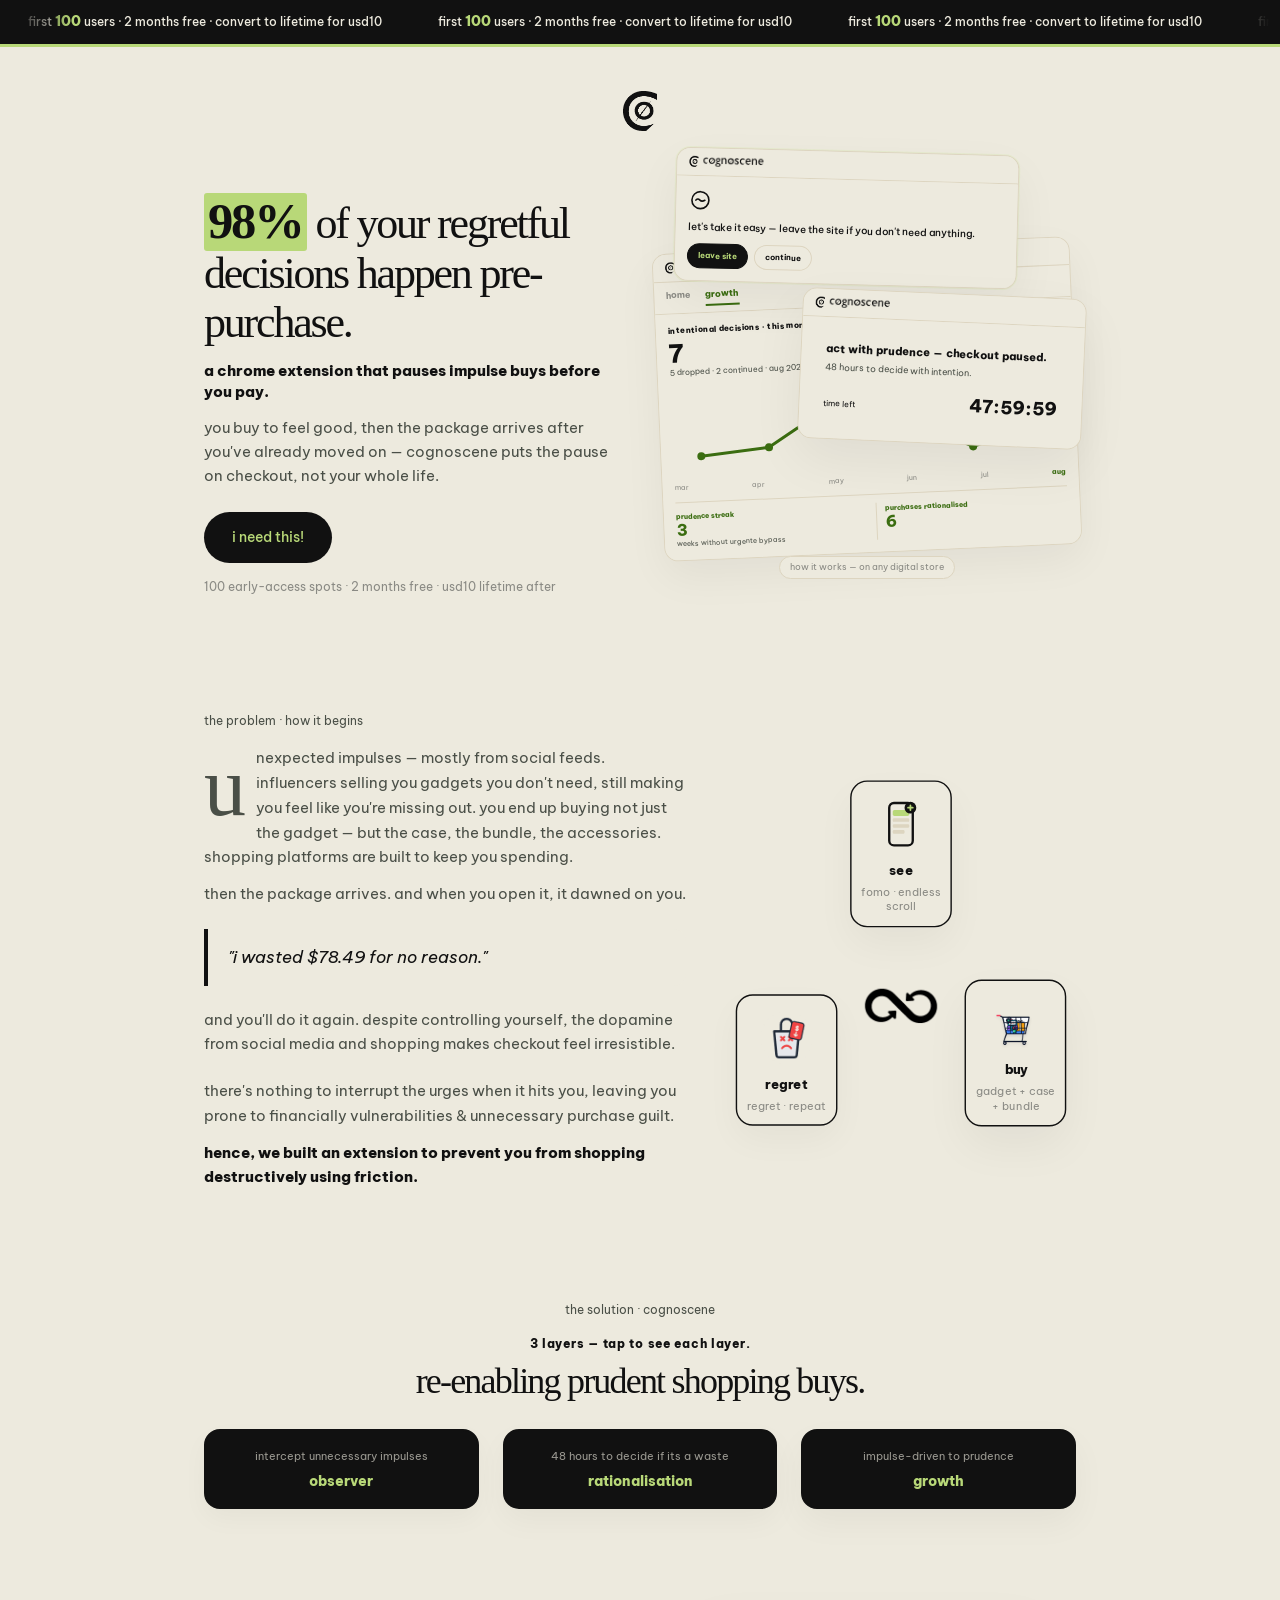
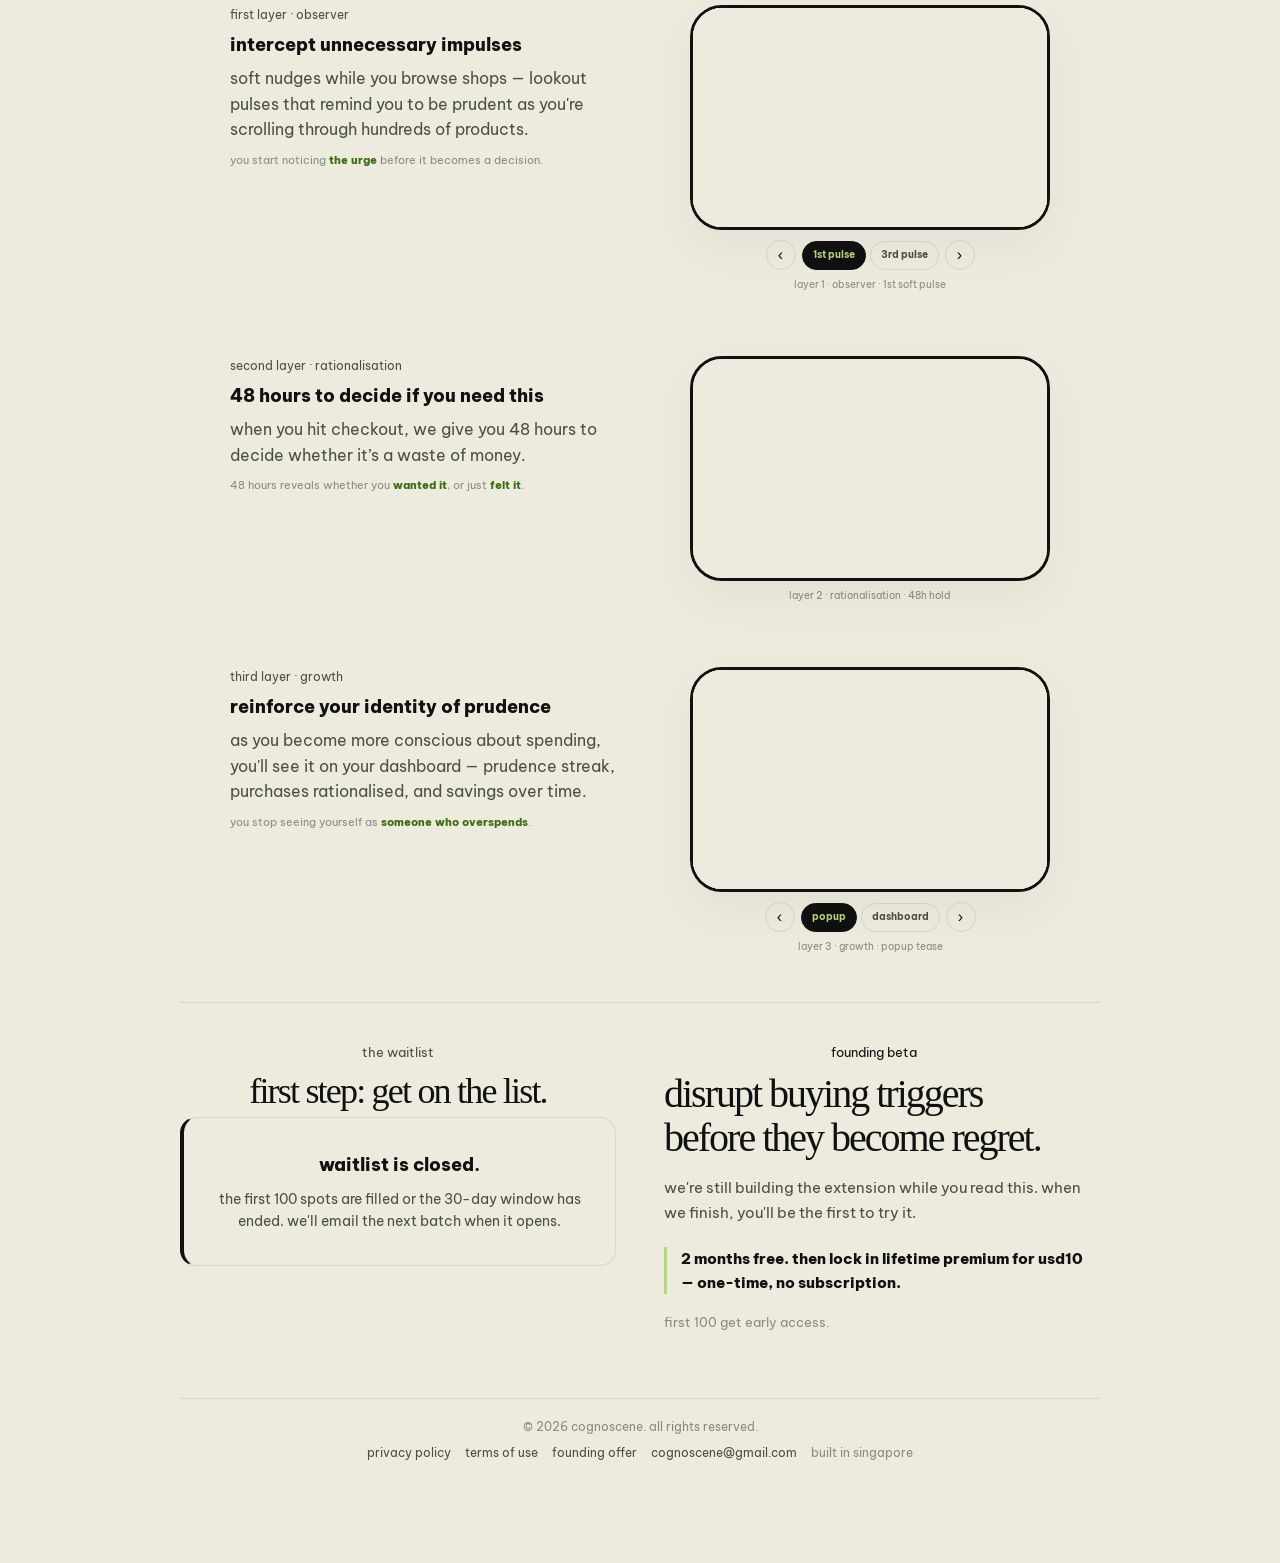
==== index.html @ 10a9cda9 "offer: align public price and founding cap" ====
<!DOCTYPE html>
<html lang="en">
<head>
  <meta charset="UTF-8" />
  <meta name="viewport" content="width=device-width, initial-scale=1" />
  <title>cognoscene · waitlist</title>
  <meta name="description" content="98% of regretful buying happens before you pay. cognoscene — a chrome extension that pauses impulse checkout. join the founding beta waitlist." />
  <link rel="icon" href="assets/cognoscene-mark.png" type="image/png" />
  <link rel="canonical" href="https://gencogno.github.io/cognoscene-waitlist/" />
  <meta property="og:type" content="website" />
  <meta property="og:url" content="https://gencogno.github.io/cognoscene-waitlist/" />
  <meta property="og:title" content="cognoscene · waitlist" />
  <meta property="og:description" content="pause impulse checkout before you pay. first 100 users get early access." />
  <meta property="og:image" content="https://gencogno.github.io/cognoscene-waitlist/assets/og-share.png" />
  <meta name="twitter:card" content="summary_large_image" />
  <meta name="theme-color" content="#111111" />
  <link rel="stylesheet" href="css/layers.css?v=d60691d">
  <script src="js/waitlist-form.js?v=27da922"></script>
  <link rel="preconnect" href="https://fonts.googleapis.com" />
  <link rel="preconnect" href="https://fonts.gstatic.com" crossorigin />
  <link href="https://fonts.googleapis.com/css2?family=Be+Vietnam+Pro:wght@400;500;800&display=swap" rel="stylesheet" />
  <!-- Google tag (gtag.js) -->
  <script async src="https://www.googletagmanager.com/gtag/js?id=G-RJN8BXMBN3"></script>
  <script>
    window.dataLayer = window.dataLayer || [];
    function gtag(){dataLayer.push(arguments);}
    gtag('js', new Date());
    gtag('config', 'G-RJN8BXMBN3');
  </script>
  <style>

    :root {
      --cream: #edeade;
      --cream-2: #ebe4d4;
      --black: #111111;
      --mid: #4a4f47;
      --muted: #8a8a84;
      --line: #ddd5c0;
      --lime: #b8d878;
      --lime-muted: #a8c870;
      --green: #3b6d11;
      --danger: #c45c4a;
      --white: #ffffff;
      --serif: 'Times New Roman', Times, serif;
      --sans: 'Be Vietnam Pro', system-ui, sans-serif;
      --max: 920px;
      --form-max: 520px;
    }

    *, *::before, *::after { box-sizing: border-box; margin: 0; padding: 0; }

    .visually-hidden {
      position: absolute;
      width: 1px;
      height: 1px;
      padding: 0;
      margin: -1px;
      overflow: hidden;
      clip: rect(0, 0, 0, 0);
      white-space: nowrap;
      border: 0;
    }

    html { scroll-behavior: smooth; scroll-padding-top: 64px; }

    body {
      font-family: var(--sans);
      font-size: 15px;
      line-height: 1.65;
      color: var(--black);
      background: var(--cream);
      text-transform: lowercase;
      -webkit-font-smoothing: antialiased;
    }

    .wrap {
      max-width: var(--max);
      margin: 0 auto;
      padding: 0 24px;
    }

    /* top bar — marquee + centered logo */
    .top-bar {
      position: sticky;
      top: 0;
      z-index: 100;
      background: var(--black);
      color: var(--cream);
      padding: 11px 0;
      border-bottom: 3px solid var(--lime);
      overflow: hidden;
    }
    .top-bar-marquee {
      display: flex;
      align-items: center;
      min-height: 22px;
    }
    .top-bar-marquee-track {
      display: flex;
      width: max-content;
      animation: top-bar-marquee 32s linear infinite;
    }
    .top-bar-marquee-set {
      display: flex;
      align-items: center;
      flex-shrink: 0;
    }
    .top-bar-marquee-item {
      display: inline;
      padding: 0 28px;
      font-size: 12px;
      font-weight: 500;
      color: var(--cream);
      white-space: nowrap;
      line-height: 1.4;
    }
    .top-bar-marquee-item strong {
      color: var(--lime);
      font-weight: 800;
      font-size: 14px;
      margin: 0;
    }
    @keyframes top-bar-marquee {
      from { transform: translateX(0); }
      to { transform: translateX(-50%); }
    }
    .top-bar::before,
    .top-bar::after {
      content: '';
      position: absolute;
      top: 0;
      bottom: 0;
      width: min(72px, 12vw);
      z-index: 1;
      pointer-events: none;
    }
    .top-bar::before {
      left: 0;
      background: linear-gradient(to right, var(--black) 15%, transparent);
    }
    .top-bar::after {
      right: 0;
      background: linear-gradient(to left, var(--black) 15%, transparent);
    }
    @media (prefers-reduced-motion: reduce) {
      .top-bar-marquee-track {
        animation: none;
        flex-wrap: wrap;
        width: 100%;
        justify-content: center;
      }
      .top-bar-marquee-set:last-child { display: none; }
    }

    /* hero — brand sits below top bar; copy + visual grid */
    .hero {
      padding-bottom: 48px;
    }
    .hero-brand {
      padding-top: 1cm;
      margin-bottom: 0;
      display: flex;
      justify-content: center;
      align-items: center;
      width: 100%;
      text-align: center;
    }
    .hero-brand-link {
      position: relative;
      display: inline-flex;
      align-items: center;
      justify-content: center;
      margin-inline: auto;
      width: fit-content;
      padding: 6px;
      border: 0;
      background: transparent;
      color: var(--black);
      cursor: pointer;
    }
    .hero-brand-link::after {
      content: '';
      position: absolute;
      inset: 0;
      border: 1.5px solid var(--lime);
      border-radius: 999px;
      opacity: 0;
      pointer-events: none;
    }
    .hero-brand-link.is-pulsing::after {
      animation: hero-mark-pulse 0.72s ease-out;
    }
    @media (hover: hover) {
      .hero-brand-link:hover::after {
        animation: hero-mark-pulse 0.72s ease-out;
      }
    }
    .hero-brand-link:focus-visible {
      outline: 2px solid var(--lime);
      outline-offset: 3px;
      border-radius: 999px;
    }
    .hero-brand-mark {
      display: block;
      flex-shrink: 0;
      height: 40px;
      width: auto;
      object-fit: contain;
    }
    @keyframes hero-mark-pulse {
      0% { transform: scale(0.65); opacity: 0; }
      35% { opacity: 0.95; }
      100% { transform: scale(1.65); opacity: 0; }
    }
    .hero-main {
      padding-top: 1cm;
      display: grid;
      grid-template-columns: 1fr 1fr;
      gap: 36px;
      align-items: center;
    }

    .hero-copy h1 {
      font-family: var(--serif);
      font-size: clamp(1.85rem, 4.5vw, 2.75rem);
      font-weight: 400;
      line-height: 1.12;
      letter-spacing: -0.05em;
      margin-bottom: 12px;
    }

    .stat-highlight {
      font-weight: 900;
      font-size: 1.15em;
      color: var(--black);
      padding: 0 4px 2px;
      border-radius: 3px;
      display: inline;
      background-size: 200% 100%;
      background-image: linear-gradient(90deg, var(--lime) 50%, transparent 50%);
      background-position: 100% 0;
      transition: background-position 1s ease;
    }
    .highlight-swipe {
      background-size: 200% 100%;
      background-image: linear-gradient(90deg, var(--lime) 50%, transparent 50%);
      background-position: 100% 0;
      transition: background-position 1s ease;
    }
    .stat-highlight.is-glow,
    .highlight.is-glow,
    .highlight-swipe.is-glow {
      transition: background-position 1s ease, box-shadow 1s ease, filter 1s ease;
      box-shadow: 0 0 0 rgba(200, 232, 138, 0);
    }
    .swipe-in .stat-highlight.is-glow,
    .stat-highlight.is-glow.swipe-in,
    .swipe-in .highlight.is-glow,
    .highlight.is-glow.swipe-in,
    .highlight-swipe.is-glow.swipe-in {
      box-shadow: 0 0 20px 4px rgba(200, 232, 138, 0.22);
      filter: brightness(1.05);
    }
    .swipe-in .stat-highlight,
    .swipe-in .highlight,
    .swipe-in.highlight-swipe,
    .swipe-in .highlight-swipe {
      background-position: 0% 0;
    }
    .hero-sub {
      font-size: 15px;
      font-weight: 800;
      color: var(--black);
      line-height: 1.4;
      margin-bottom: 14px;
      max-width: 420px;
    }

    .hero-lead {
      font-size: 15px;
      color: var(--mid);
      margin-bottom: 24px;
      max-width: 420px;
      line-height: 1.6;
    }

    .btn-primary {
      display: inline-block;
      background: var(--black);
      color: var(--lime);
      border: none;
      border-radius: 999px;
      padding: 14px 28px;
      font: inherit;
      font-size: 14px;
      font-weight: 500;
      text-decoration: none;
      cursor: pointer;
      transition: transform 0.15s ease, box-shadow 0.15s ease;
    }
    .btn-primary:hover {
      transform: translateY(-1px);
      box-shadow: 0 8px 24px rgba(0, 0, 0, 0.07);
    }

    .hero-meta {
      margin-top: 14px;
      font-size: 12px;
      color: var(--muted);
    }

    .mobile-only { display: none; }

    .hero-cta-row {
      display: flex;
      align-items: center;
      gap: 10px;
    }

    .hero-roadmap-sheet {
      position: fixed;
      inset: 0;
      z-index: 9000;
      display: flex;
      align-items: flex-end;
      justify-content: center;
      background: rgba(17, 17, 17, 0.55);
      opacity: 0;
      visibility: hidden;
      pointer-events: none;
      transition: opacity 0.22s ease, visibility 0.22s ease;
    }
    .hero-roadmap-sheet.is-open {
      opacity: 1;
      visibility: visible;
      pointer-events: auto;
    }
    .hero-sheet-dialog {
      width: calc(100% - 32px);
      max-width: 440px;
      margin-bottom: 24px;
      padding: 20px 18px 18px;
      background: var(--cream);
      border: 1px solid #e8e2d6;
      border-radius: 20px;
      text-align: center;
      transform: translateY(110%);
      transition: transform 0.28s cubic-bezier(0.4, 0, 0.2, 1);
    }
    .hero-roadmap-sheet.is-open .hero-sheet-dialog { transform: translateY(0); }
    .hero-sheet-dialog h3 {
      font-size: 15px;
      font-weight: 800;
      margin-bottom: 8px;
    }
    .hero-sheet-dialog p {
      font-size: 13px;
      color: #666;
      line-height: 1.55;
      margin-bottom: 14px;
    }
    .hero-sheet-dismiss {
      width: 100%;
      border: none;
      border-radius: 999px;
      padding: 13px 16px;
      background: #111;
      color: #B8D878;
      font: inherit;
      font-size: 14px;
      font-weight: 500;
      cursor: pointer;
    }

    .hero-info-btn {
      width: 44px;
      height: 44px;
      border: 1px solid #d8d2c6;
      border-radius: 999px;
      background: var(--cream);
      color: #888;
      font-size: 18px;
      font-weight: 800;
      cursor: pointer;
      flex-shrink: 0;
      line-height: 1;
      font-family: inherit;
    }
    .hero-info-btn[aria-expanded="true"] {
      background: #B8D878;
      border-color: #111;
      color: #111;
    }

    /* showcase video frames — padded, thick rounded border */
    .showcase-video-frame {
      position: relative;
      max-width: 360px;
      margin: 0 auto;
      border: 3px solid var(--black);
      border-radius: 32px;
      box-shadow: 0 18px 48px rgba(0, 0, 0, 0.045);
      transition: transform 0.2s ease, box-shadow 0.2s ease;
      overflow: hidden;
    }
    .showcase-video-frame:focus-within,
    .showcase-video-frame:hover {
      transform: translateY(-2px);
      box-shadow: 0 20px 54px rgba(0, 0, 0, 0.06);
    }
    .showcase-video-hit {
      display: block;
      width: 100%;
      margin: 0;
      padding: 0;
      border: none;
      background: var(--cream);
      cursor: pointer;
      font: inherit;
      color: inherit;
      text-align: inherit;
      text-transform: inherit;
      position: relative;
      border-radius: 20px;
      overflow: hidden;
      line-height: 0;
    }
    .showcase-video-hit:focus-visible {
      outline: 2px solid var(--lime);
      outline-offset: 3px;
    }
    .showcase-video-hint {
      position: absolute;
      inset: 0;
      z-index: 2;
      display: flex;
      align-items: center;
      justify-content: center;
      border-radius: 22px;
      background: rgba(17, 17, 17, 0.52);
      color: var(--lime);
      font-size: 12px;
      font-weight: 800;
      letter-spacing: 0.02em;
      opacity: 0;
      transition: opacity 0.2s ease;
      pointer-events: none;
    }
    .showcase-video-hint::after {
      content: "click to enlarge";
    }
    .showcase-video-frame:hover .showcase-video-hint,
    .showcase-video-frame:focus-within .showcase-video-hint,
    .showcase-video-hit:hover .showcase-video-hint,
    .showcase-video-hit:focus-visible .showcase-video-hint {
      opacity: 1;
    }
    @media (hover: none) {
      .showcase-video-hint {
        opacity: 0.88;
        font-size: 11px;
        background: rgba(17, 17, 17, 0.4);
      }
      .showcase-video-hint::after {
        content: "tap to enlarge";
      }
    }
    .showcase-video-frame--hero {
      max-width: 440px;
      padding: 18px;
      border-radius: 36px;
    }
    .solution-details .showcase-video-frame {
      width: 100%;
      aspect-ratio: 16 / 10;
    }
    .solution-details .showcase-video-hit {
      height: 100%;
    }
    .solution-details .showcase-video-stage {
      position: absolute;
      inset: 0;
      height: 100%;
    }
    .solution-details .showcase-video-hit .showcase-video,
    .solution-details .showcase-video-stage .showcase-video {
      width: 100%;
      height: 100%;
      object-fit: cover;
      object-position: center;
    }
    .showcase-video-hit .showcase-video,
    .showcase-video-stage .showcase-video {
      display: block;
      width: 100%;
      height: auto;
      background: var(--cream);
      vertical-align: middle;
    }
    .showcase-video-stage {
      display: grid;
      grid-template-columns: 1fr;
      background: var(--cream);
    }
    .showcase-video-stage .showcase-video {
      grid-row: 1;
      grid-column: 1;
      width: 100%;
      height: auto;
      vertical-align: middle;
      opacity: 0;
      transform: translateX(14px) scale(0.988);
      transition:
        opacity 0.45s cubic-bezier(0.4, 0, 0.2, 1),
        transform 0.45s cubic-bezier(0.4, 0, 0.2, 1);
      pointer-events: none;
      will-change: opacity, transform;
    }
    .showcase-video-stage .showcase-video.is-active {
      opacity: 1;
      transform: translateX(0) scale(1);
      pointer-events: auto;
      z-index: 1;
    }
    .showcase-video-stage .showcase-video.is-exiting {
      opacity: 0;
      transform: translateX(-14px) scale(0.988);
      z-index: 0;
    }
    .showcase-video-stage .showcase-video.slide-from-left {
      transform: translateX(-14px) scale(0.988);
    }
    .showcase-video-stage .showcase-video.slide-from-right {
      transform: translateX(14px) scale(0.988);
    }
    @media (prefers-reduced-motion: reduce) {
      .showcase-video-stage .showcase-video {
        transition: opacity 0.15s ease;
        transform: none;
      }
      .showcase-video-stage .showcase-video.is-exiting,
      .showcase-video-stage .showcase-video.slide-from-left,
      .showcase-video-stage .showcase-video.slide-from-right {
        transform: none;
      }
      #videoLightboxPlayer {
        transition: opacity 0.15s ease !important;
      }
    }
    .showcase-video-tag {
      display: block;
      margin-top: 12px;
      font-size: 10px;
      color: var(--muted);
      text-align: center;
      line-height: 1.4;
    }

    .showcase-video-slider {
      width: 360px;
      max-width: 100%;
      margin: 0 auto;
    }
    .showcase-video-slider .showcase-video-frame {
      margin: 0;
    }
    .showcase-video-slider:hover .showcase-video-frame,
    .showcase-video-slider:focus-within .showcase-video-frame {
      transform: translateY(-2px);
      box-shadow: 0 20px 54px rgba(0, 0, 0, 0.06);
    }
    .showcase-video-slider-nav {
      display: flex;
      align-items: center;
      justify-content: center;
      gap: 6px;
      margin-top: 10px;
      flex-wrap: wrap;
    }
    .slider-arrow {
      width: 30px;
      height: 30px;
      border-radius: 999px;
      border: 1px solid var(--line);
      background: var(--cream);
      color: var(--black);
      font-size: 16px;
      line-height: 1;
      cursor: pointer;
      flex-shrink: 0;
      padding: 0;
    }
    .slider-arrow:hover {
      border-color: var(--black);
      background: var(--cream);
    }
    .slider-arrow:focus-visible {
      outline: 2px solid var(--lime);
      outline-offset: 2px;
    }
    .slider-pills {
      display: flex;
      gap: 4px;
      flex-wrap: wrap;
      justify-content: center;
    }
    .slider-pill {
      border: 1px solid var(--line);
      background: var(--cream);
      color: var(--mid);
      border-radius: 999px;
      padding: 5px 10px;
      font: inherit;
      font-size: 10px;
      font-weight: 700;
      cursor: pointer;
      text-transform: lowercase;
    }
    .slider-pill.is-active {
      background: var(--black);
      color: var(--lime);
      border-color: var(--black);
    }
    .slider-pill:focus-visible {
      outline: 2px solid var(--lime);
      outline-offset: 2px;
    }
    .showcase-video-slider .slider-caption {
      margin-top: 8px;
    }

    /* video lightbox */
    .video-lightbox {
      position: fixed;
      inset: 0;
      z-index: 500;
      display: flex;
      align-items: center;
      justify-content: center;
      padding: 24px 16px;
      opacity: 0;
      visibility: hidden;
      transition: opacity 0.22s ease, visibility 0.22s ease;
    }
    .video-lightbox.is-open {
      opacity: 1;
      visibility: visible;
    }
    .video-lightbox-backdrop {
      position: absolute;
      inset: 0;
      background: rgba(17, 17, 17, 0.72);
      border: none;
      cursor: pointer;
    }
    .video-lightbox-dialog {
      position: relative;
      z-index: 1;
      width: min(920px, calc((100vh - 152px) * 1.6), 100%);
      overflow: visible;
    }
    .video-lightbox-close {
      position: absolute;
      top: 28px;
      right: 28px;
      z-index: 3;
      width: 36px;
      height: 36px;
      border: none;
      border-radius: 999px;
      background: var(--black);
      color: var(--lime);
      font-size: 20px;
      line-height: 1;
      cursor: pointer;
    }
    .video-lightbox-close:hover {
      background: #2a2a28;
    }
    .video-lightbox-title {
      margin: 0 0 12px;
      font-size: 13px;
      font-weight: 800;
      color: var(--cream);
      text-align: center;
    }
    .video-lightbox-frame {
      position: relative;
      aspect-ratio: 16 / 10;
      padding: 0;
      background: var(--cream);
      border: 3px solid var(--black);
      border-radius: 32px;
      box-shadow: 0 18px 48px rgba(0, 0, 0, 0.045);
      overflow: hidden;
    }
    .video-lightbox-frame video {
      display: block;
      width: 100%;
      height: 100%;
      background: var(--cream);
      object-fit: cover;
      object-position: center;
      transition: opacity 0.45s cubic-bezier(0.4, 0, 0.2, 1);
    }
    #videoLightboxPlayer.is-fading {
      opacity: 0;
    }
    .video-lightbox-nav {
      display: flex;
      align-items: center;
      justify-content: center;
      gap: 8px;
      margin-top: 14px;
      flex-wrap: wrap;
    }
    .video-lightbox-nav[hidden] {
      display: none !important;
    }
    .video-lightbox-nav .slider-arrow {
      background: rgba(245, 240, 232, 0.12);
      border-color: rgba(245, 240, 232, 0.28);
      color: var(--cream);
    }
    .video-lightbox-nav .slider-arrow:hover {
      background: rgba(245, 240, 232, 0.2);
      border-color: var(--cream);
    }
    .video-lightbox-nav .slider-pill {
      background: rgba(245, 240, 232, 0.08);
      border-color: rgba(245, 240, 232, 0.22);
      color: var(--cream);
    }
    .video-lightbox-nav .slider-pill.is-active {
      background: var(--lime);
      color: var(--black);
      border-color: var(--lime);
    }
    body.video-lightbox-open {
      overflow: hidden;
    }

    /* hero visual — overlapping UI mockups */
    .hero-visual {
      position: relative;
      min-height: 440px;
      background: transparent;
      border: none;
      box-shadow: none;
    }
    .hero-screenshot-stack {
      position: relative;
      top: -24px;
      width: 100%;
      max-width: 480px;
      margin: 0 auto;
      min-height: 420px;
      overflow: visible;
    }
    .hero-shot {
      position: absolute;
      border-radius: 14px;
      overflow: hidden;
      border: 1px solid var(--line);
      box-shadow: none;
      background: var(--cream);
      transform-origin: center center;
      cursor: pointer;
      transition: left 0.35s ease, top 0.35s ease, transform 0.35s ease;
    }
    .hero-shot.is-active {
      left: 50%;
      top: 50%;
      right: auto;
      bottom: auto;
      transform: translate(-50%, -50%);
      z-index: 10;
      box-shadow: none !important;
    }
    /* scale hierarchy: growth dashboard (largest) → soft (medium) → hold (smallest) */
    .hero-shot--growth {
      left: 0;
      top: 22.6%;
      bottom: auto;
      width: 100%;
      z-index: 1;
      transform: rotate(-2.5deg);
      box-shadow: 0 16px 42px rgba(0, 0, 0, 0.05);
    }
    .hero-shot--soft {
      left: 4%;
      top: 0;
      width: 82%;
      z-index: 2;
      transform: rotate(1.5deg);
      box-shadow: 0 18px 46px rgba(0, 0, 0, 0.05), 0 0 0 1px rgba(200, 232, 138, 0.18);
    }
    .hero-shot--hold {
      left: 34%;
      top: 34%;
      width: 68%;
      z-index: 3;
      transform: rotate(2.5deg);
      box-shadow: 0 20px 52px rgba(0, 0, 0, 0.06);
    }
    .hero-mock-head {
      background: var(--cream);
      padding: 8px 12px;
      display: flex;
      justify-content: space-between;
      align-items: center;
      font-size: 9px;
      border-bottom: 1px solid var(--line);
      gap: 8px;
    }
    .hero-mock-head span:first-child {
      font-weight: 800;
      color: var(--black);
    }
    .hero-mock-wordmark {
      height: 9px;
      width: auto;
      max-width: 76px;
      display: block;
      object-fit: contain;
      object-position: left center;
    }
    .hero-mock-brand {
      display: inline-flex;
      align-items: center;
      gap: 5px;
      min-width: 0;
    }
    .hero-mock-mark {
      height: 11px;
      width: auto;
      object-fit: contain;
      flex-shrink: 0;
      display: block;
    }
    .hero-mock-head--brand {
      justify-content: flex-start;
    }
    .hero-dashboard-tabs {
      display: flex;
      gap: 14px;
      padding: 6px 12px;
      border-bottom: 1px solid var(--line);
      font-size: 9px;
      font-weight: 700;
    }
    .hero-dashboard-tabs span { color: var(--muted); }
    .hero-dashboard-tabs span.is-active {
      color: var(--green);
      font-weight: 800;
      border-bottom: 2px solid var(--green);
      padding-bottom: 2px;
    }
    .hero-mock-body {
      padding: 12px;
      background: var(--cream);
    }
    .hero-mock-body--dashboard { padding: 10px 12px 12px; }
    .hero-dashboard-heading {
      display: flex;
      align-items: flex-start;
      justify-content: space-between;
      gap: 8px;
    }
    .hero-dashboard-heading .lbl {
      font-size: 8px;
      font-weight: 800;
      letter-spacing: 0.05em;
      color: var(--black);
    }
    .hero-dashboard-link {
      color: var(--green);
      font-size: 7px;
      font-weight: 700;
      white-space: nowrap;
    }
    .hero-dashboard-stat { margin: 4px 0 6px; }
    .hero-dashboard-stat .num {
      font-size: 25px;
      font-weight: 800;
      color: var(--black);
      line-height: 1;
    }
    .hero-dashboard-stat .sub {
      font-size: 8px;
      color: var(--mid);
    }
    .hero-growth-chart {
      display: block;
      width: 100%;
      height: 92px;
      margin: 2px 0 5px;
    }
    .hero-growth-chart .line {
      fill: none;
      stroke: var(--green);
      stroke-width: 3;
      stroke-linecap: round;
      stroke-linejoin: round;
    }
    .hero-growth-chart circle { fill: var(--green); }
    .hero-growth-chart .last {
      fill: var(--lime);
      stroke: var(--green);
      stroke-width: 2;
    }
    .hero-growth-months {
      display: flex;
      justify-content: space-between;
      color: var(--muted);
      font-size: 7px;
    }
    .hero-growth-months span:last-child { color: var(--green); font-weight: 800; }
    .hero-dashboard-footer {
      display: grid;
      grid-template-columns: 1fr 1fr;
      gap: 8px;
      margin-top: 8px;
      padding-top: 8px;
      border-top: 1px solid var(--line);
    }
    .hero-dashboard-footer > div + div {
      padding-left: 8px;
      border-left: 1px solid var(--line);
    }
    .hero-dashboard-footer .lbl {
      font-size: 7px;
      color: var(--green);
      font-weight: 800;
    }
    .hero-dashboard-footer .metric {
      font-size: 16px;
      color: var(--green);
      font-weight: 800;
      line-height: 1.1;
    }
    .hero-dashboard-footer .sub {
      font-size: 7px;
      color: var(--mid);
      line-height: 1.2;
    }
    .hero-mock-body--checkout h3 {
      font-size: 13px;
      font-weight: 800;
      margin-bottom: 4px;
    }
    .hero-mock-body--checkout p {
      font-size: 10px;
      color: var(--mid);
      margin-bottom: 10px;
    }
    .hero-mock-body--soft {
      display: flex;
      flex-direction: column;
      gap: 8px;
    }
    .hero-mock-logo {
      width: 24px;
      height: 24px;
      object-fit: contain;
      flex-shrink: 0;
    }
    .hero-shot .mock-browser-bar { padding: 8px 12px; }
    .hero-shot .mock-page { min-height: 120px; padding: 16px; }
    .hero-shot--hold .mock-hold,
    .hero-shot--soft .mock-soft {
      position: relative;
      top: auto;
      right: auto;
      width: 100%;
      max-width: none;
      margin: 0;
      box-shadow: none;
      border: none;
      border-radius: 0;
      background: transparent;
    }
    .mock-soft-mark {
      width: 22px;
      height: 22px;
      border-radius: 50%;
      border: 2px solid var(--black);
      display: flex;
      align-items: center;
      justify-content: center;
      font-weight: 800;
      font-size: 10px;
      flex-shrink: 0;
    }
    .mock-soft-copy {
      font-size: 10px;
      font-weight: 500;
      line-height: 1.45;
      color: var(--black);
    }
    .mock-soft-actions {
      display: flex;
      flex-direction: row;
      flex-wrap: wrap;
      gap: 6px;
    }
    .mock-soft-btn {
      border-radius: 999px;
      padding: 5px 10px;
      font-size: 8px;
      font-weight: 700;
      text-align: center;
      border: 1px solid var(--line);
      background: var(--cream);
      color: var(--black);
      flex: 0 1 auto;
    }
    .mock-soft-btn--primary {
      background: var(--black);
      color: var(--lime);
      border-color: var(--black);
    }
    .hero-shot-tag {
      position: absolute;
      bottom: -8px;
      left: 50%;
      transform: translateX(-50%);
      z-index: 4;
      font-size: 9px;
      color: var(--muted);
      background: var(--cream);
      border: 1px solid var(--line);
      padding: 3px 10px;
      border-radius: 999px;
      white-space: nowrap;
    }
    .mock-browser-bar {
      background: var(--cream);
      padding: 10px 14px;
      display: flex;
      align-items: center;
      gap: 10px;
      border-bottom: 1px solid var(--line);
      font-size: 11px;
      color: var(--mid);
    }
    .mock-dots {
      display: flex;
      gap: 5px;
    }
    .mock-dots span {
      width: 8px;
      height: 8px;
      border-radius: 50%;
      background: var(--muted);
    }
    .mock-url {
      flex: 1;
      background: var(--cream);
      border: 1px solid var(--line);
      border-radius: 999px;
      padding: 5px 12px;
      font-size: 10px;
      color: var(--muted);
      white-space: nowrap;
      overflow: hidden;
      text-overflow: ellipsis;
    }
    .mock-page {
      position: relative;
      min-height: 280px;
      background: linear-gradient(180deg, var(--cream) 0%, var(--cream-2) 100%);
      padding: 28px 24px;
    }
    .mock-page-dim {
      position: absolute;
      inset: 0;
      background: rgba(45, 45, 42, 0.34);
    }
    .mock-checkout-faint {
      position: relative;
      z-index: 1;
      opacity: 0.45;
    }
    .mock-checkout-faint h3 {
      font-size: 18px;
      font-weight: 800;
      margin-bottom: 6px;
    }
    .mock-checkout-faint p {
      font-size: 12px;
      color: var(--mid);
      margin-bottom: 16px;
    }
    .mock-pay-btn {
      background: var(--black);
      color: var(--lime);
      border: none;
      border-radius: 10px;
      padding: 10px 20px;
      font: inherit;
      font-size: 12px;
      font-weight: 700;
    }
    .mock-hold {
      position: absolute;
      top: 20px;
      right: 16px;
      width: min(240px, 88%);
      z-index: 2;
      background: var(--cream);
      border: 1px solid var(--line);
      border-radius: 12px;
      overflow: hidden;
      box-shadow: 0 18px 46px rgba(0, 0, 0, 0.08);
    }
    .mock-hold-head {
      background: var(--cream);
      padding: 8px 12px;
      display: flex;
      justify-content: space-between;
      align-items: center;
      font-size: 10px;
      border-bottom: 1px solid var(--line);
    }
    .mock-badge {
      font-size: 8px;
      border: 1px solid var(--line);
      padding: 2px 6px;
      border-radius: 999px;
    }
    .mock-hold-body { padding: 12px; }
    .mock-hold-body .title {
      font-size: 11px;
      font-weight: 800;
      margin-bottom: 4px;
      line-height: 1.35;
    }
    .mock-hold-body .sub {
      font-size: 9px;
      color: var(--mid);
      margin-bottom: 10px;
    }
    .mock-timer-row {
      display: flex;
      justify-content: space-between;
      align-items: baseline;
    }
    .mock-timer-label { font-size: 8px; color: var(--black); }
    .mock-timer {
      font-size: 18px;
      font-weight: 800;
      color: var(--black);
      font-variant-numeric: tabular-nums;
      letter-spacing: 0.02em;
    }
    @media (prefers-reduced-motion: reduce) {
      .mock-timer { transition: none; }
    }
    .mock-sample-tag {
      position: absolute;
      bottom: 8px;
      left: 12px;
      z-index: 3;
      font-size: 9px;
      color: rgba(255, 255, 255, 0.7);
      background: rgba(0, 0, 0, 0.5);
      padding: 3px 8px;
      border-radius: 4px;
    }

    .mock-hold--inline {
      position: relative;
      top: auto;
      right: auto;
      width: 100%;
      max-width: 280px;
      margin: 0 auto;
      box-shadow: 0 18px 48px rgba(0, 0, 0, 0.06);
    }

    /* problem */
    .problem-band {
      padding: 20px 0 44px;
    }
    .problem-band-header {
      text-align: center;
      max-width: 620px;
      margin: 0 auto 28px;
    }

    .problem-band .section-eyebrow {
      text-align: left;
      margin-bottom: 16px;
    }
    .problem-dropcap-letter {
      float: left;
      margin: 0.04em 0.12em 0 0;
      font-family: var(--serif);
      font-size: 5.6em;
      font-weight: 400;
      line-height: 0.88;
      text-transform: lowercase;
    }
    .problem-band-header h2 {
      font-family: var(--serif);
      font-size: clamp(1.35rem, 3.2vw, 1.75rem);
      font-weight: 400;
      letter-spacing: -0.04em;
      line-height: 1.15;
      margin-bottom: 16px;
    }
    .problem-band-header .lead-in {
      font-size: 15px;
      line-height: 1.65;
      color: var(--mid);
      margin: 0;
    }
    .problem-band-body {
      display: grid;
      grid-template-columns: minmax(0, 1fr) 350px;
      gap: 36px 40px;
      align-items: start;
      max-width: var(--max);
      margin: 0 auto;
    }
    .problem-copy {
      text-align: left;
    }
    .problem-beat {
      margin-bottom: 22px;
    }
    .problem-beat-label {
      font-size: 12px;
      font-weight: 800;
      color: var(--black);
      letter-spacing: 0.04em;
      margin-bottom: 8px;
    }
    .problem-beat p {
      font-size: 15px;
      line-height: 1.65;
      color: var(--mid);
      margin-bottom: 12px;
    }
    .problem-beat p:last-child {
      margin-bottom: 0;
    }
    .problem-band strong { font-weight: 800; color: var(--black); }
    .problem-band .quote-line {
      font-size: 17px;
      font-style: italic;
      color: var(--black);
      margin: 8px 0 22px;
      padding: 16px 20px;
      background: var(--cream);
      border-left: 4px solid var(--black);
      border-radius: 0 12px 12px 0;
      line-height: 1.45;
    }
    .problem-band .pivot-line {
      font-size: 17px;
      font-weight: 800;
      color: var(--black);
      margin-top: 18px;
    }
    .problem-loop-visual {
      position: static;
      display: flex;
      justify-content: center;
      align-items: flex-start;
      align-self: center;
      margin: 0;
    }
    .lc-circle-stage {
      --loop-scale: 1.4125;
      position: relative;
      box-sizing: border-box;
      width: calc(248px * var(--loop-scale));
      padding-top: calc(45px * var(--loop-scale));
      margin: 0 auto;
      flex-shrink: 0;
    }
    .lc-circle-inner {
      position: relative;
      width: 248px;
      height: 268px;
      transform: scale(var(--loop-scale));
      transform-origin: top center;
      margin: 0 auto;
      overflow: visible;
    }
    .lc-circle-svg {
      position: absolute;
      inset: 0;
      width: 100%;
      height: 100%;
      overflow: visible;
      pointer-events: none;
      z-index: 2;
    }
    .lc-circle-card {
      position: absolute;
      width: 72px;
      transform: translate(-50%, -100%);
      z-index: 3;
    }
    .problem-loop-visual .loop-icon-card {
      border: none;
      border-radius: 12px;
      background: var(--cream);
      border: 1px solid var(--black);
      padding: 10px 6px 8px;
      text-align: center;
      width: 100%;
      box-shadow: none;
    }
    .lc-circle-card--see .loop-icon-card {
      box-shadow: 0 12px 28px rgba(17, 17, 17, 0.045);
    }
    .lc-circle-card--buy .loop-icon-card {
      box-shadow: 0 14px 32px rgba(17, 17, 17, 0.05);
    }
    .lc-circle-card--regret .loop-icon-card {
      box-shadow: 0 10px 24px rgba(17, 17, 17, 0.04);
    }
    .problem-loop-visual .loop-icon-card svg.loop-card-icon,
    .problem-loop-visual .loop-icon-card img {
      width: 40px;
      height: 40px;
      margin: 0 auto 6px;
      display: block;
      object-fit: contain;
      flex-shrink: 0;
    }
    .problem-loop-visual .loop-icon-card-name {
      display: block;
      font-size: 9px;
      font-weight: 800;
      color: var(--black);
      margin-bottom: 2px;
    }
    .problem-loop-visual .loop-icon-card-sub {
      display: block;
      font-size: 8px;
      color: var(--muted);
      line-height: 1.3;
    }
    .lc-circle-card--see { left: 124px; top: 48px; }
    .lc-circle-card--buy { left: 205.3px; top: 189px; }
    .lc-circle-card--regret { left: 42.7px; top: 189px; }
    .lc-hub-img-wrap {
      position: absolute;
      left: 124px;
      top: 104.2px;
      transform: translate(-50%, -50%);
      z-index: 4;
      pointer-events: none;
    }
    .lc-hub-img {
      width: 54px;
      height: 54px;
      object-fit: contain;
      display: block;
      filter: brightness(0) saturate(100%);
    }
    .lc-canva-loop {
      display: flex;
      justify-content: center;
      align-items: center;
      margin: 16px auto 0;
    }
    .lc-canva-loop-img {
      max-width: 280px;
      width: 100%;
      height: auto;
      border-radius: 12px;
    }
    .lc-loop-kicker {
      position: absolute;
      left: 124px;
      top: 135px;
      transform: translateX(-50%);
      font-size: 5.625px;
      font-weight: 800;
      letter-spacing: 0.04em;
      color: #ff2a2a;
      white-space: nowrap;
      z-index: 4;
      pointer-events: none;
    }

    /* solution bridge — cream page, wix copy, b/w layer cards */
    .solution-bridge {
      text-align: center;
      padding: 44px 0 48px;
      padding-left: 0;
    }
    .solution-bridge-eyebrow {
      text-align: center;
      margin-bottom: 10px;
    }
    .solution-bridge-h2 {
      text-align: center;
      margin-bottom: 24px;
    }
    .solution-bridge-sub {
      text-align: center !important;
    }
    .solution-bridge .section-eyebrow {
      margin-bottom: 14px;
    }
    .solution-bridge h2 {
      font-family: var(--serif);
      font-size: clamp(1.35rem, 3.2vw, 2rem);
      font-weight: 400;
      letter-spacing: -0.04em;
      line-height: 1.12;
      margin: 0 auto 16px;
      max-width: 720px;
      color: var(--black);
    }
    .solution-bridge-sub {
      font-family: var(--serif);
      font-size: clamp(1.65rem, 4vw, 2.25rem);
      font-weight: 400;
      letter-spacing: -0.05em;
      line-height: 1.1;
      color: var(--black);
      margin: 0 auto 28px;
      max-width: 720px;
      text-align: center;
    }
    .layers-index-label {
      font-size: 12px;
      font-weight: 800;
      letter-spacing: 0.06em;
      text-transform: lowercase;
      color: var(--black);
      margin-bottom: 16px;
    }
    a.layer-index-item {
      text-decoration: none;
      cursor: pointer;
      display: block;
      padding: 24px 28px;
      border-radius: 16px;
      background-color: var(--black);
      border: 2px solid var(--black);
      box-shadow: 0 12px 30px rgba(17, 17, 17, 0.04);
      position: relative;
      z-index: 1;
      transition: background-color 0.35s ease, border-color 0.35s ease;
      -webkit-tap-highlight-color: transparent;
    }
    a.layer-index-item:nth-child(1) { box-shadow: 0 10px 26px rgba(17, 17, 17, 0.035); }
    a.layer-index-item:nth-child(2) { box-shadow: 0 12px 30px rgba(17, 17, 17, 0.04); }
    a.layer-index-item:nth-child(3) { box-shadow: 0 14px 34px rgba(17, 17, 17, 0.045); }
    a.layer-index-item .layer-action,
    a.layer-index-item .layer-name {
      display: block;
      transform: scale(1);
      transition: color 0.35s ease, transform 0.35s ease;
    }
    a.layer-index-item .layer-action { color: var(--cream); }
    a.layer-index-item .layer-name { color: var(--lime); }
    @media (min-width: 761px) {
      .solution-bridge {
        padding-left: 24px;
        padding-right: 24px;
      }
      .solution-bridge .layers-index {
        width: calc(100% + 0.16px);
        max-width: none;
        margin-left: 0;
        margin-right: -0.16px;
        gap: 24px;
      }
      a.layer-index-item {
        padding: 18px 20px;
      }
    }
    @media (hover: hover) and (min-width: 761px) {
      a.layer-index-item:hover {
        z-index: 2;
      }
      a.layer-index-item:hover .layer-action,
      a.layer-index-item:hover .layer-name {
        transform: scale(1.25);
      }
    }
    @media (hover: none) {
      a.layer-index-item:active {
        background-color: var(--black);
        border-color: var(--lime);
        transition: none;
        z-index: 2;
      }
      a.layer-index-item:active .layer-action {
        color: var(--cream);
        transition: none;
      }
      a.layer-index-item:active .layer-name {
        color: var(--lime);
        transition: none;
      }
    }
      /* how it works / 3 layers */
    .solution-details {
      background: var(--cream);
      margin: 0 -24px;
      padding: 48px 24px;
    }
    .solution-details .wrap { padding: 0; }

    .section-eyebrow {
      font-size: 12px;
      color: var(--mid);
      margin-bottom: 12px;
      text-align: center;
    }

    .solution-details .section-eyebrow {
      text-align: left;
    }

    .solution-details h2 {
      font-family: var(--serif);
      font-size: clamp(1.4rem, 3vw, 1.85rem);
      font-weight: 400;
      text-align: left;
      margin-bottom: 12px;
      letter-spacing: -0.05em;
    }

    .how-intro {
      text-align: left;
      font-size: 14px;
      color: var(--mid);
      max-width: 520px;
      margin: 0 0 36px;
      line-height: 1.55;
    }

    .steps {
      display: flex;
      flex-direction: column;
      gap: 64px;
      max-width: 820px;
      margin: 0 auto;
    }

    .step-row {
      display: grid;
      grid-template-columns: 1fr 1fr;
      gap: 32px;
      align-items: start;
    }
    @media (min-width: 761px) {
      .step-row,
      .step-row.reverse {
        grid-template-areas: "copy video";
      }
      .step-copy-block,
      .step-row.reverse .step-copy-block {
        grid-area: copy;
        justify-self: start;
        text-align: left;
      }
      .showcase-video-slider,
      .step-row.reverse .showcase-video-slider {
        grid-area: video;
        justify-self: end;
        margin: 0;
      }
    }

    .step-label {
      font-size: 12px;
      color: var(--mid);
      margin-bottom: 8px;
    }
    .step-title {
      font-size: 1.15rem;
      font-weight: 800;
      margin-bottom: 10px;
      line-height: 1.25;
    }
    .step-copy {
      font-size: 16px;
      color: var(--mid);
      line-height: 1.6;
    }
    .step-tier-note {
      margin-top: 10px;
      font-size: 11px;
      color: var(--muted);
      line-height: 1.45;
    }
    .step-tier-note strong { color: var(--green); font-weight: 800; }

    .how-footnote {
      text-align: left;
      margin-top: 32px;
      font-size: 12px;
      color: var(--muted);
    }

    /* founding */
    .founding-band {
      padding: 40px 0 16px;
      text-align: center;
    }
    .founding-card {
      display: block;
      max-width: 520px;
      margin: 0 auto;
      background: var(--cream);
      border: 1px solid var(--black);
      border-left: 4px solid var(--lime);
      border-radius: 16px;
      padding: 24px 28px;
      box-shadow: 0 14px 36px rgba(0, 0, 0, 0.03);
      text-decoration: none;
      color: inherit;
    }
    .founding-card:focus-visible {
      outline: 2px solid var(--black);
      outline-offset: 3px;
    }
    .founding-card h3 {
      font-size: 15px;
      font-weight: 800;
      margin-bottom: 10px;
      color: var(--black);
    }
    .founding-card p {
      font-size: 14px;
      color: var(--mid);
      line-height: 1.6;
    }
    .founding-card .highlight {
      font-weight: 800;
      font-size: 1.12em;
      color: var(--black);
      padding: 0 3px 1px;
      border-radius: 2px;
    }
    .fc-swipe {
      background-size: 200% 100%;
      background-image: linear-gradient(90deg, var(--lime) 50%, transparent 50%);
      background-position: 100% 0;
      transition: background-position 1s ease;
    }
    .fc-swipe.is-revealed {
      background-position: 0% 0;
    }
    .founding-card-note {
      margin-top: 12px;
      font-size: 13px;
      color: var(--muted);
    }
    .founding-card-cta {
      display: inline-block;
      margin-top: 14px;
      font-size: 13px;
      font-weight: 700;
      color: var(--green);
    }
    .founding-card-terms {
      margin-top: 10px;
      font-size: 12px;
      color: var(--muted);
    }
    .founding-card-terms a {
      color: var(--mid);
      text-decoration: underline;
      text-underline-offset: 2px;
    }
    .founding-card-terms a:hover { color: var(--black); }

    /* form */
    .form-band {
      position: relative;
      background: var(--cream);
      margin: 0 -24px;
      padding: 40px 24px 56px;
    }
    .form-band::before {
      content: '';
      position: absolute;
      top: 0;
      left: 50%;
      width: min(var(--max), calc(100% - 48px));
      height: 1px;
      background: var(--line);
      transform: translateX(-50%);
    }
    .form-conversion {
      max-width: var(--max);
      margin: 0 auto;
      display: grid;
      gap: 28px;
      align-items: start;
    }
    .form-offer {
      max-width: 420px;
      text-align: left;
    }
    .form-offer-eyebrow {
      margin-bottom: 8px;
      font-size: 13px;
      color: inherit;
    }
    .form-offer-eyebrow-mobile,
    .form-offer-status-mobile {
      display: none;
    }
    .form-offer h2 {
      max-width: 390px;
      margin-bottom: 16px;
      font-family: var(--serif);
      font-size: clamp(1.8rem, 4vw, 2.5rem);
      font-weight: 400;
      line-height: 1.1;
      letter-spacing: -0.05em;
    }
    .form-offer-build {
      margin-bottom: 22px;
      color: var(--mid);
      font-size: 15px;
      line-height: 1.65;
    }
    .form-offer-benefit {
      margin: 0 0 18px;
      padding-left: 14px;
      border-left: 3px solid var(--lime);
      color: var(--black);
      font-size: 15px;
      font-weight: 800;
      line-height: 1.55;
    }
    .form-offer-status {
      color: var(--muted);
      font-size: 13px;
    }
    .form-inner {
      max-width: var(--form-max);
      margin: 0 auto;
      text-align: center;
      width: 100%;
    }
    .form-pricing-guardrail {
      margin: 16px 0 0;
      color: var(--mid);
      font-size: 12px;
      line-height: 1.55;
    }
    .form-pricing-terms {
      margin-top: 8px;
      font-size: 12px;
    }
    .form-pricing-terms a {
      color: var(--mid);
      text-decoration: underline;
      text-underline-offset: 2px;
    }
    .form-pricing-terms a:hover { color: var(--black); }
    @media (min-width: 761px) {
      .form-conversion {
        grid-template-columns: minmax(0, 1fr) minmax(0, 1fr);
        grid-template-areas: "form offer";
        gap: 48px;
      }
      .form-offer {
        grid-area: offer;
        align-self: start;
        min-height: 300px;
      }
      .form-inner {
        grid-area: form;
      }
    }
    .form-inner .section-eyebrow {
      font-size: 13px;
      margin-bottom: 8px;
    }
    .form-inner h2 {
      font-family: var(--serif);
      font-size: clamp(1.65rem, 4vw, 2.25rem);
      font-weight: 400;
      margin-bottom: 6px;
      letter-spacing: -0.05em;
      line-height: 1.1;
    }
    .form-sub {
      font-size: 16px;
      color: var(--mid);
      margin-bottom: 12px;
      line-height: 1.45;
    }

    .field {
      width: 100%;
      border: 1px solid var(--line);
      border-radius: 999px;
      padding: 15px 20px;
      font: inherit;
      font-size: 15px;
      margin-bottom: 12px;
      background: var(--cream);
      border-color: var(--black);
      color: var(--black);
      text-align: left;
    }
    .field::placeholder { color: var(--muted); }
    .field:focus {
      outline: 2px solid var(--lime);
      outline-offset: 2px;
      border-color: var(--black);
    }

    .field-row {
      display: flex;
      gap: 12px;
      margin-bottom: 12px;
    }
    .radio-pill {
      flex: 1;
      position: relative;
      display: flex;
      align-items: center;
      justify-content: center;
      border: 1px solid var(--line);
      border-radius: 999px;
      padding: 13px 16px;
      font-size: 14px;
      cursor: pointer;
      background: var(--cream);
      border-color: var(--black);
      transition: border-color 0.15s, background 0.15s, font-weight 0.15s;
    }
    .radio-pill input {
      position: absolute;
      width: 1px;
      height: 1px;
      padding: 0;
      margin: -1px;
      overflow: hidden;
      clip: rect(0, 0, 0, 0);
      white-space: nowrap;
      border: 0;
    }
    .radio-pill:has(input:checked) {
      border-color: var(--black);
      background: var(--cream);
      font-weight: 500;
    }
    .radio-pill:has(input:focus-visible) {
      outline: 2px solid var(--lime);
      outline-offset: 2px;
    }

    .form-check {
      display: flex;
      align-items: flex-start;
      gap: 10px;
      text-align: left;
      font-size: 14px;
      line-height: 1.5;
      margin: 8px 0;
    }
    .form-check:first-of-type {
      margin-top: 14px;
    }
    .form-check:last-of-type {
      margin-bottom: 0.25cm;
    }
    .form-check input {
      width: 18px;
      height: 18px;
      margin-top: 2px;
      accent-color: var(--black);
      flex-shrink: 0;
    }
    .form-check a {
      color: var(--black);
      text-decoration: underline;
    }

    .btn-submit {
      width: 100%;
      margin-top: 0.35cm;
      background: var(--black);
      color: var(--lime-muted);
      border: none;
      border-radius: 999px;
      padding: 17px 20px;
      font: inherit;
      font-size: 16px;
      font-weight: 500;
      cursor: pointer;
      transition: transform 0.15s ease;
    }
    .btn-submit:hover { transform: translateY(-1px); }
    .btn-submit:disabled {
      opacity: 0.65;
      cursor: wait;
      transform: none;
    }

    .form-error {
      display: none;
      margin-bottom: 16px;
      padding: 12px 16px;
      border-radius: 12px;
      background: #fef2f2;
      border: 1px solid #fecaca;
      color: #991b1b;
      font-size: 13px;
      text-align: left;
    }
    .form-error.is-visible { display: block; }

    .form-trust {
      margin-top: 12px;
      font-size: 13px;
      color: var(--muted);
      text-align: center;
      line-height: 1.5;
    }
    .form-social-proof {
      margin-top: 8px;
      font-size: 13px;
      font-weight: 500;
      color: var(--mid);
      text-align: center;
      line-height: 1.5;
    }

    .waitlist-gate-status {
      margin-bottom: 16px;
      font-size: 13px;
      color: var(--muted);
      text-align: center;
      min-height: 20px;
      line-height: 1.5;
    }
    .waitlist-gate-status strong {
      color: var(--black);
      font-weight: 800;
    }

    .waitlist-closed {
      display: none;
      padding: 32px 28px;
      background: var(--cream);
      border: 1px solid var(--line);
      border-left: 4px solid var(--black);
      border-radius: 16px;
      text-align: center;
    }
    .waitlist-closed.is-visible { display: block; }
    .waitlist-closed h3 {
      font-size: 18px;
      font-weight: 800;
      margin-bottom: 8px;
    }
    .waitlist-closed p {
      font-size: 14px;
      color: var(--mid);
      line-height: 1.6;
    }

    /* footer */
    .site-footer {
      padding: 18px 24px 24px;
      text-align: center;
      font-size: 12px;
      color: var(--muted);
      border-top: 1px solid var(--line);
    }
    .site-footer a {
      color: var(--mid);
      text-decoration: none;
    }
    .site-footer a:hover { text-decoration: underline; }
    .footer-links {
      display: flex;
      flex-wrap: wrap;
      justify-content: center;
      gap: 6px 14px;
      margin-top: 6px;
    }

    /* form states demo */
    .form-success {
      display: none;
      padding: 32px 28px;
      background: var(--cream);
      border: 1px solid var(--line);
      border-left: 4px solid var(--lime);
      border-radius: 16px;
      box-shadow: 0 14px 36px rgba(0, 0, 0, 0.03);
      text-align: center;
    }
    .form-success.is-visible { display: block; }
    .form-success h3 {
      font-size: 18px;
      font-weight: 800;
      margin-bottom: 8px;
    }
    .form-success p { font-size: 14px; color: var(--mid); }

    .form-panel.is-hidden { display: none; }

    /* post-signup micro-survey modal */
    .psm {
      display: none;
      position: fixed;
      inset: 0;
      z-index: 200;
      align-items: center;
      justify-content: center;
      padding: 24px;
    }
    .psm.is-open { display: flex; }
    .psm-backdrop {
      position: absolute;
      inset: 0;
      background: rgba(0, 0, 0, 0.4);
    }
    .psm-card {
      position: relative;
      width: 100%;
      max-width: 440px;
      background: var(--cream);
      border: 1px solid var(--black);
      border-radius: 16px;
      padding: 32px 28px;
      box-shadow: 0 24px 64px rgba(0, 0, 0, 0.08);
      animation: psmIn 0.2s ease;
    }
    @keyframes psmIn {
      from { opacity: 0; transform: scale(0.96); }
      to { opacity: 1; transform: scale(1); }
    }
    .psm-close {
      position: absolute;
      top: 14px;
      right: 14px;
      width: 28px;
      height: 28px;
      border: none;
      background: transparent;
      color: var(--black);
      font-size: 20px;
      line-height: 1;
      cursor: pointer;
    }
    .psm-step { display: none; }
    .psm-step.is-active { display: block; }
    .psm-icon {
      width: 40px;
      height: 40px;
      margin: 0 auto 16px;
      color: var(--lime);
    }
    .psm-step h3 {
      font-size: 18px;
      font-weight: 800;
      margin-bottom: 8px;
      text-align: center;
    }
    .psm-step[data-step="intro"] p,
    .psm-step[data-step="done"] p {
      font-size: 14px;
      color: var(--mid);
      text-align: center;
      margin-bottom: 20px;
    }
    .psm-dots {
      display: flex;
      justify-content: center;
      gap: 6px;
      margin-bottom: 18px;
    }
    .psm-dots span {
      width: 6px;
      height: 6px;
      border-radius: 50%;
      background: var(--line);
    }
    .psm-dots span.is-active { background: var(--lime); }
    .psm-question {
      font-size: 16px;
      font-weight: 700;
      text-align: center;
      margin-bottom: 18px;
    }
    .psm-select {
      width: 100%;
      padding: 12px 14px;
      border: 1px solid var(--black);
      border-radius: 10px;
      background: var(--white);
      font-size: 14px;
      margin-bottom: 20px;
      color: var(--black);
    }
    .psm-chips {
      display: flex;
      flex-wrap: wrap;
      gap: 8px;
      justify-content: center;
      margin-bottom: 12px;
    }
    .psm-chip {
      padding: 8px 14px;
      border: 1px solid var(--black);
      border-radius: 999px;
      background: transparent;
      color: var(--black);
      font-size: 13px;
      cursor: pointer;
      transition: background-color 0.15s ease, color 0.15s ease;
    }
    .psm-chip.is-selected {
      background: var(--black);
      color: var(--lime);
      border-color: var(--black);
    }
    .psm-other-input {
      width: 100%;
      padding: 10px 14px;
      border: 1px solid var(--black);
      border-radius: 10px;
      background: var(--white);
      font-size: 14px;
      margin-bottom: 8px;
      color: var(--black);
    }
    .psm-actions {
      display: flex;
      align-items: center;
      justify-content: space-between;
      margin-top: 20px;
    }
    .psm-skip {
      border: none;
      background: transparent;
      color: var(--mid);
      font-size: 13px;
      cursor: pointer;
      text-decoration: underline;
    }
    .psm-btn-primary {
      padding: 10px 22px;
      border: none;
      border-radius: 999px;
      background: var(--black);
      color: var(--lime);
      font-size: 14px;
      font-weight: 700;
      cursor: pointer;
    }
    .psm-btn-primary.is-full {
      display: block;
      width: 100%;
    }
    @media (max-width: 760px) {
      .psm {
        align-items: flex-end;
        padding: 0;
      }
      .psm-card {
        max-width: 100%;
        border-radius: 20px 20px 0 0;
        border-bottom: none;
        animation: psmSlideUp 0.22s ease;
        padding: 28px 22px 32px;
      }
      @keyframes psmSlideUp {
        from { opacity: 0; transform: translateY(24px); }
        to { opacity: 1; transform: translateY(0); }
      }
    }

    /* sticky mobile cta */
    .mobile-cta-bar {
      display: none;
      position: fixed;
      left: 0;
      right: 0;
      bottom: 0;
      z-index: 200;
      padding: 12px 16px calc(12px + env(safe-area-inset-bottom, 0px));
      background: rgba(245, 240, 232, 0.96);
      border-top: 1px solid var(--line);
      backdrop-filter: blur(8px);
    }
    .mobile-cta-bar a {
      display: block;
      width: 100%;
      text-align: center;
      background: var(--black);
      color: var(--lime);
      border-radius: 999px;
      padding: 14px 20px;
      font-size: 14px;
      font-weight: 500;
      text-decoration: none;
    }
    body.has-mobile-cta { padding-bottom: 76px; }

    @media (max-width: 760px) {
      body.has-mobile-cta {
        padding-left: 0.5cm;
        padding-right: 0.5cm;
        padding-bottom: calc(80px + 1cm + env(safe-area-inset-bottom, 0px));
        overflow-x: clip;
      }
      main { padding-top: 0.5cm; }
      .top-bar {
        margin-left: -0.5cm;
        margin-right: -0.5cm;
        width: calc(100% + 1cm);
      }
      .wrap { padding: 0; }
      .hero-main {
        grid-template-columns: 1fr;
        gap: 20px;
        padding-top: 0.75cm;
      }
      .hero-brand {
        padding-top: 0;
        margin-bottom: 0.5cm;
        justify-content: flex-start;
        text-align: left;
      }
      .hero-brand-link { margin-inline: 0; }
      .hero-brand-mark { height: 27px; }
      .hero-info-btn { display: inline-flex; align-items: center; justify-content: center; }
      .mobile-h1 { display: block; }
      .mobile-sub { display: block; }
      #hero-heading { display: none; }
      #hero-sub-desktop { display: none; }
      .hero-lead { display: none; }
      .hero-copy { text-align: left; }
      .hero-copy h1 { font-size: 2.3rem; }
      .hero-sub { margin-left: 0; margin-right: 0; font-size: 19px; }
      .mobile-sub { font-weight: 400; }
      .mobile-sub strong { font-weight: 800; }
      .hero-lead { margin-left: 0; margin-right: 0; font-size: 18px; }
      .hero-meta { font-size: 15px; }
      .hero { padding-bottom: 0; }
      .hero-visual {
        order: 1;
        min-height: 360px;
        margin: 0;
      }
      .hero-screenshot-stack {
        position: relative;
        min-height: 260px !important;
        max-width: 100%;
        margin: calc(140px - 2.5cm) 0 0;
      }
      .hero-shot--growth { display: none; }
      .hero-shot--soft { position: absolute; left: 0; top: 0; width: 84%; transform: none; }
      .hero-shot--hold { position: absolute; left: 32%; right: auto; top: 28%; width: 68%; transform: none; box-shadow: 0 20px 52px rgba(0, 0, 0, 0.06); }
      .hero-shot-tag { bottom: -20px; }
      .problem-band { padding: 12px 0 28px; }
      .problem-band-header h2 { font-size: 1.3rem; }
      .problem-band-header .lead-in { font-size: 14px; }
      .problem-band-body {
        grid-template-columns: 1fr;
        gap: 24px;
      }
      .problem-copy { display: contents; }
      .problem-copy > .section-eyebrow {
        order: 1;
        margin-bottom: 0;
      }
      .problem-copy > .problem-beat:first-of-type {
        order: 2;
        margin-bottom: 0;
      }
      .problem-copy > .quote-line {
        order: 3;
        margin: 0;
      }
      .problem-beat--cycle-pre { order: 4; }
      .problem-loop-visual {
        position: static;
        order: 5;
        margin: 0.5cm auto 0;
      }
      .problem-beat--cycle-post { order: 6; }
      .problem-loop-visual .lc-circle-stage {
        --loop-scale: 1.117;
      }
      .solution-bridge {
        display: flex;
        flex-direction: column;
        text-align: center;
      }
      .solution-bridge .section-eyebrow {
        order: 1;
        margin-bottom: 8px;
      }
      .solution-bridge .solution-bridge-mobile-title {
        display: block;
        order: 2;
        max-width: none;
        margin: 0 auto 12px !important;
        font-family: var(--serif);
        font-size: clamp(1.55rem, 6.6vw, 1.75rem) !important;
        font-weight: 400;
        letter-spacing: -0.05em;
        line-height: 1.1;
      }
      .solution-bridge .solution-bridge-mobile-title::before,
      .solution-bridge .solution-bridge-mobile-title::after {
        content: none;
      }
      .solution-bridge .layers-index-label {
        display: block;
        order: 3;
        margin: 0 0 24px !important;
      }
      .solution-bridge .layers-index {
        order: 4;
        gap: 16px;
      }
      .solution-bridge-sub {
        display: none;
      }
      .form-pricing-guardrail {
        text-align: left;
      }
      .form-pricing-terms,
      .form-offer-status {
        text-align: center;
      }
      .form-offer h2,
      .form-offer-build {
        margin-left: auto;
        margin-right: auto;
        text-align: center;
      }
      .form-offer-eyebrow-desktop,
      .form-offer-status-desktop {
        display: none;
      }
      .form-offer-eyebrow-mobile,
      .form-offer-status-mobile {
        display: inline;
      }
      .form-pricing-mobile-price {
        display: none;
      }
      .form-waitlist-eyebrow {
        display: none;
      }
      .solution-details { margin: 0; padding: 36px 0; }
      .steps { gap: 28px; }
      .step-row,
      .step-row.reverse {
        grid-template-columns: 1fr;
        grid-template-areas:
          "copy"
          "video";
        direction: ltr;
        gap: 20px;
      }
      .step-copy-block,
      .step-row.reverse .step-copy-block {
        grid-area: copy;
        width: 100%;
        margin: 0 auto;
        text-align: left;
      }
      .showcase-video-frame { max-width: 100%; }
      .showcase-video-slider,
      .step-row.reverse .showcase-video-slider {
        grid-area: video;
        width: 84.375%;
        max-width: 360px;
        margin: 0 auto;
        justify-self: center;
      }
      .step-title { font-size: 1.05rem; }
      .founding-band { padding: 28px 0 12px; }
      .founding-card { padding: 20px 18px; }
      .form-band { margin: 0; padding: 32px 0 44px; }
      .field-row { flex-direction: column; }
      .top-bar { padding: 10px 0; }
      .top-bar-marquee-item { font-size: 10px; gap: 18px; padding: 0 18px; }
      .mobile-cta-bar {
        display: block;
        left: 0.5cm;
        right: 0.5cm;
        bottom: calc(0.5cm + env(safe-area-inset-bottom, 0px));
      }
      .site-footer { padding: 14px 0 calc(16px + 0.5cm); }
    }

    @media (max-width: 380px) {
      .hero-copy h1 { font-size: 2.05rem; }
      .top-bar-marquee-item { font-size: 9px; padding: 0 14px; gap: 14px; }
    }

    @media (prefers-reduced-motion: reduce) {
      html { scroll-behavior: auto; }
      .btn-primary:hover, .btn-submit:hover { transform: none; }
    }
  </style>
</head>
<body class="has-mobile-cta">

  <header class="top-bar">
    <p class="visually-hidden">first 100 users · 2 months free · convert to lifetime for usd10</p>
    <div class="top-bar-marquee" aria-hidden="true">
      <div class="top-bar-marquee-track">
        <div class="top-bar-marquee-set">
          <span class="top-bar-marquee-item">first <strong>100</strong> users · 2 months free · convert to lifetime for usd10</span>
          <span class="top-bar-marquee-item">first <strong>100</strong> users · 2 months free · convert to lifetime for usd10</span>
          <span class="top-bar-marquee-item">first <strong>100</strong> users · 2 months free · convert to lifetime for usd10</span>
          <span class="top-bar-marquee-item">first <strong>100</strong> users · 2 months free · convert to lifetime for usd10</span>
        </div>
        <div class="top-bar-marquee-set">
          <span class="top-bar-marquee-item">first <strong>100</strong> users · 2 months free · convert to lifetime for usd10</span>
          <span class="top-bar-marquee-item">first <strong>100</strong> users · 2 months free · convert to lifetime for usd10</span>
          <span class="top-bar-marquee-item">first <strong>100</strong> users · 2 months free · convert to lifetime for usd10</span>
          <span class="top-bar-marquee-item">first <strong>100</strong> users · 2 months free · convert to lifetime for usd10</span>
        </div>
      </div>
    </div>
  </header>

  <main>
    <section class="hero" aria-labelledby="hero-heading">
      <div class="wrap hero-brand">
        <button type="button" class="hero-brand-link" aria-label="replay cognoscene pulse">
          <img class="hero-brand-mark" src="assets/cognoscene-mark.png" width="28" height="28" alt="" />
        </button>
      </div>
      <div class="wrap hero-main">
      <div class="hero-copy">
        <h1 id="hero-heading"><span class="stat-highlight">98%</span> of your regretful decisions happen pre-purchase.</h1>
        <h1 class="mobile-only mobile-h1">prevent destructive web-impulse buys.</h1>
        <p class="hero-sub" id="hero-sub-desktop">a chrome extension that pauses impulse buys before you pay.</p>
        <p class="hero-sub mobile-only mobile-sub">we're building cognoscene, a chrome extension that prevents unexpected shopping impulses causing you to go through a <strong class="highlight-swipe">vicious cycle of guilt &amp; overspending.</strong></p>
        <p class="hero-lead">you buy to feel good, then the package arrives after you've already moved on — cognoscene puts the pause on checkout, not your whole life.</p>
        <div class="hero-cta-row">
        <a class="btn-primary" href="#waitlist">i need this!</a>
          <button type="button" class="hero-info-btn mobile-only" id="heroInfoBtn" aria-label="mobile apps roadmap" aria-expanded="false" aria-controls="heroRoadmapSheet">i</button>
        </div>
        <p class="hero-meta">100 early-access spots · 2 months free · usd10 lifetime after</p>
      </div>

        <div class="hero-visual" aria-label="product ui mockups">
        <div class="hero-screenshot-stack">
          <div class="hero-shot hero-shot--growth" role="button" tabindex="0" aria-pressed="false" aria-label="growth dashboard view — click to bring to front">
            <div class="hero-mock-head hero-mock-head--brand">
              <div class="hero-mock-brand" aria-label="cognoscene">
                <img class="hero-mock-mark" src="assets/cognoscene-mark.png" alt="" />
                <img class="hero-mock-wordmark" src="assets/cognoscene-wordmark.png" alt="cognoscene" />
              </div>
            </div>
            <div class="hero-dashboard-tabs" aria-hidden="true">
              <span>home</span>
              <span class="is-active">growth</span>
            </div>
            <div class="hero-mock-body hero-mock-body--dashboard">
              <div class="hero-dashboard-heading">
                <div class="lbl">intentional decisions · this month</div>
                <span class="hero-dashboard-link">view full dashboard →</span>
              </div>
              <div class="hero-dashboard-stat">
                <div class="num">7</div>
                <div class="sub">5 dropped · 2 continued · aug 2026</div>
              </div>
              <svg class="hero-growth-chart" viewBox="0 0 360 92" role="img" aria-label="intentional decisions trend from march to august">
                <polyline class="line" points="12,72 80,66 148,24 216,42 284,74 348,56"></polyline>
                <circle cx="12" cy="72" r="4"></circle><circle cx="80" cy="66" r="4"></circle><circle cx="148" cy="24" r="4"></circle><circle cx="216" cy="42" r="4"></circle><circle cx="284" cy="74" r="4"></circle><circle class="last" cx="348" cy="56" r="5"></circle>
              </svg>
              <div class="hero-growth-months" aria-hidden="true"><span>mar</span><span>apr</span><span>may</span><span>jun</span><span>jul</span><span>aug</span></div>
              <div class="hero-dashboard-footer">
                <div><div class="lbl">prudence streak</div><div class="metric">3</div><div class="sub">weeks without urgente bypass</div></div>
                <div><div class="lbl">purchases rationalised</div><div class="metric">6</div></div>
              </div>
            </div>
        </div>

          <div class="hero-shot hero-shot--soft" role="button" tabindex="0" aria-pressed="false" aria-label="soft nudge view — click to bring to front">
            <div class="hero-mock-head hero-mock-head--brand">
              <div class="hero-mock-brand" aria-label="cognoscene">
                <img class="hero-mock-mark" src="assets/cognoscene-mark.png" alt="" />
                <img class="hero-mock-wordmark" src="assets/cognoscene-wordmark.png" alt="cognoscene" />
              </div>
            </div>
            <div class="hero-mock-body hero-mock-body--soft">
              <svg class="hero-mock-logo mock-calm-symbol" viewBox="0 0 24 24" aria-hidden="true"><circle cx="12" cy="12" r="8.5" fill="none" stroke="currentColor" stroke-width="1.6"/><path d="M7.5 12c1.4-1.5 2.5-1.5 4 0s2.6 1.5 5 0" fill="none" stroke="currentColor" stroke-width="1.6" stroke-linecap="round"/></svg>
              <p class="mock-soft-copy">let's take it easy — leave the site if you don't need anything.</p>
              <div class="mock-soft-actions">
                <div class="mock-soft-btn mock-soft-btn--primary">leave site</div>
                <div class="mock-soft-btn">continue</div>
              </div>
            </div>
          </div>

          <div class="hero-shot hero-shot--hold" role="button" tabindex="0" aria-pressed="false" aria-label="checkout hold view — click to bring to front">
            <div class="hero-mock-head hero-mock-head--brand">
              <div class="hero-mock-brand" aria-label="cognoscene">
                <img class="hero-mock-mark" src="assets/cognoscene-mark.png" alt="" />
                <img class="hero-mock-wordmark" src="assets/cognoscene-wordmark.png" alt="cognoscene" />
              </div>
            </div>
            <div class="hero-mock-body">
            <div class="mock-hold-body">
              <div class="title">act with prudence — checkout paused.</div>
              <div class="sub">48 hours to decide with intention.</div>
              <div class="mock-timer-row">
                  <span class="mock-timer-label">time left</span>
                  <span class="mock-timer" id="heroHoldTimer" aria-hidden="true">48:00:00</span>
              </div>
            </div>
          </div>
          </div>

          <span class="hero-shot-tag">how it works — on any digital store</span>
        </div>
        </div>
      </div>
    </section>

    <section class="problem-band" id="problem" aria-labelledby="problem-heading">
      <div class="wrap problem-band-header">
      </div>

      <div class="wrap problem-band-body">
        <div class="problem-copy">
          <p class="section-eyebrow">the problem · how it begins</p>
          <div class="problem-beat">
            <p class="highlight-swipe-text problem-dropcap"><span class="problem-dropcap-letter">u</span>nexpected impulses — mostly from social feeds. influencers selling you gadgets you don't need, still making you feel like you're missing out. you end up buying not just the gadget — but the case, the bundle, the accessories. shopping platforms are built to keep you spending.</p>
            <p>then the package arrives. and when you open it, it dawned on you.</p>
          </div>

          <blockquote class="quote-line">"I wasted $78.49 for no reason."</blockquote>

          <div class="problem-beat problem-beat--cycle-pre">
            <p>and you'll do it again. despite controlling yourself, the dopamine from social media and shopping makes checkout feel irresistible.</p>
          </div>
          <div class="problem-beat problem-beat--cycle-post">
            <p>there's nothing to interrupt the urges when it hits you, leaving you prone to financially vulnerabilities & unnecessary purchase guilt.</p>
            <p class="highlight-swipe-text"><strong><span class="highlight-swipe is-glow">hence, we built an extension to prevent you from shopping destructively using friction.</span></strong></p>
          </div>
        </div>

        <aside class="problem-loop-visual" aria-label="see, buy, regret loop">
          <div class="lc-circle-stage" aria-hidden="true">
            <div class="lc-circle-inner">
              <div class="lc-hub-img-wrap" aria-hidden="true">
                <img src="assets/canva-loop.png" alt="" class="lc-hub-img" width="54" height="54" decoding="async" />
              </div>
              <div class="lc-circle-card lc-circle-card--see">
                <div class="loop-icon-card">
                  <svg class="loop-card-icon" viewBox="0 0 48 48" fill="none" xmlns="http://www.w3.org/2000/svg" aria-hidden="true" width="40" height="40"><rect x="14" y="6" width="20" height="36" rx="4" stroke="#111111" stroke-width="2" fill="none"/><rect x="17" y="12" width="14" height="5" rx="1.5" fill="#b8d878"/><rect x="17" y="19" width="14" height="3" rx="1" fill="#ddd5c0"/><rect x="17" y="24" width="14" height="3" rx="1" fill="#ddd5c0"/><rect x="17" y="29" width="10" height="3" rx="1" fill="#ddd5c0"/><circle cx="32" cy="10" r="5" fill="#111111"/><path d="M30 10h4M32 8v4" stroke="#b8d878" stroke-width="1.5" stroke-linecap="round"/></svg>
                  <span class="loop-icon-card-name">see</span>
                  <span class="loop-icon-card-sub">fomo · endless scroll</span>
                </div>
              </div>
              <div class="lc-circle-card lc-circle-card--buy">
                <div class="loop-icon-card">
                  <img src="assets/icons/icon-trap-cart.png" alt="" width="40" height="40" decoding="async" />
                  <span class="loop-icon-card-name">buy</span>
                  <span class="loop-icon-card-sub">gadget + case + bundle</span>
                </div>
              </div>
              <div class="lc-circle-card lc-circle-card--regret">
                <div class="loop-icon-card">
                  <img src="assets/icons/icon-regret-bag.png" alt="" width="40" height="40" decoding="async" />
                  <span class="loop-icon-card-name">regret</span>
                  <span class="loop-icon-card-sub">regret · repeat</span>
                </div>
              </div>

            </div>
          </div>
        </aside>
      </div>
    </section>

    <section class="solution-bridge wrap" id="solution" aria-label="the solution — three layers">
      <p class="section-eyebrow">the solution · cognoscene</p>
      <p class="layers-index-label" style="margin-bottom: 8px;">3 layers — tap to see each layer.</p>
      <p class="solution-bridge-sub">re-enabling prudent shopping buys.</p>
      <h2 class="solution-bridge-mobile-title mobile-only">pause shopping impulses.</h2>
      <div class="layers-index" aria-label="three product layers">
        <a class="layer-index-item" href="#observer">
          <span class="layer-action">intercept unnecessary impulses</span>
          <strong class="layer-name">observer</strong>
        </a>
        <a class="layer-index-item" href="#rationalisation">
          <span class="layer-action">48 hours to decide if its a waste</span>
          <strong class="layer-name">rationalisation</strong>
        </a>
        <a class="layer-index-item" href="#growth">
          <span class="layer-action">impulse-driven to prudence</span>
          <strong class="layer-name">growth</strong>
        </a>
      </div>
    </section>

    <section class="solution-details" aria-label="three layers in detail">
      <div class="wrap">

        <div class="steps">
          <div class="step-row" id="observer">
            <div class="step-copy-block">
              <p class="step-label">first layer · observer</p>
              <h3 class="step-title">intercept unnecessary impulses</h3>
              <p class="step-copy">soft nudges while you browse shops — lookout pulses that remind you to be prudent as you're scrolling through hundreds of products.</p>
              <p class="step-tier-note">you start noticing <strong>the urge</strong> before it becomes a decision.</p>
            </div>
            <div class="showcase-video-slider" data-video-slider="layer1">
              <div class="showcase-video-frame">
                <button type="button" class="showcase-video-hit" aria-label="enlarge observer · 1st soft pulse">
                  <div class="showcase-video-stage">
                    <video class="showcase-video is-active" data-video-slot="0" autoplay muted loop playsinline preload="metadata" aria-hidden="true">
                      <source src="assets/videos/observer-1.mp4" type="video/mp4" />
                    </video>
                    <video class="showcase-video" data-video-slot="1" muted loop playsinline preload="metadata" aria-hidden="true"></video>
              </div>
                  <span class="showcase-video-hint"></span>
                </button>
                </div>
              <div class="showcase-video-slider-nav" aria-label="observer demo clips">
                <button type="button" class="slider-arrow slider-prev" aria-label="previous clip">‹</button>
                <div class="slider-pills" role="tablist">
                  <button type="button" class="slider-pill is-active" role="tab" data-slide="0" aria-selected="true">1st pulse</button>
                  <button type="button" class="slider-pill" role="tab" data-slide="1" aria-selected="false">3rd pulse</button>
              </div>
                <button type="button" class="slider-arrow slider-next" aria-label="next clip">›</button>
              </div>
              <span class="showcase-video-tag slider-caption">layer 1 · observer · 1st soft pulse</span>
            </div>
          </div>

          <div class="step-row reverse" id="rationalisation">
            <div class="step-copy-block">
              <p class="step-label">second layer · rationalisation</p>
              <h3 class="step-title">48 hours to decide if you need this</h3>
              <p class="step-copy">when you hit checkout, we give you 48 hours to decide whether it’s a waste of money.</p>
              <p class="step-tier-note">48 hours reveals whether you <strong>wanted it</strong>, or just <strong>felt it</strong>.</p>
            </div>
            <div class="showcase-video-slider">
              <div class="showcase-video-frame">
                <button type="button" class="showcase-video-hit" aria-label="enlarge rationalisation checkout hold demo">
                  <video class="showcase-video" autoplay muted loop playsinline preload="metadata" aria-hidden="true">
                    <source src="assets/videos/demo.mp4" type="video/mp4" />
                  </video>
                  <span class="showcase-video-hint"></span>
                </button>
              </div>
              <span class="showcase-video-tag slider-caption">layer 2 · rationalisation · 48h hold</span>
            </div>
          </div>

          <div class="step-row" id="growth">
            <div class="step-copy-block">
              <p class="step-label">third layer · growth</p>
              <h3 class="step-title">reinforce your identity of prudence</h3>
              <p class="step-copy">as you become more conscious about spending, you'll see it on your dashboard — prudence streak, purchases rationalised, and savings over time.</p>
              <p class="step-tier-note">you stop seeing yourself as <strong>someone who overspends</strong>.</p>
                  </div>
            <div class="showcase-video-slider" data-video-slider="layer3">
              <div class="showcase-video-frame">
                <button type="button" class="showcase-video-hit" aria-label="enlarge growth · popup tease">
                  <div class="showcase-video-stage">
                    <video class="showcase-video is-active" data-video-slot="0" autoplay muted loop playsinline preload="metadata" aria-hidden="true">
                      <source src="assets/videos/growth-smol.mp4" type="video/mp4" />
                    </video>
                    <video class="showcase-video" data-video-slot="1" muted loop playsinline preload="metadata" aria-hidden="true"></video>
                </div>
                  <span class="showcase-video-hint"></span>
                </button>
              </div>
              <div class="showcase-video-slider-nav" aria-label="growth demo clips">
                <button type="button" class="slider-arrow slider-prev" aria-label="previous clip">‹</button>
                <div class="slider-pills" role="tablist">
                  <button type="button" class="slider-pill is-active" role="tab" data-slide="0" aria-selected="true">popup</button>
                  <button type="button" class="slider-pill" role="tab" data-slide="1" aria-selected="false">dashboard</button>
            </div>
                <button type="button" class="slider-arrow slider-next" aria-label="next clip">›</button>
              </div>
              <span class="showcase-video-tag slider-caption">layer 3 · growth · popup tease</span>
            </div>
          </div>
        </div>

      </div>
    </section>

    <section class="form-band" id="waitlist" aria-labelledby="form-heading">
      <div class="form-conversion">
        <aside class="form-offer" aria-labelledby="founding-heading">
          <p class="section-eyebrow form-offer-eyebrow"><span class="form-offer-eyebrow-desktop">founding beta</span><span class="form-offer-eyebrow-mobile">founding cohort - waitlist</span></p>
          <h2 id="founding-heading">disrupt buying triggers before they become regret.</h2>
          <p class="form-offer-build">we're still building the extension while you read this. when we finish, you'll be the first to try it.</p>
          <p class="form-offer-benefit">2 months free. then lock in lifetime premium for usd10 — one-time, no subscription.</p>
          <p class="form-offer-status"><span class="form-offer-status-desktop">first 100 get early access.</span><span class="form-offer-status-mobile">no charge today. if invited, test cognoscene.</span></p>
        </aside>

        <div class="form-inner">
        <p class="section-eyebrow form-waitlist-eyebrow">the waitlist</p>
        <h2 id="form-heading">first step: get on the list.</h2>

        <div class="waitlist-gate-status" id="waitlistGateStatus" aria-live="polite">
          waitlist closes in <strong id="deadlineTimer">--</strong>
          ·
          <strong id="spotsRemaining">--</strong> spots left
        </div>

        <div class="form-panel" id="formPanel">
          <p class="form-error" id="formError" role="alert"></p>
          <form id="waitlistForm" novalidate>
            <label class="visually-hidden" for="email">email address</label>
            <input class="field" id="email" name="email" type="email" placeholder="email address *" required autocomplete="email" />

            <label class="form-check">
              <input type="checkbox" name="legal" value="yes" required />
              <span>i agree to the <a href="privacy.html">privacy policy</a> and <a href="terms.html">terms of use</a>.</span>
            </label>

            <button class="btn-submit" id="submitBtn" type="submit">join the waitlist</button>
          </form>

          <p class="form-pricing-guardrail">no charge today. if invited, test cognoscene in our private community.<br><span class="form-pricing-mobile-price">2 months premium, then usd10 lifetime.</span></p>
          <p class="form-pricing-terms"><a href="founding-terms.html">founding offer terms</a></p>
        </div>

        <div class="form-success" id="formSuccess" role="status" aria-live="polite">
          <h3>you're on the list.</h3>
          <p>we'll contact you when your batch opens. 2 months free, then usd10 once for lifetime premium — no charge today.</p>
        </div>

        <div class="waitlist-closed" id="waitlistClosed" role="status" aria-live="polite">
          <h3>waitlist is closed.</h3>
          <p>the first 100 spots are filled or the 30-day window has ended. we'll email the next batch when it opens.</p>
        </div>
      </div>
      </div>

      <div class="psm" id="psmModal" role="dialog" aria-modal="true" aria-labelledby="psmTitle">
        <div class="psm-backdrop" id="psmBackdrop"></div>
        <div class="psm-card">
          <button class="psm-close" id="psmClose" type="button" aria-label="close">&times;</button>

          <div class="psm-step is-active" data-step="intro">
            <svg class="psm-icon" viewBox="0 0 24 24" fill="none" stroke="currentColor" stroke-width="1.6">
              <path d="M6 2h12M6 22h12M8 2c0 4 8 4 8 8s-8 4-8 8M16 2c0 4-8 4-8 8s8 4 8 8" />
            </svg>
            <h3 id="psmTitle">you're on the list!</h3>
            <p>we'll reach out to you within 1&ndash;2 weeks, just three quick things first.</p>
            <button class="psm-btn-primary is-full" type="button" data-action="start">let's go</button>
          </div>

          <div class="psm-step" data-step="1">
            <div class="psm-dots"><span class="is-active"></span><span></span><span></span></div>
            <p class="psm-question">where are you based?</p>
            <select class="psm-select" id="psmCountry">
              <option value="">select a country</option>
              <option value="singapore">singapore</option>
              <option value="malaysia">malaysia</option>
              <option value="united states">united states</option>
              <option value="other">other</option>
            </select>
            <div class="psm-actions">
              <button class="psm-skip" type="button" data-action="skip">skip this &rarr;</button>
              <button class="psm-btn-primary" type="button" data-action="next">next</button>
            </div>
          </div>

          <div class="psm-step" data-step="2">
            <div class="psm-dots"><span class="is-active"></span><span class="is-active"></span><span></span></div>
            <p class="psm-question">how'd you find us?</p>
            <div class="psm-chips" data-select="single" id="psmReferralChips">
              <button type="button" class="psm-chip" data-value="reddit">reddit</button>
              <button type="button" class="psm-chip" data-value="tiktok">tiktok</button>
              <button type="button" class="psm-chip" data-value="instagram">instagram</button>
              <button type="button" class="psm-chip" data-value="friend">friend / word of mouth</button>
              <button type="button" class="psm-chip" data-value="search">search</button>
              <button type="button" class="psm-chip" data-value="other">other</button>
            </div>
            <input type="text" class="psm-other-input" id="psmReferralOther" placeholder="tell us where" style="display:none" />
            <div class="psm-actions">
              <button class="psm-skip" type="button" data-action="skip">skip this &rarr;</button>
              <button class="psm-btn-primary" type="button" data-action="next">next</button>
            </div>
          </div>

          <div class="psm-step" data-step="3">
            <div class="psm-dots"><span class="is-active"></span><span class="is-active"></span><span class="is-active"></span></div>
            <p class="psm-question">besides chrome, where do you want us?</p>
            <div class="psm-chips" data-select="multi" id="psmPlatformChips">
              <button type="button" class="psm-chip" data-value="edge">edge</button>
              <button type="button" class="psm-chip" data-value="firefox">firefox</button>
              <button type="button" class="psm-chip" data-value="opera">opera</button>
              <button type="button" class="psm-chip" data-value="brave">brave</button>
              <button type="button" class="psm-chip" data-value="mobile_ios">mobile app (ios)</button>
              <button type="button" class="psm-chip" data-value="mobile_android">mobile app (android)</button>
              <button type="button" class="psm-chip" data-value="none" data-exclusive="true">none of these yet</button>
            </div>
            <div class="psm-actions">
              <button class="psm-skip" type="button" data-action="skip">skip this &rarr;</button>
              <button class="psm-btn-primary" type="button" data-action="finish">done</button>
            </div>
          </div>

          <div class="psm-step" data-step="done">
            <h3>thanks &mdash; see you soon.</h3>
            <button class="psm-btn-primary is-full" type="button" data-action="close">close</button>
          </div>
        </div>
      </div>
    </section>
  </main>

  <footer class="site-footer wrap">
    <p>© 2026 cognoscene. all rights reserved.</p>
    <nav class="footer-links" aria-label="footer">
      <a href="privacy.html">privacy policy</a>
      <a href="terms.html">terms of use</a>
      <a href="founding-terms.html">founding offer</a>
      <a href="mailto:cognoscene@gmail.com">cognoscene@gmail.com</a>
      <span>built in singapore</span>
    </nav>
  </footer>

  <div class="mobile-cta-bar" aria-label="quick action">
    <a href="#waitlist">i need this!</a>
  </div>

  <div class="video-lightbox" id="videoLightbox" aria-hidden="true">
    <button type="button" class="video-lightbox-backdrop" id="videoLightboxBackdrop" aria-label="close enlarged video"></button>
    <div class="video-lightbox-dialog" role="dialog" aria-modal="true" aria-labelledby="videoLightboxTitle">
      <p class="video-lightbox-title" id="videoLightboxTitle"></p>
      <div class="video-lightbox-frame">
        <button type="button" class="video-lightbox-close" id="videoLightboxClose" aria-label="close">×</button>
        <video id="videoLightboxPlayer" muted loop playsinline controls preload="metadata"></video>
      </div>
      <div class="video-lightbox-nav" id="videoLightboxNav" hidden>
        <button type="button" class="slider-arrow slider-prev" id="videoLightboxPrev" aria-label="previous clip">‹</button>
        <div class="slider-pills" id="videoLightboxPills" role="tablist"></div>
        <button type="button" class="slider-arrow slider-next" id="videoLightboxNext" aria-label="next clip">›</button>
      </div>
    </div>
  </div>

  <style>
    .visually-hidden {
      position: absolute;
      width: 1px;
      height: 1px;
      padding: 0;
      margin: -1px;
      overflow: hidden;
      clip: rect(0, 0, 0, 0);
      white-space: nowrap;
      border: 0;
    }
  </style>

  <script>
    // ——— site config (edit these) ———
    var SITE_URL = 'https://gencogno.github.io/cognoscene-waitlist';
    // analytics — plausible optional (ga4 is in <head>)
    var PLAUSIBLE_DOMAIN = ''; // e.g. cognoscenewaitlist.netlify.app (sign up at plausible.io)

    var FORMSPREE_FORM_ID = 'mbgropvn';

    // waitlist gate — set deadline on go-live (launch date + 30 days, SGT midnight)
    var WAITLIST_DEADLINE = new Date('2026-09-11T23:59:59+08:00');
    // update manually from Formspree dashboard as signups come in
    var WAITLIST_SIGNUPS = 0;
    var WAITLIST_CAP = 100;

    var form = document.getElementById('waitlistForm');
    var submitBtn = document.getElementById('submitBtn');
    var formError = document.getElementById('formError');
    var formPanel = document.getElementById('formPanel');
    var formSuccess = document.getElementById('formSuccess');

    if (PLAUSIBLE_DOMAIN) {
      var p = document.createElement('script');
      p.defer = true;
      p.dataset.domain = PLAUSIBLE_DOMAIN;
      p.src = 'https://plausible.io/js/script.js';
      document.head.appendChild(p);
    }

    function showError(message) {
      formError.textContent = message;
      formError.classList.add('is-visible');
    }

    function hideError() {
      formError.textContent = '';
      formError.classList.remove('is-visible');
    }

    form.addEventListener('submit', function (event) {
      event.preventDefault();
      hideError();

      if (!form.checkValidity()) {
        form.reportValidity();
        return;
      }

      if (!FORMSPREE_FORM_ID || FORMSPREE_FORM_ID === 'YOUR_FORM_ID') {
        showError('form not configured yet — open DEPLOY.md and add your Formspree ID to index.html.');
        return;
      }

      var payload = {
        email: document.getElementById('email').value.trim(),
        legal_agreed: form.querySelector('input[name="legal"]').checked ? 'yes' : 'no',
        _subject: 'cognoscene waitlist signup'
      };

      submitBtn.disabled = true;
      submitBtn.textContent = 'submitting…';

      fetch('https://formspree.io/f/' + FORMSPREE_FORM_ID, {
        method: 'POST',
        headers: {
          'Content-Type': 'application/json',
          'Accept': 'application/json'
        },
        body: JSON.stringify(payload)
      })
        .then(function (response) {
          if (!response.ok) {
            return response.json().then(function (data) {
              throw new Error(data.error || 'something went wrong. try again.');
            });
          }
          formPanel.classList.add('is-hidden');
          formSuccess.classList.add('is-visible');
          formSuccess.scrollIntoView({ behavior: 'smooth', block: 'center' });
          openPostSignupModal(payload.email);
        })
        .catch(function (err) {
          showError(err.message || 'could not submit. check your connection and try again.');
          submitBtn.disabled = false;
          submitBtn.textContent = 'join the waitlist';
        });
    });

    (function initVideoExperience() {
      var SLIDER_CLIPS = {
        layer1: [
          {
            src: 'assets/videos/observer-1.mp4',
            label: 'enlarge observer · 1st soft pulse',
            caption: 'layer 1 · observer · 1st soft pulse',
            pill: '1st pulse'
          },
          {
            src: 'assets/videos/observer-3rd.mp4',
            label: 'enlarge observer · 3rd decline overlay',
            caption: 'layer 1 · observer · 3rd decline overlay',
            pill: '3rd pulse'
          }
        ],
        layer3: [
          {
            src: 'assets/videos/growth-smol.mp4',
            label: 'enlarge growth · popup tease',
            caption: 'layer 3 · growth · popup tease',
            pill: 'popup'
          },
          {
            src: 'assets/videos/growth-full.mp4',
            label: 'enlarge growth · full dashboard',
            caption: 'layer 3 · growth · full dashboard',
            pill: 'dashboard'
          }
        ]
      };

      var MASTER_CLIPS = [
        SLIDER_CLIPS.layer1[0],
        SLIDER_CLIPS.layer1[1],
        {
          src: 'assets/videos/demo.mp4',
          label: 'enlarge rationalisation checkout hold demo',
          caption: 'layer 2 · rationalisation · 48h hold',
          pill: 'hold demo'
        },
        SLIDER_CLIPS.layer3[0],
        SLIDER_CLIPS.layer3[1]
      ];
      var currentMasterIndex = 0;
      var isMobileViewport = window.matchMedia('(max-width: 760px)');

      var sliderRegistry = {};
      var activeSlider = null;
      var lightboxOpen = false;
      var transitionMs = 450;

      var lightbox = document.getElementById('videoLightbox');
      var backdrop = document.getElementById('videoLightboxBackdrop');
      var closeBtn = document.getElementById('videoLightboxClose');
      var player = document.getElementById('videoLightboxPlayer');
      var titleEl = document.getElementById('videoLightboxTitle');
      var lightboxNav = document.getElementById('videoLightboxNav');
      var lightboxPills = document.getElementById('videoLightboxPills');
      var lightboxPrev = document.getElementById('videoLightboxPrev');
      var lightboxNext = document.getElementById('videoLightboxNext');
      var lastTrigger = null;

      function ensureLoop(video) {
        video.muted = true;
        video.loop = true;
        video.playsInline = true;
        video.setAttribute('playsinline', '');
        video.setAttribute('webkit-playsinline', '');
        video.addEventListener('ended', function () {
          video.currentTime = 0;
          video.play().catch(function () {});
        });
      }

      function tryPlay(video) {
        if (!video) return;
        var playAttempt = video.play();
        if (playAttempt && typeof playAttempt.catch === 'function') {
          playAttempt.catch(function () {});
        }
      }

      function setVideoSource(video, src) {
        var source = video.querySelector('source');
        if (source) {
          source.src = src;
        } else {
          video.src = src;
        }
        video.load();
      }

      function getVideoSrc(video) {
        var source = video.querySelector('source');
        if (source && source.src) return source.src;
        if (video.currentSrc) return video.currentSrc;
        return video.getAttribute('src') || '';
      }

      function updatePills(pills, index) {
        pills.forEach(function (pill, pillIndex) {
          var isActive = pillIndex === index;
          pill.classList.toggle('is-active', isActive);
          pill.setAttribute('aria-selected', isActive ? 'true' : 'false');
        });
      }

      function syncLightboxPlayer(clip, animate) {
        if (!lightboxOpen || !player || !clip) return;

        function applySrc() {
          player.src = clip.src;
          player.currentTime = 0;
          tryPlay(player);
        }

        if (!animate) {
          player.classList.remove('is-fading');
          applySrc();
          return;
        }

        player.classList.add('is-fading');
        window.setTimeout(function () {
          applySrc();
          window.requestAnimationFrame(function () {
            player.classList.remove('is-fading');
          });
        }, transitionMs * 0.55);
      }

      function buildLightboxNav(slider) {
        if (!lightboxNav || !lightboxPills || !slider) return;

        lightboxPills.innerHTML = '';
        slider.clips.forEach(function (clip, clipIndex) {
          var pill = document.createElement('button');
          pill.type = 'button';
          pill.className = 'slider-pill' + (clipIndex === slider.index ? ' is-active' : '');
          pill.setAttribute('role', 'tab');
          pill.setAttribute('data-slide', String(clipIndex));
          pill.setAttribute('aria-selected', clipIndex === slider.index ? 'true' : 'false');
          pill.textContent = clip.pill;
          pill.addEventListener('click', function (event) {
            event.stopPropagation();
            slider.goTo(clipIndex);
          });
          lightboxPills.appendChild(pill);
        });

        lightboxNav.hidden = false;
      }

      function goToMaster(targetIdx) {
        var target = (targetIdx + MASTER_CLIPS.length) % MASTER_CLIPS.length;
        currentMasterIndex = target;
        var clip = MASTER_CLIPS[target];
        syncLightboxPlayer(clip, true);
        titleEl.textContent = clip.label;
        if (lightboxPills) {
          updatePills(lightboxPills.querySelectorAll('.slider-pill'), target);
        }
      }

      function buildMasterLightboxNav(startIdx) {
        if (!lightboxNav || !lightboxPills) return;
        activeSlider = null;
        currentMasterIndex = startIdx;

        lightboxPills.innerHTML = '';
        MASTER_CLIPS.forEach(function (clip, clipIndex) {
          var pill = document.createElement('button');
          pill.type = 'button';
          pill.className = 'slider-pill' + (clipIndex === startIdx ? ' is-active' : '');
          pill.setAttribute('role', 'tab');
          pill.setAttribute('data-slide', String(clipIndex));
          pill.setAttribute('aria-selected', clipIndex === startIdx ? 'true' : 'false');
          pill.textContent = clip.pill;
          pill.addEventListener('click', function (event) {
            event.stopPropagation();
            goToMaster(clipIndex);
          });
          lightboxPills.appendChild(pill);
        });

        lightboxNav.hidden = false;
      }

      function hideLightboxNav() {
        if (lightboxNav) lightboxNav.hidden = true;
        if (lightboxPills) lightboxPills.innerHTML = '';
      }

      function createSlider(root, clips) {
        var index = 0;
        var isTransitioning = false;
        var activeSlot = 0;
        var stage = root.querySelector('.showcase-video-stage');
        var videos = stage
          ? [stage.querySelector('[data-video-slot="0"]'), stage.querySelector('[data-video-slot="1"]')]
          : [];
        var hit = root.querySelector('.showcase-video-hit');
        var caption = root.querySelector('.slider-caption');
        var pills = root.querySelectorAll('.slider-pill');
        var prev = root.querySelector('.slider-prev');
        var next = root.querySelector('.slider-next');

        if (!stage || !videos[0] || !videos[1] || !hit) return null;

        videos.forEach(function (video) {
          ensureLoop(video);
        });

        function getDirection(nextIndex) {
          if (nextIndex === index) return 0;
          if (index === clips.length - 1 && nextIndex === 0) return 1;
          if (index === 0 && nextIndex === clips.length - 1) return -1;
          return nextIndex > index ? 1 : -1;
        }

        function applyUi(nextIndex) {
          var clip = clips[nextIndex];
          hit.setAttribute('aria-label', clip.label);
          if (caption) caption.textContent = clip.caption;
          updatePills(pills, nextIndex);
          if (lightboxOpen && activeSlider === sliderController) {
            titleEl.textContent = clip.label;
            updatePills(lightboxPills.querySelectorAll('.slider-pill'), nextIndex);
          }
        }

        function goTo(nextIndex, options) {
          var animate = !options || options.animate !== false;
          var target = (nextIndex + clips.length) % clips.length;
          if (isTransitioning || (target === index && !options.force)) return;

          var direction = getDirection(target);
          var currentVideo = videos[activeSlot];
          var nextVideo = videos[1 - activeSlot];
          var clip = clips[target];

          function finishSwap() {
            currentVideo.classList.remove('is-active', 'is-exiting', 'slide-from-left', 'slide-from-right');
            currentVideo.pause();

            nextVideo.classList.remove('is-exiting', 'slide-from-left', 'slide-from-right');
            nextVideo.classList.add('is-active');

            activeSlot = 1 - activeSlot;
            index = target;
            isTransitioning = false;

            applyUi(index);
          }

          if (!animate) {
            setVideoSource(currentVideo, clip.src);
            currentVideo.classList.add('is-active');
            nextVideo.classList.remove('is-active');
            nextVideo.pause();
            index = target;
            activeSlot = 0;
            applyUi(index);
            tryPlay(currentVideo);
            return;
          }

          isTransitioning = true;
          nextVideo.classList.remove('is-active', 'is-exiting', 'slide-from-left', 'slide-from-right');
          nextVideo.classList.add(direction >= 0 ? 'slide-from-right' : 'slide-from-left');
          setVideoSource(nextVideo, clip.src);

          if (lightboxOpen && activeSlider === sliderController) {
            syncLightboxPlayer(clip, true);
          }

          function startTransition() {
            window.requestAnimationFrame(function () {
              currentVideo.classList.remove('is-active');
              currentVideo.classList.add('is-exiting');
              nextVideo.classList.remove('slide-from-left', 'slide-from-right');
              nextVideo.classList.add('is-active');
              tryPlay(nextVideo);
              window.setTimeout(finishSwap, transitionMs);
            });
          }

          if (nextVideo.readyState >= 2) {
            tryPlay(nextVideo);
            startTransition();
          } else {
            nextVideo.addEventListener('loadeddata', function onLoaded() {
              nextVideo.removeEventListener('loadeddata', onLoaded);
              startTransition();
            });
          }
        }

        var sliderController = {
          root: root,
          clips: clips,
          goTo: goTo,
          get index() { return index; },
          getClip: function () { return clips[index]; }
        };

        if (prev) {
          prev.addEventListener('click', function (event) {
            event.stopPropagation();
            goTo(index - 1);
          });
        }

        if (next) {
          next.addEventListener('click', function (event) {
            event.stopPropagation();
            goTo(index + 1);
          });
        }

        pills.forEach(function (pill) {
          pill.addEventListener('click', function (event) {
            event.stopPropagation();
            goTo(parseInt(pill.getAttribute('data-slide'), 10));
          });
        });

        applyUi(0);
        tryPlay(videos[0]);
        return sliderController;
      }

      document.querySelectorAll('[data-video-slider]').forEach(function (root) {
        var key = root.getAttribute('data-video-slider');
        var clips = SLIDER_CLIPS[key];
        if (!clips) return;
        var slider = createSlider(root, clips);
        if (slider) sliderRegistry[key] = slider;
      });

      document.querySelectorAll('.showcase-video').forEach(function (video) {
        ensureLoop(video);
        tryPlay(video);
      });

      if ('IntersectionObserver' in window) {
        var observer = new IntersectionObserver(function (entries) {
          entries.forEach(function (entry) {
            var video = entry.target;
            if (entry.isIntersecting) {
              if (video.classList.contains('is-active') || !video.closest('.showcase-video-stage')) {
                tryPlay(video);
              }
            } else {
              video.pause();
            }
          });
        }, { threshold: 0.2 });

        document.querySelectorAll('.showcase-video').forEach(function (video) {
          observer.observe(video);
        });
      }

      function getMasterIndexForTrigger(trigger, sliderKey) {
        var localIndex = 0;
        if (sliderKey && sliderRegistry[sliderKey]) {
          localIndex = sliderRegistry[sliderKey].index;
        }
        if (sliderKey === 'layer1') return localIndex;
        if (sliderKey === 'layer3') return 3 + localIndex;
        return 2;
      }

      function openLightbox(trigger) {
        var inlineVideo = trigger.querySelector('.showcase-video.is-active') || trigger.querySelector('.showcase-video');
        if (!inlineVideo) return;

        var src = getVideoSrc(inlineVideo);
        if (!src) return;

        var sliderRoot = trigger.closest('[data-video-slider]');
        var sliderKey = sliderRoot ? sliderRoot.getAttribute('data-video-slider') : null;
        lastTrigger = trigger;

        var masterIdx = getMasterIndexForTrigger(trigger, sliderKey);
        buildMasterLightboxNav(masterIdx);
        var clip = MASTER_CLIPS[masterIdx];
        titleEl.textContent = clip.label;
        player.src = clip.src;

        player.currentTime = 0;
        player.classList.remove('is-fading');
        lightboxOpen = true;
        lightbox.classList.add('is-open');
        lightbox.setAttribute('aria-hidden', 'false');
        document.body.classList.add('video-lightbox-open');
        closeBtn.focus();
        tryPlay(player);
      }

      function closeLightbox() {
        lightboxOpen = false;
        activeSlider = null;
        lightbox.classList.remove('is-open');
        lightbox.setAttribute('aria-hidden', 'true');
        document.body.classList.remove('video-lightbox-open');
        hideLightboxNav();
        player.pause();
        player.classList.remove('is-fading');
        player.removeAttribute('src');
        player.load();

        if (lastTrigger) {
          lastTrigger.focus();
          lastTrigger = null;
        }
      }

      document.querySelectorAll('.showcase-video-hit').forEach(function (trigger) {
        trigger.addEventListener('click', function () {
          openLightbox(trigger);
        });
      });

      if (lightboxPrev) {
        lightboxPrev.addEventListener('click', function (event) {
          event.stopPropagation();
          goToMaster(currentMasterIndex - 1);
        });
      }

      if (lightboxNext) {
        lightboxNext.addEventListener('click', function (event) {
          event.stopPropagation();
          goToMaster(currentMasterIndex + 1);
        });
      }

      if (closeBtn) closeBtn.addEventListener('click', closeLightbox);
      if (backdrop) backdrop.addEventListener('click', closeLightbox);

      document.addEventListener('keydown', function (event) {
        if (!lightboxOpen) return;

        if (event.key === 'Escape') {
          event.preventDefault();
          closeLightbox();
          return;
        }

        if (event.key === 'ArrowLeft') {
          event.preventDefault();
          goToMaster(currentMasterIndex - 1);
        } else if (event.key === 'ArrowRight') {
          event.preventDefault();
          goToMaster(currentMasterIndex + 1);
        }
      });

      var lightboxFrame = document.querySelector('.video-lightbox-frame');
      if (lightboxFrame) {
        var pointerStartX = 0;
        var pointerStartY = 0;
        var pointerDown = false;
        var swipeThreshold = 40;

        lightboxFrame.addEventListener('pointerdown', function (event) {
          if (!lightboxOpen || !isMobileViewport.matches) return;
          pointerDown = true;
          pointerStartX = event.clientX;
          pointerStartY = event.clientY;
        });

        lightboxFrame.addEventListener('pointerup', function (event) {
          if (!pointerDown || !lightboxOpen || !isMobileViewport.matches) return;
          pointerDown = false;
          var deltaX = event.clientX - pointerStartX;
          var deltaY = event.clientY - pointerStartY;

          if (Math.abs(deltaX) > swipeThreshold && Math.abs(deltaX) > Math.abs(deltaY)) {
            if (deltaX < 0) {
              goToMaster(currentMasterIndex + 1);
            } else {
              goToMaster(currentMasterIndex - 1);
            }
          }
        });

        lightboxFrame.addEventListener('pointercancel', function () {
          pointerDown = false;
        });
      }
    })();

    (function initHeroHoldTimer() {
      var timerEl = document.getElementById('heroHoldTimer');
      if (!timerEl) return;
      if (window.matchMedia('(prefers-reduced-motion: reduce)').matches) return;

      var totalSeconds = 48 * 3600;
      var remaining = totalSeconds;

      function pad(value) {
        return String(value).padStart(2, '0');
      }

      function format(seconds) {
        var hours = Math.floor(seconds / 3600);
        var minutes = Math.floor((seconds % 3600) / 60);
        var secs = seconds % 60;
        return hours + ':' + pad(minutes) + ':' + pad(secs);
      }

      function tick() {
        timerEl.textContent = format(remaining);
        remaining -= 1;
        if (remaining < 0) remaining = totalSeconds;
      }

      tick();
      setInterval(tick, 1000);
    })();

    (function initWaitlistGate() {
      var timerEl = document.getElementById('deadlineTimer');
      var spotsEl = document.getElementById('spotsRemaining');
      var statusEl = document.getElementById('waitlistGateStatus');
      var formPanelEl = document.getElementById('formPanel');
      var closedEl = document.getElementById('waitlistClosed');
      var mobileCta = document.querySelector('.mobile-cta-bar');

      if (!timerEl || !formPanelEl || !closedEl) return;

      function isClosed() {
        var deadlinePassed = WAITLIST_DEADLINE && (new Date() >= WAITLIST_DEADLINE);
        var spotsFilled = (typeof WAITLIST_SIGNUPS !== 'undefined' &&
          typeof WAITLIST_CAP !== 'undefined' &&
          WAITLIST_SIGNUPS >= WAITLIST_CAP);
        return deadlinePassed || spotsFilled;
      }

      function lockForm() {
        formPanelEl.classList.add('is-hidden');
        if (mobileCta) mobileCta.style.display = 'none';
        closedEl.classList.add('is-visible');
        if (statusEl) statusEl.style.display = 'none';
      }

      function formatCountdown(ms) {
        if (ms <= 0) return null;
        var s = Math.floor(ms / 1000);
        var days = Math.floor(s / 86400);
        var hrs = Math.floor((s % 86400) / 3600);
        var mins = Math.floor((s % 3600) / 60);
        var secs = s % 60;

        if (days > 1) return days + 'd ' + hrs + 'h ' + mins + 'm';
        if (days === 1) return '1d ' + hrs + 'h ' + mins + 'm';
        if (hrs > 0) return hrs + 'h ' + mins + 'm ' + secs + 's';
        return mins + 'm ' + secs + 's';
      }

      function tick() {
        if (isClosed()) {
          lockForm();
          return;
        }

        var msLeft = WAITLIST_DEADLINE - new Date();
        var label = formatCountdown(msLeft);
        if (timerEl && label) timerEl.textContent = label;

        if (spotsEl && typeof WAITLIST_SIGNUPS !== 'undefined') {
          var remaining = Math.max(0, WAITLIST_CAP - WAITLIST_SIGNUPS);
          spotsEl.textContent = remaining;
        }
      }

      tick();
      setInterval(tick, 1000);
    })();

    document.addEventListener('DOMContentLoaded', function () {
      var heroInfoBtn = document.getElementById('heroInfoBtn');
      var heroSheet = document.getElementById('heroRoadmapSheet');
      var heroSheetDismiss = document.getElementById('heroSheetDismiss');

      function openHeroSheet() {
        heroSheet.classList.add('is-open');
        heroSheet.setAttribute('aria-hidden', 'false');
        heroInfoBtn.setAttribute('aria-expanded', 'true');
        document.body.style.overflow = 'hidden';
      }

      function closeHeroSheet() {
        heroSheet.classList.remove('is-open');
        heroSheet.setAttribute('aria-hidden', 'true');
        heroInfoBtn.setAttribute('aria-expanded', 'false');
        document.body.style.overflow = '';
      }

      if (heroInfoBtn) heroInfoBtn.addEventListener('click', openHeroSheet);
      if (heroSheetDismiss) heroSheetDismiss.addEventListener('click', closeHeroSheet);
      if (heroSheet) heroSheet.addEventListener('click', function (e) {
        if (e.target === heroSheet) closeHeroSheet();
        });
    });

  </script>

  <script>
    // post-signup micro-survey modal — isolated in its own script tag so it
    // can never be silently disabled by an unrelated error elsewhere
    (function () {
      var modal = document.getElementById('psmModal');
      if (!modal) return;

      var backdrop = document.getElementById('psmBackdrop');
      var closeBtn = document.getElementById('psmClose');
      var steps = modal.querySelectorAll('.psm-step');
      var currentEmail = '';
      var answers = { country: '', referral: '', referral_other: '', platforms: [] };
      var submitted = false;

      var referralChips = document.getElementById('psmReferralChips');
      var referralOtherInput = document.getElementById('psmReferralOther');
      var platformChips = document.getElementById('psmPlatformChips');
      var countrySelect = document.getElementById('psmCountry');

      function showStep(name) {
        for (var i = 0; i < steps.length; i++) {
          steps[i].classList.toggle('is-active', steps[i].getAttribute('data-step') === name);
        }
      }

      function openPostSignupModal(email) {
        currentEmail = email || '';
        showStep('intro');
        modal.classList.add('is-open');
      }
      window.openPostSignupModal = openPostSignupModal;

      function closeModal() {
        modal.classList.remove('is-open');
        submitAnswers();
      }

      function submitAnswers() {
        if (submitted) return;
        var hasAnswer = answers.country || answers.referral || answers.platforms.length;
        if (!hasAnswer || !currentEmail) return;
        submitted = true;

        var formId = 'mwleweea';

        fetch('https://formspree.io/f/' + formId, {
          method: 'POST',
          headers: { 'Content-Type': 'application/json', 'Accept': 'application/json' },
          body: JSON.stringify({
            email: currentEmail,
            country: answers.country,
            referral: answers.referral,
            referral_other: answers.referral_other,
            platforms_interested: answers.platforms.join(', '),
            _subject: 'cognoscene post-signup survey'
          })
        }).catch(function () { /* best-effort, no UI feedback needed here */ });
      }

      function setupSingleChips(container, onSelect) {
        var chips = container.querySelectorAll('.psm-chip');
        for (var i = 0; i < chips.length; i++) {
          chips[i].addEventListener('click', function () {
            for (var j = 0; j < chips.length; j++) chips[j].classList.remove('is-selected');
            this.classList.add('is-selected');
            onSelect(this.getAttribute('data-value'));
          });
        }
      }

      function setupMultiChips(container) {
        var chips = container.querySelectorAll('.psm-chip');
        for (var i = 0; i < chips.length; i++) {
          chips[i].addEventListener('click', function () {
            var isExclusive = this.getAttribute('data-exclusive') === 'true';
            if (isExclusive) {
              for (var j = 0; j < chips.length; j++) chips[j].classList.remove('is-selected');
              this.classList.add('is-selected');
            } else {
              for (var k = 0; k < chips.length; k++) {
                if (chips[k].getAttribute('data-exclusive') === 'true') chips[k].classList.remove('is-selected');
              }
              this.classList.toggle('is-selected');
            }
            var selected = [];
            for (var m = 0; m < chips.length; m++) {
              if (chips[m].classList.contains('is-selected')) selected.push(chips[m].getAttribute('data-value'));
            }
            answers.platforms = selected;
          });
        }
      }

      setupSingleChips(referralChips, function (value) {
        answers.referral = value;
        referralOtherInput.style.display = value === 'other' ? 'block' : 'none';
      });
      setupMultiChips(platformChips);

      referralOtherInput.addEventListener('input', function () {
        answers.referral_other = this.value.trim();
      });

      countrySelect.addEventListener('change', function () {
        answers.country = this.value;
      });

      modal.addEventListener('click', function (event) {
        var action = event.target.getAttribute('data-action');
        if (!action) return;

        if (action === 'start') showStep('1');
        else if (action === 'skip') {
          var step = event.target.closest('.psm-step').getAttribute('data-step');
          if (step === '1') showStep('2');
          else if (step === '2') showStep('3');
          else if (step === '3') { submitAnswers(); showStep('done'); }
        }
        else if (action === 'next') {
          var current = event.target.closest('.psm-step').getAttribute('data-step');
          if (current === '1') showStep('2');
          else if (current === '2') showStep('3');
        }
        else if (action === 'finish') { submitAnswers(); showStep('done'); }
        else if (action === 'close') closeModal();
      });

      closeBtn.addEventListener('click', closeModal);
      backdrop.addEventListener('click', closeModal);
    })();
  </script>

  <script>
    // scroll-triggered swipe highlight animation — isolated in its own script
    // tag so it can never be silently disabled by an unrelated error elsewhere
    (function() {
      function initSwipeHighlights() {
        var targets = document.querySelectorAll('.stat-highlight, .highlight-swipe');
        var parents = new Set();
        targets.forEach(function(el) {
          parents.add(el.closest('h1, h3, p, span.highlight-swipe') || el);
        });
        if (!('IntersectionObserver' in window)) {
          parents.forEach(function(el) { el.classList.add('swipe-in'); });
          return;
        }
        var io = new IntersectionObserver(function(entries) {
          entries.forEach(function(entry) {
            if (entry.isIntersecting) {
              entry.target.classList.add('swipe-in');
            } else {
              entry.target.classList.remove('swipe-in');
            }
          });
        }, { threshold: 0.4 });
        parents.forEach(function(el) { io.observe(el); });
      }
      if (document.readyState === 'loading') {
        document.addEventListener('DOMContentLoaded', initSwipeHighlights);
      } else {
        initSwipeHighlights();
      }
    })();
  </script>

  <script>
    // dedicated founding-card highlight reveal — fresh, isolated implementation
    (function() {
      function initFoundingCardSwipe() {
        var card = document.querySelector('.founding-card');
        if (!card) return;
        var swipes = card.querySelectorAll('.fc-swipe');
        if (!swipes.length) return;

        if (!('IntersectionObserver' in window)) {
          swipes.forEach(function(el) { el.classList.add('is-revealed'); });
          return;
        }

        var io = new IntersectionObserver(function(entries) {
          entries.forEach(function(entry) {
            if (entry.isIntersecting) {
              swipes.forEach(function(el) { el.classList.add('is-revealed'); });
            } else {
              swipes.forEach(function(el) { el.classList.remove('is-revealed'); });
            }
          });
        }, { threshold: 0.3 });

        io.observe(card);
      }
      if (document.readyState === 'loading') {
        document.addEventListener('DOMContentLoaded', initFoundingCardSwipe);
      } else {
        initFoundingCardSwipe();
      }
    })();
  </script>

  <script>
    // hero mockup stack: click a card to centre it over the stack (z-index only,
    // natural size retained, no expand). click again to revert to stacked view.
    // isolated in its own script tag per project convention.
    (function () {
      var stack = document.querySelector('.hero-screenshot-stack');
      if (!stack) return;
      var shots = stack.querySelectorAll('.hero-shot');

      function reset() {
        shots.forEach(function (s) {
          s.classList.remove('is-active');
          s.setAttribute('aria-pressed', 'false');
        });
      }

      function activate(shot) {
        var alreadyActive = shot.classList.contains('is-active');

        if (alreadyActive) {
          reset();
          return;
        }

        shots.forEach(function (s) {
          var isTarget = s === shot;
          s.classList.toggle('is-active', isTarget);
          s.setAttribute('aria-pressed', isTarget ? 'true' : 'false');
        });
      }

      shots.forEach(function (shot) {
        shot.addEventListener('click', function () { activate(shot); });
        shot.addEventListener('keydown', function (event) {
          if (event.key === 'Enter' || event.key === ' ') {
            event.preventDefault();
            activate(shot);
          }
        });
      });

      document.addEventListener('click', function (event) {
        if (!stack.contains(event.target)) reset();
      });
    })();
  </script>

  <script>
    (function initHeroMarkPulse() {
      var mark = document.querySelector('.hero-brand-link');
      if (!mark) return;

      mark.addEventListener('click', function () {
        mark.classList.remove('is-pulsing');
        window.requestAnimationFrame(function () {
          mark.classList.add('is-pulsing');
          window.setTimeout(function () { mark.classList.remove('is-pulsing'); }, 760);
        });
      });
    })();
  </script>

  <div class="hero-roadmap-sheet mobile-only" id="heroRoadmapSheet" aria-hidden="true">
    <div class="hero-sheet-dialog" role="dialog" aria-modal="true" aria-labelledby="heroSheetTitle">
      <h3 id="heroSheetTitle">mobile apps are on the roadmap</h3>
      <p>cognoscene is desktop chrome today. we're building native apps for android and ios, targeting late 2027. join the waitlist now — we'll email you when desktop beta opens, and you'll hear about mobile when it's ready. rest assured.</p>
      <button type="button" class="hero-sheet-dismiss" id="heroSheetDismiss">got it</button>
    </div>
  </div>
</body>
</html>
---- css/layers.css ----
/* Cognoscene layer index component
   Shared component styles + mobile motion.
   Desktop keeps the existing static 3-column cards.
*/

.layers-index {
  display: grid;
  grid-template-columns: repeat(3, 1fr);
  gap: 16px;
  text-align: center;
  max-width: 720px;
  margin: 0 auto;
}

.layers-index-label {
  text-align: center;
}

.layer-index-item {
  background: var(--white);
  border: 1px solid var(--black);
  border-radius: 16px;
  padding: 16px 14px;
}

.layer-index-item .layer-action {
  display: block;
  font-size: 11px;
  color: var(--black);
  opacity: 0.62;
  line-height: 1.4;
  margin-bottom: 8px;
}

.layer-index-item .layer-name {
  display: block;
  font-size: 14px;
  font-weight: 800;
  color: var(--black);
  line-height: 1.2;
  text-transform: lowercase;
}

.solution-bridge h2 {
  text-align: center !important;
  font-size: 0 !important;
  margin: 0 auto 16px !important;
  line-height: 1.12;
  letter-spacing: -0.04em;
}

.solution-bridge h2::before,
.solution-bridge h2::after {
  font-family: var(--serif);
  font-size: clamp(1.6875rem, 4vw, 2.5rem);
  line-height: 1.12;
  letter-spacing: -0.04em;
}

.solution-bridge h2::before {
  content: "hence, we built an extension to prevent you from shopping destructively using ";
  color: var(--black);
  font-weight: 400;
}

.solution-bridge h2::after {
  content: "friction.";
  color: var(--lime);
  font-weight: 800;
}

.waitlist-platform-field {
  margin: 14px 0 8px;
}

.waitlist-platform-label {
  margin-bottom: 8px;
  font-size: 13px;
  font-weight: 800;
  text-align: left;
  color: var(--black);
}

.waitlist-platform-options {
  display: grid;
  grid-template-columns: repeat(3, 1fr);
  gap: 6px;
  padding: 4px;
  border: 1px solid var(--line);
  border-radius: 999px;
  background: var(--white);
}

.waitlist-platform-options .radio-pill {
  min-width: 0;
  border: 0;
  border-radius: 999px;
  padding: 9px 12px;
  background: transparent;
  color: var(--mid);
  font-size: 13px;
  transition: background 0.15s ease, color 0.15s ease, font-weight 0.15s ease;
}

.waitlist-platform-options .radio-pill:has(input:checked) {
  background: var(--black);
  color: var(--lime);
  font-weight: 700;
}

.waitlist-platform-options .radio-pill:has(input:focus-visible) {
  outline: 2px solid var(--lime);
  outline-offset: 2px;
}

.waitlist-mobile-caveat {
  margin-top: 10px;
  padding: 10px 12px;
  border-left: 3px solid var(--lime);
  background: var(--white);
  color: var(--mid);
  font-size: 11px;
  line-height: 1.5;
  text-align: left;
}

@media (min-width: 761px) {
  .waitlist-platform-field {
    margin-top: 16px;
    margin-bottom: 10px;
  }

  .waitlist-platform-label {
    margin-bottom: 10px;
    font-size: 14px;
  }

  .waitlist-platform-options {
    gap: 8px;
    padding: 5px;
  }

  .waitlist-platform-options .radio-pill {
    padding: 11px 14px;
    font-size: 14px;
  }
}

@media (max-width: 760px) {
  .hero { padding-bottom: 0; }
  .hero-visual { min-height: 71px; }
  .hero-screenshot-stack { min-height: 71px !important; }
  .solution-bridge h2::before,
  .solution-bridge h2::after { font-size: 1.625rem; }
  .waitlist-platform-options { gap: 4px; padding: 3px; }
  .waitlist-platform-options .radio-pill { padding: 9px 8px; font-size: 12px; }
  .waitlist-mobile-caveat { font-size: 11px; }
  .layers-index-label { text-align: center; margin-bottom: 4px; }
  .solution-bridge-sub { text-align: center; margin-bottom: 16px; }
  .layers-index { grid-template-columns: 1fr; gap: 12px; max-width: 100%; margin: 0; }

  .layer-index-item {
    position: relative;
    overflow: hidden;
    width: 82%;
    padding: 8px 10px;
    text-align: center;
    background: var(--white);
    animation-name: layer-slide;
    animation-duration: 4s;
    animation-timing-function: ease-in-out;
    animation-iteration-count: infinite;
  }

  .layer-index-item::after {
    content: '';
    position: absolute;
    inset: 0;
    pointer-events: none;
    background: linear-gradient(90deg, var(--lime) 0%, var(--lime-muted) 35%, transparent 100%);
    opacity: 1;
    animation-name: gradient-left;
    animation-duration: 4s;
    animation-timing-function: ease-in-out;
    animation-iteration-count: infinite;
    mix-blend-mode: normal;
  }

  .layer-index-item::before { display: none; }

  .layer-index-item .layer-action,
  .layer-index-item .layer-name {
    position: relative;
    z-index: 1;
    color: var(--black);
  }

  .layer-index-item .layer-action { margin-bottom: 2px; }
  .layer-index-item .layer-name {
    font-family: var(--sans);
    letter-spacing: -0.25px;
    font-size: 19.6875px;
    line-height: 1.05;
  }

  .layer-index-item:nth-child(odd) { animation-direction: alternate; }
  .layer-index-item:nth-child(odd)::after { animation-direction: alternate; }
  .layer-index-item:nth-child(even) { animation-direction: alternate-reverse; }
  .layer-index-item:nth-child(even)::after { animation-direction: alternate-reverse; }
  .layer-index-item:nth-child(even)::after {
    background: linear-gradient(270deg, var(--lime) 0%, var(--lime-muted) 35%, transparent 100%);
  }

  @keyframes layer-slide {
    0% { margin-left: 0; }
    100% { margin-left: 18%; }
  }

  /* Opacity-only edge gradient: 1s out, 2s clear, 1s in. */
  @keyframes gradient-left {
    0%, 100% { opacity: 1; }
    25% { opacity: 0; }
    75% { opacity: 0; }
  }

  @media (prefers-reduced-motion: reduce) {
    .layer-index-item,
    .layer-index-item::after { animation: none; }
  }
}

@media (min-width: 761px) {
  .step-title { font-size: 1.15rem; }
}

@media (max-width: 760px) {
  .step-title { font-size: 1.05rem; }
}

.form-band .form-check:last-of-type {
  margin-top: 16px;
}
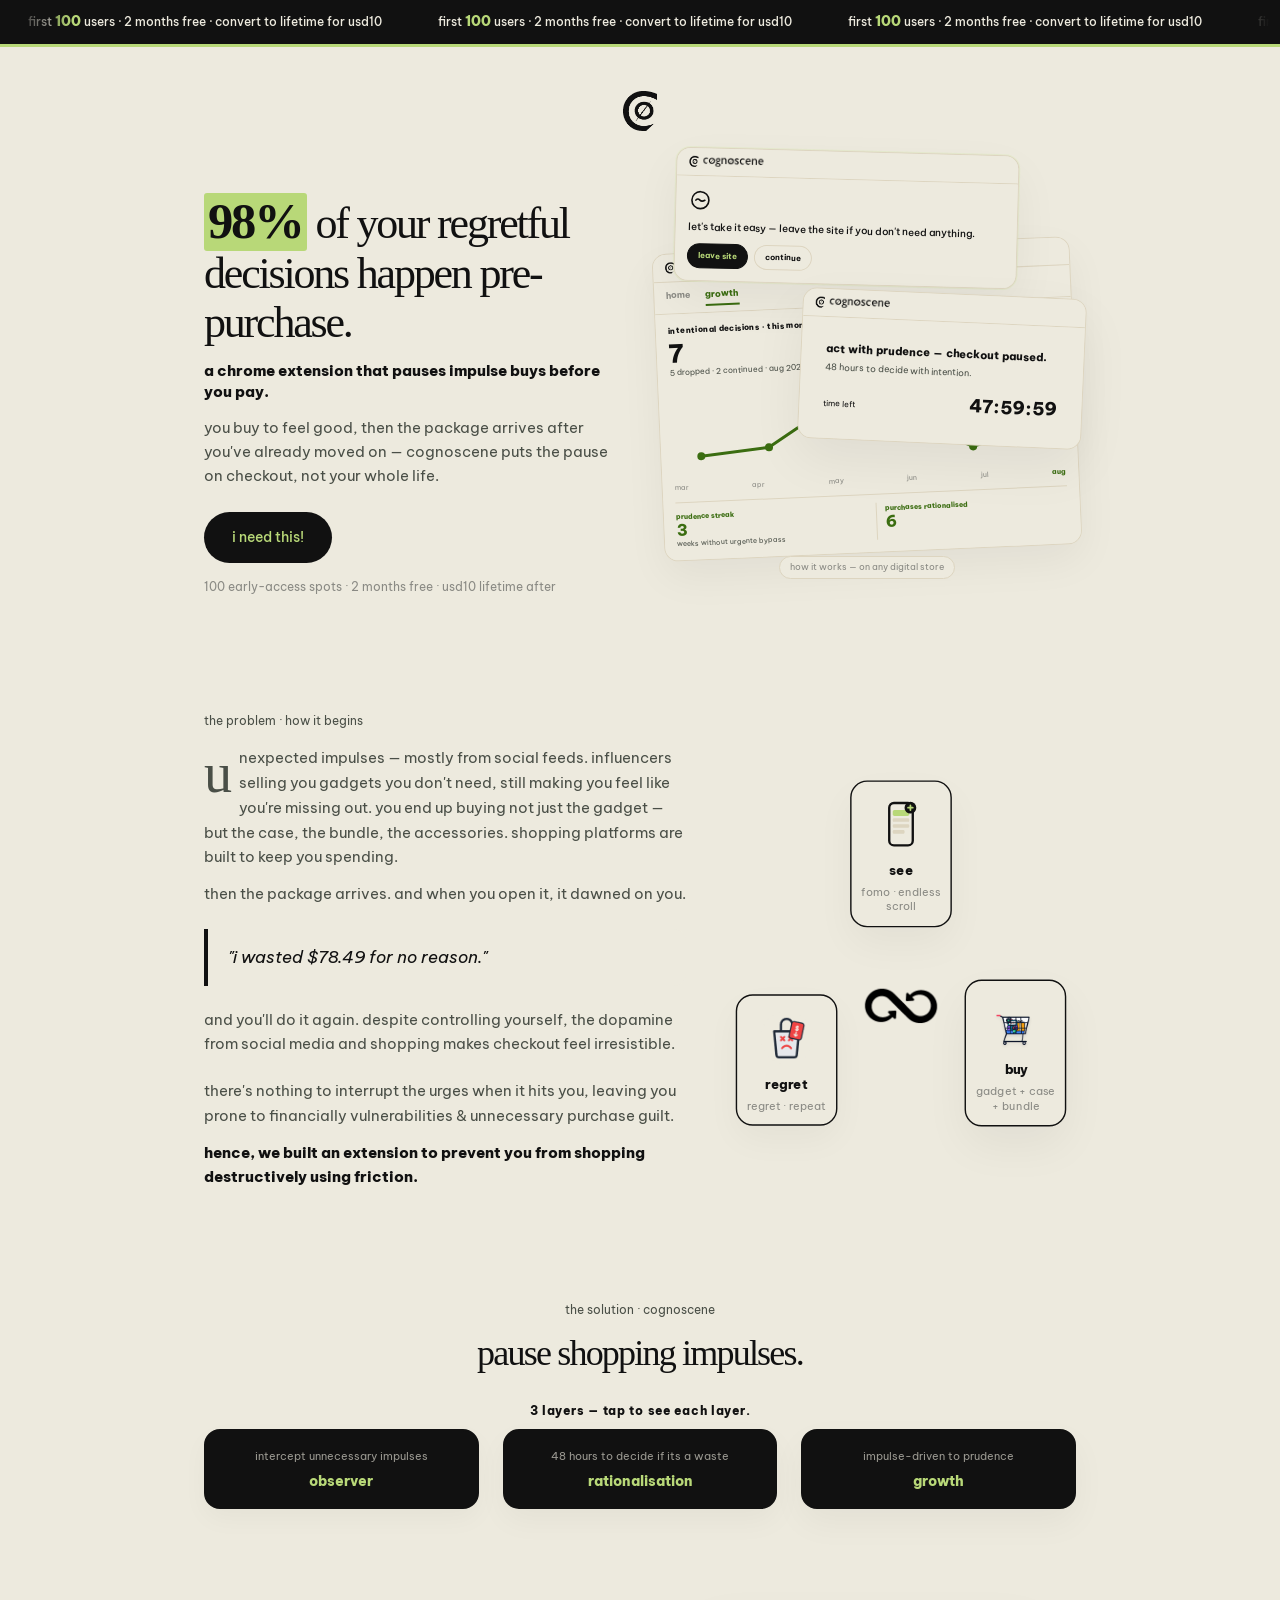
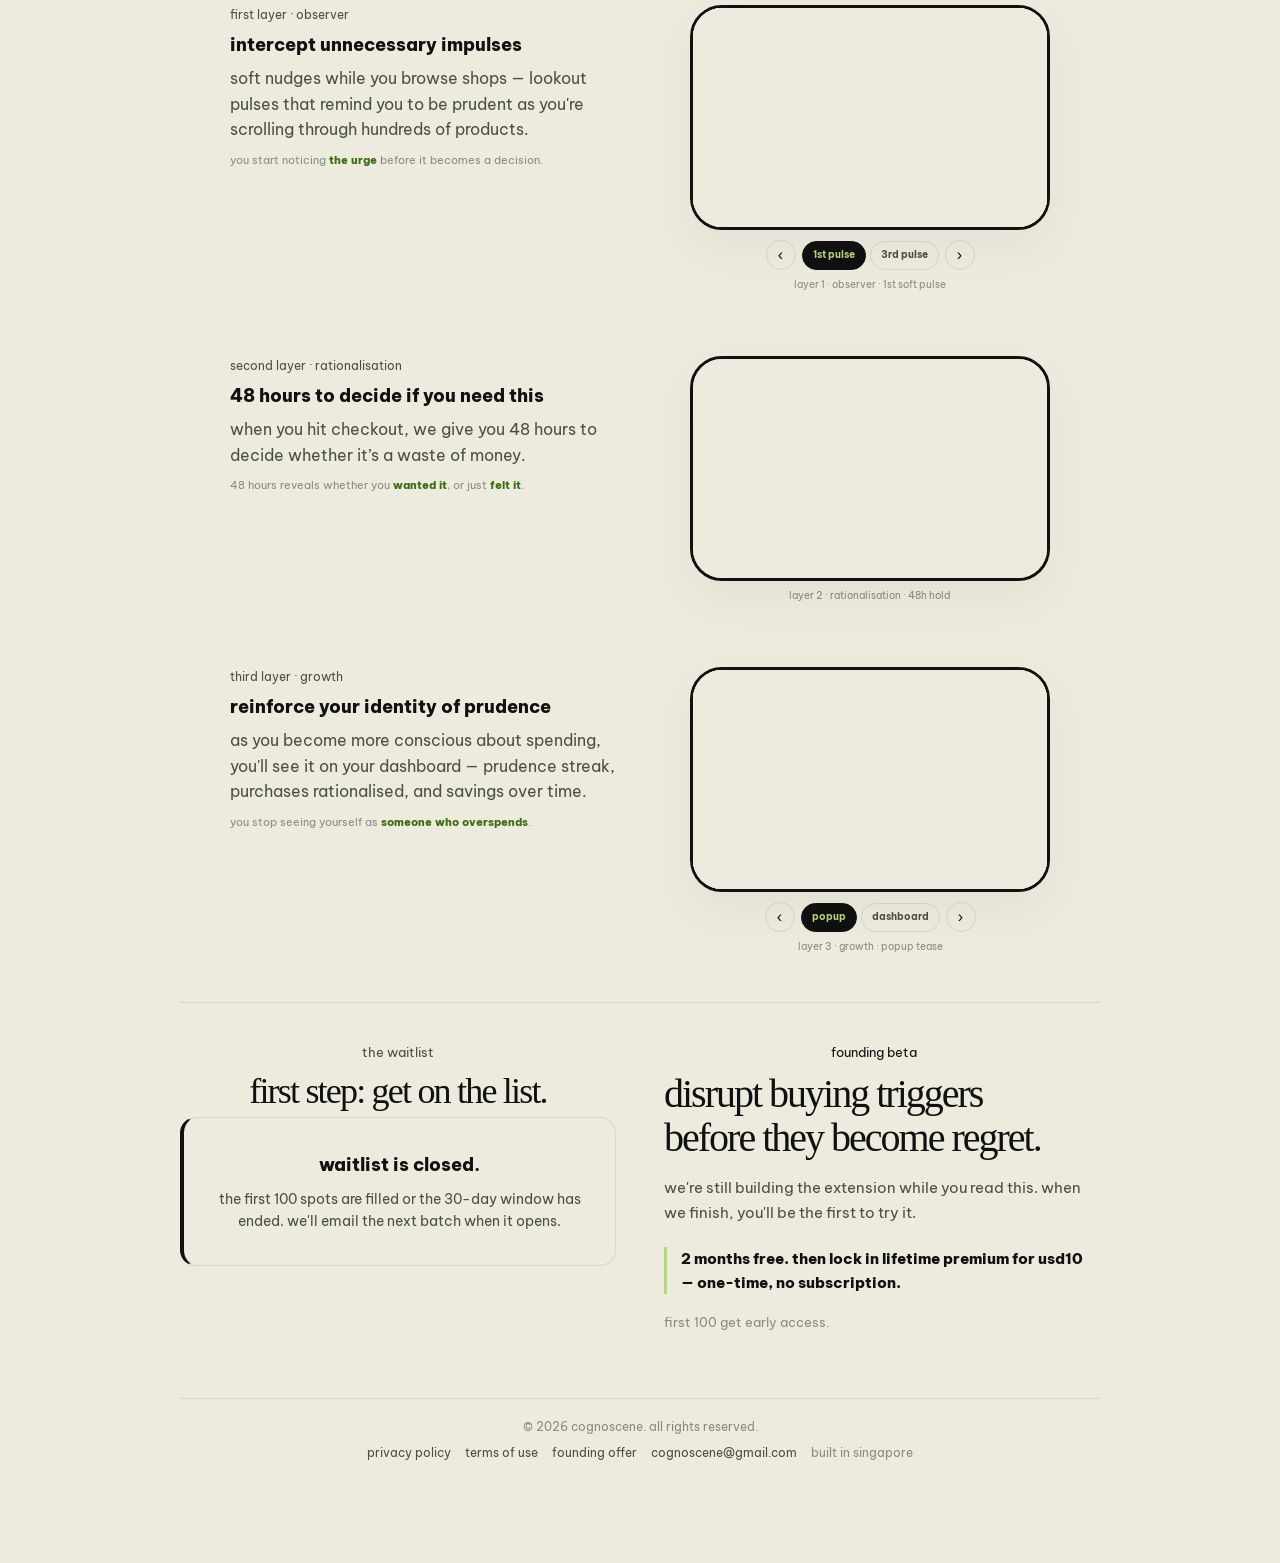
==== commit 8ad19071: "layout: refine problem, solution, and mobile form" ====
--- a/index.html
+++ b/index.html
@@ -1197,7 +1197,7 @@
       float: left;
       margin: 0.04em 0.12em 0 0;
       font-family: var(--serif);
-      font-size: 5.6em;
+      font-size: 3.75em;
       font-weight: 400;
       line-height: 0.88;
       text-transform: lowercase;
@@ -2279,7 +2279,7 @@
       .problem-copy { display: contents; }
       .problem-copy > .section-eyebrow {
         order: 1;
-        margin-bottom: 0;
+        margin-bottom: -0.15cm;
       }
       .problem-copy > .problem-beat:first-of-type {
         order: 2;
@@ -2338,15 +2338,15 @@
       .form-pricing-guardrail {
         text-align: left;
       }
-      .form-pricing-terms,
-      .form-offer-status {
-        text-align: center;
+      .form-pricing-terms { text-align: center; }
+      .form-offer h2 {
+        margin-bottom: 0.5cm;
       }
       .form-offer h2,
       .form-offer-build {
-        margin-left: auto;
-        margin-right: auto;
-        text-align: center;
+        margin-left: 0;
+        margin-right: 0;
+        text-align: left;
       }
       .form-offer-eyebrow-desktop,
       .form-offer-status-desktop {
@@ -2594,8 +2594,8 @@
 
     <section class="solution-bridge wrap" id="solution" aria-label="the solution — three layers">
       <p class="section-eyebrow">the solution · cognoscene</p>
+      <p class="solution-bridge-sub">pause shopping impulses.</p>
       <p class="layers-index-label" style="margin-bottom: 8px;">3 layers — tap to see each layer.</p>
-      <p class="solution-bridge-sub">re-enabling prudent shopping buys.</p>
       <h2 class="solution-bridge-mobile-title mobile-only">pause shopping impulses.</h2>
       <div class="layers-index" aria-label="three product layers">
         <a class="layer-index-item" href="#observer">
@@ -2710,7 +2710,7 @@
           <h2 id="founding-heading">disrupt buying triggers before they become regret.</h2>
           <p class="form-offer-build">we're still building the extension while you read this. when we finish, you'll be the first to try it.</p>
           <p class="form-offer-benefit">2 months free. then lock in lifetime premium for usd10 — one-time, no subscription.</p>
-          <p class="form-offer-status"><span class="form-offer-status-desktop">first 100 get early access.</span><span class="form-offer-status-mobile">no charge today. if invited, test cognoscene.</span></p>
+          <p class="form-offer-status"><span class="form-offer-status-desktop">first 100 get early access.</span><span class="form-offer-status-mobile">we're still building the extension while you read this. when we finish, you'll be the first to try it.</span></p>
         </aside>
 
         <div class="form-inner">
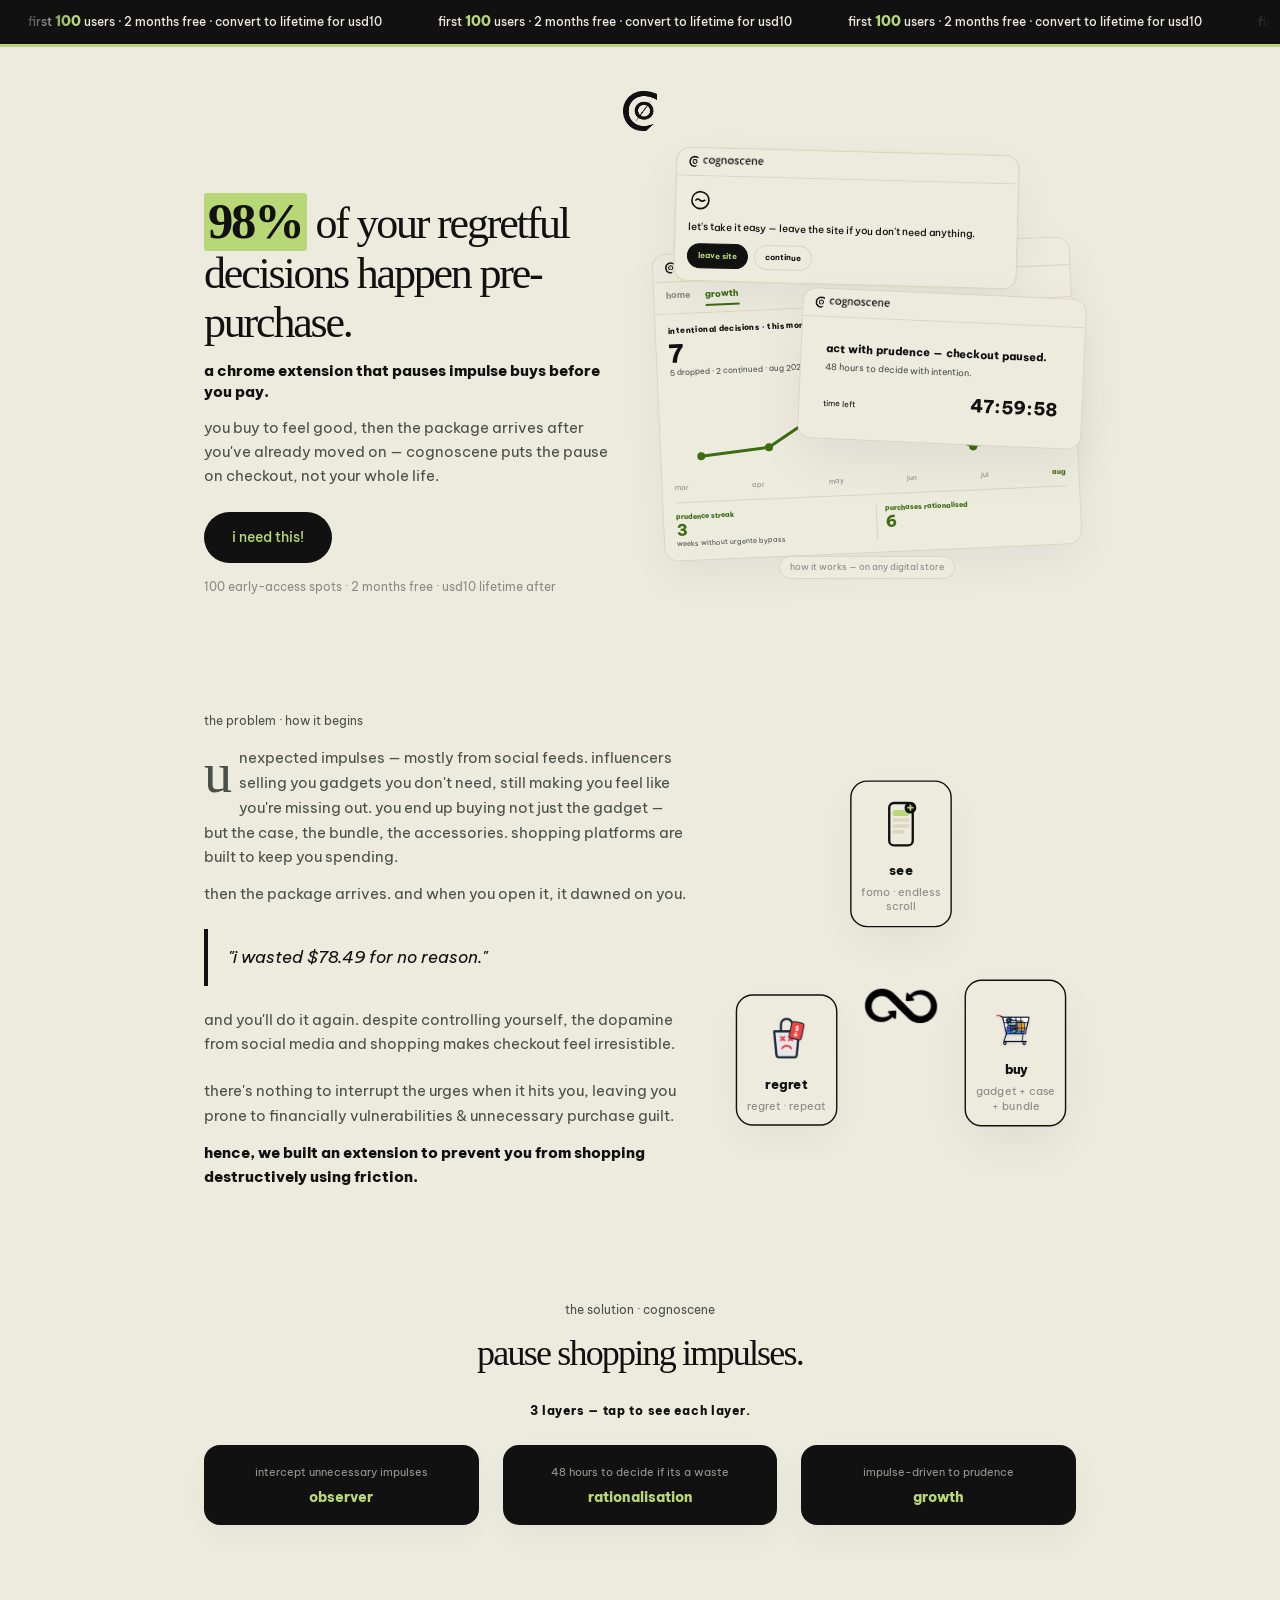
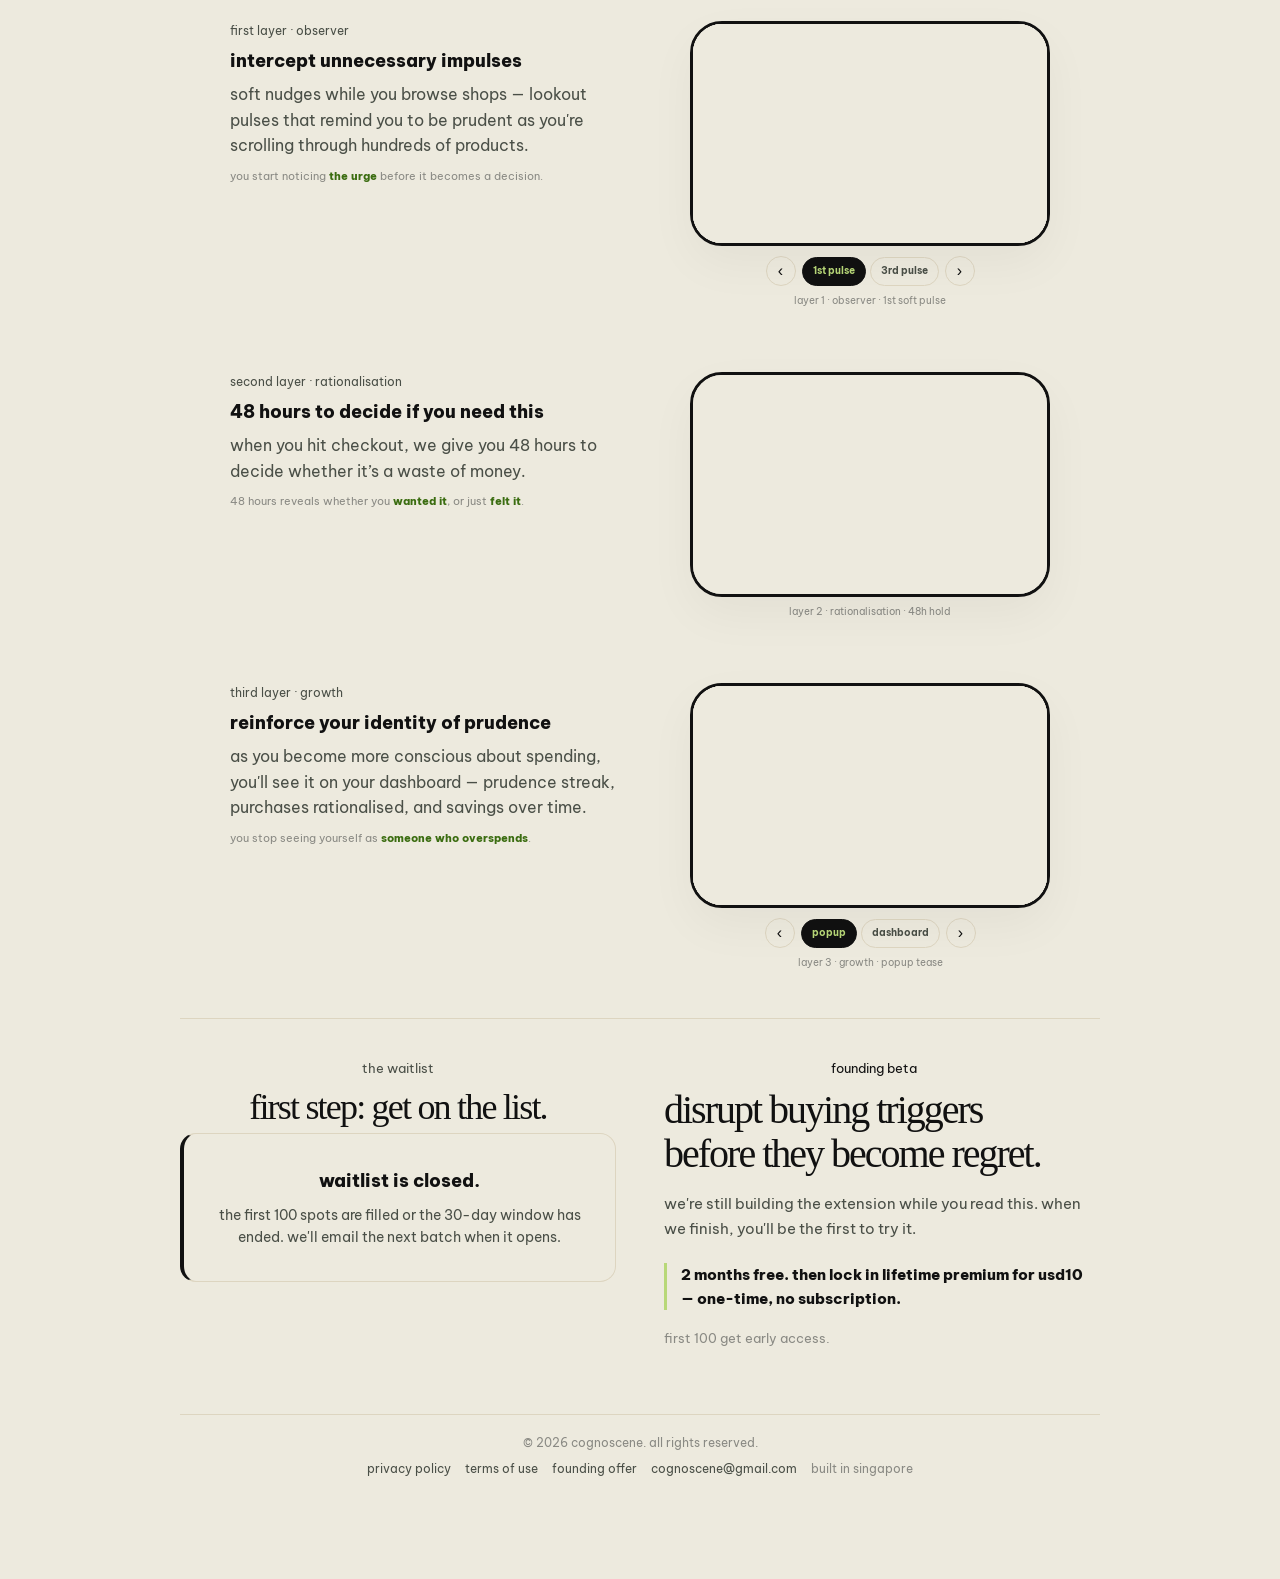
==== commit 2f5a6076: "mobile: refine sticky CTA and founding form" ====
--- a/index.html
+++ b/index.html
@@ -1756,16 +1756,6 @@
       font-size: 12px;
       line-height: 1.55;
     }
-    .form-pricing-terms {
-      margin-top: 8px;
-      font-size: 12px;
-    }
-    .form-pricing-terms a {
-      color: var(--mid);
-      text-decoration: underline;
-      text-underline-offset: 2px;
-    }
-    .form-pricing-terms a:hover { color: var(--black); }
     @media (min-width: 761px) {
       .form-conversion {
         grid-template-columns: minmax(0, 1fr) minmax(0, 1fr);
@@ -2194,10 +2184,18 @@
       right: 0;
       bottom: 0;
       z-index: 200;
-      padding: 12px 16px calc(12px + env(safe-area-inset-bottom, 0px));
-      background: rgba(245, 240, 232, 0.96);
-      border-top: 1px solid var(--line);
-      backdrop-filter: blur(8px);
+      padding: 0;
+      background: transparent;
+      border: 0;
+      backdrop-filter: none;
+      opacity: 1;
+      transform: translateY(0);
+      transition: opacity 0.24s ease, transform 0.24s ease;
+    }
+    .mobile-cta-bar.is-contextual-hidden {
+      opacity: 0;
+      transform: translateY(12px);
+      pointer-events: none;
     }
     .mobile-cta-bar a {
       display: block;
@@ -2338,7 +2336,9 @@
       .form-pricing-guardrail {
         text-align: left;
       }
-      .form-pricing-terms { text-align: center; }
+      .form-pricing-guardrail-desktop { display: none; }
+      .form-pricing-guardrail-mobile { display: inline; }
+      .form-offer-eyebrow { text-align: left; }
       .form-offer h2 {
         margin-bottom: 0.5cm;
       }
@@ -2413,6 +2413,7 @@
     @media (prefers-reduced-motion: reduce) {
       html { scroll-behavior: auto; }
       .btn-primary:hover, .btn-submit:hover { transform: none; }
+      .mobile-cta-bar { transition: none; }
     }
   </style>
 </head>
@@ -2595,7 +2596,7 @@
     <section class="solution-bridge wrap" id="solution" aria-label="the solution — three layers">
       <p class="section-eyebrow">the solution · cognoscene</p>
       <p class="solution-bridge-sub">pause shopping impulses.</p>
-      <p class="layers-index-label" style="margin-bottom: 8px;">3 layers — tap to see each layer.</p>
+      <p class="layers-index-label" style="margin-bottom: 24px;">3 layers — tap to see each layer.</p>
       <h2 class="solution-bridge-mobile-title mobile-only">pause shopping impulses.</h2>
       <div class="layers-index" aria-label="three product layers">
         <a class="layer-index-item" href="#observer">
@@ -2710,7 +2711,7 @@
           <h2 id="founding-heading">disrupt buying triggers before they become regret.</h2>
           <p class="form-offer-build">we're still building the extension while you read this. when we finish, you'll be the first to try it.</p>
           <p class="form-offer-benefit">2 months free. then lock in lifetime premium for usd10 — one-time, no subscription.</p>
-          <p class="form-offer-status"><span class="form-offer-status-desktop">first 100 get early access.</span><span class="form-offer-status-mobile">we're still building the extension while you read this. when we finish, you'll be the first to try it.</span></p>
+          <p class="form-offer-status"><span class="form-offer-status-desktop">first 100 get early access.</span><span class="form-offer-status-mobile">only first 100 get this offer.</span></p>
         </aside>
 
         <div class="form-inner">
@@ -2737,8 +2738,7 @@
             <button class="btn-submit" id="submitBtn" type="submit">join the waitlist</button>
           </form>
 
-          <p class="form-pricing-guardrail">no charge today. if invited, test cognoscene in our private community.<br><span class="form-pricing-mobile-price">2 months premium, then usd10 lifetime.</span></p>
-          <p class="form-pricing-terms"><a href="founding-terms.html">founding offer terms</a></p>
+          <p class="form-pricing-guardrail"><span class="form-pricing-guardrail-desktop">no charge today. if invited, test cognoscene in our private community.</span><span class="form-pricing-guardrail-mobile">no charges today. test cognoscene upon invite.</span><br><span class="form-pricing-mobile-price">2 months premium, then usd10 lifetime.</span></p>
         </div>
 
         <div class="form-success" id="formSuccess" role="status" aria-live="polite">
@@ -3544,6 +3544,38 @@
       setInterval(tick, 1000);
     })();
 
+    (function initMobileCtaVisibility() {
+      var mobileCta = document.querySelector('.mobile-cta-bar');
+      var waitlist = document.getElementById('waitlist');
+      var ctaLink = mobileCta && mobileCta.querySelector('a');
+      var mobileViewport = window.matchMedia('(max-width: 760px)');
+      var formIsVisible = false;
+
+      if (!mobileCta || !waitlist || !('IntersectionObserver' in window)) return;
+
+      function setCtaVisibility(inView) {
+        formIsVisible = inView;
+        var shouldHide = mobileViewport.matches && inView;
+        mobileCta.classList.toggle('is-contextual-hidden', shouldHide);
+        mobileCta.setAttribute('aria-hidden', shouldHide ? 'true' : 'false');
+        if (ctaLink) {
+          if (shouldHide) ctaLink.setAttribute('tabindex', '-1');
+          else ctaLink.removeAttribute('tabindex');
+        }
+      }
+
+      var observer = new IntersectionObserver(function (entries) {
+        setCtaVisibility(entries[0].isIntersecting);
+      }, { threshold: 0 });
+      observer.observe(waitlist);
+
+      if (mobileViewport.addEventListener) {
+        mobileViewport.addEventListener('change', function () {
+          setCtaVisibility(formIsVisible);
+        });
+      }
+    })();
+
     document.addEventListener('DOMContentLoaded', function () {
       var heroInfoBtn = document.getElementById('heroInfoBtn');
       var heroSheet = document.getElementById('heroRoadmapSheet');
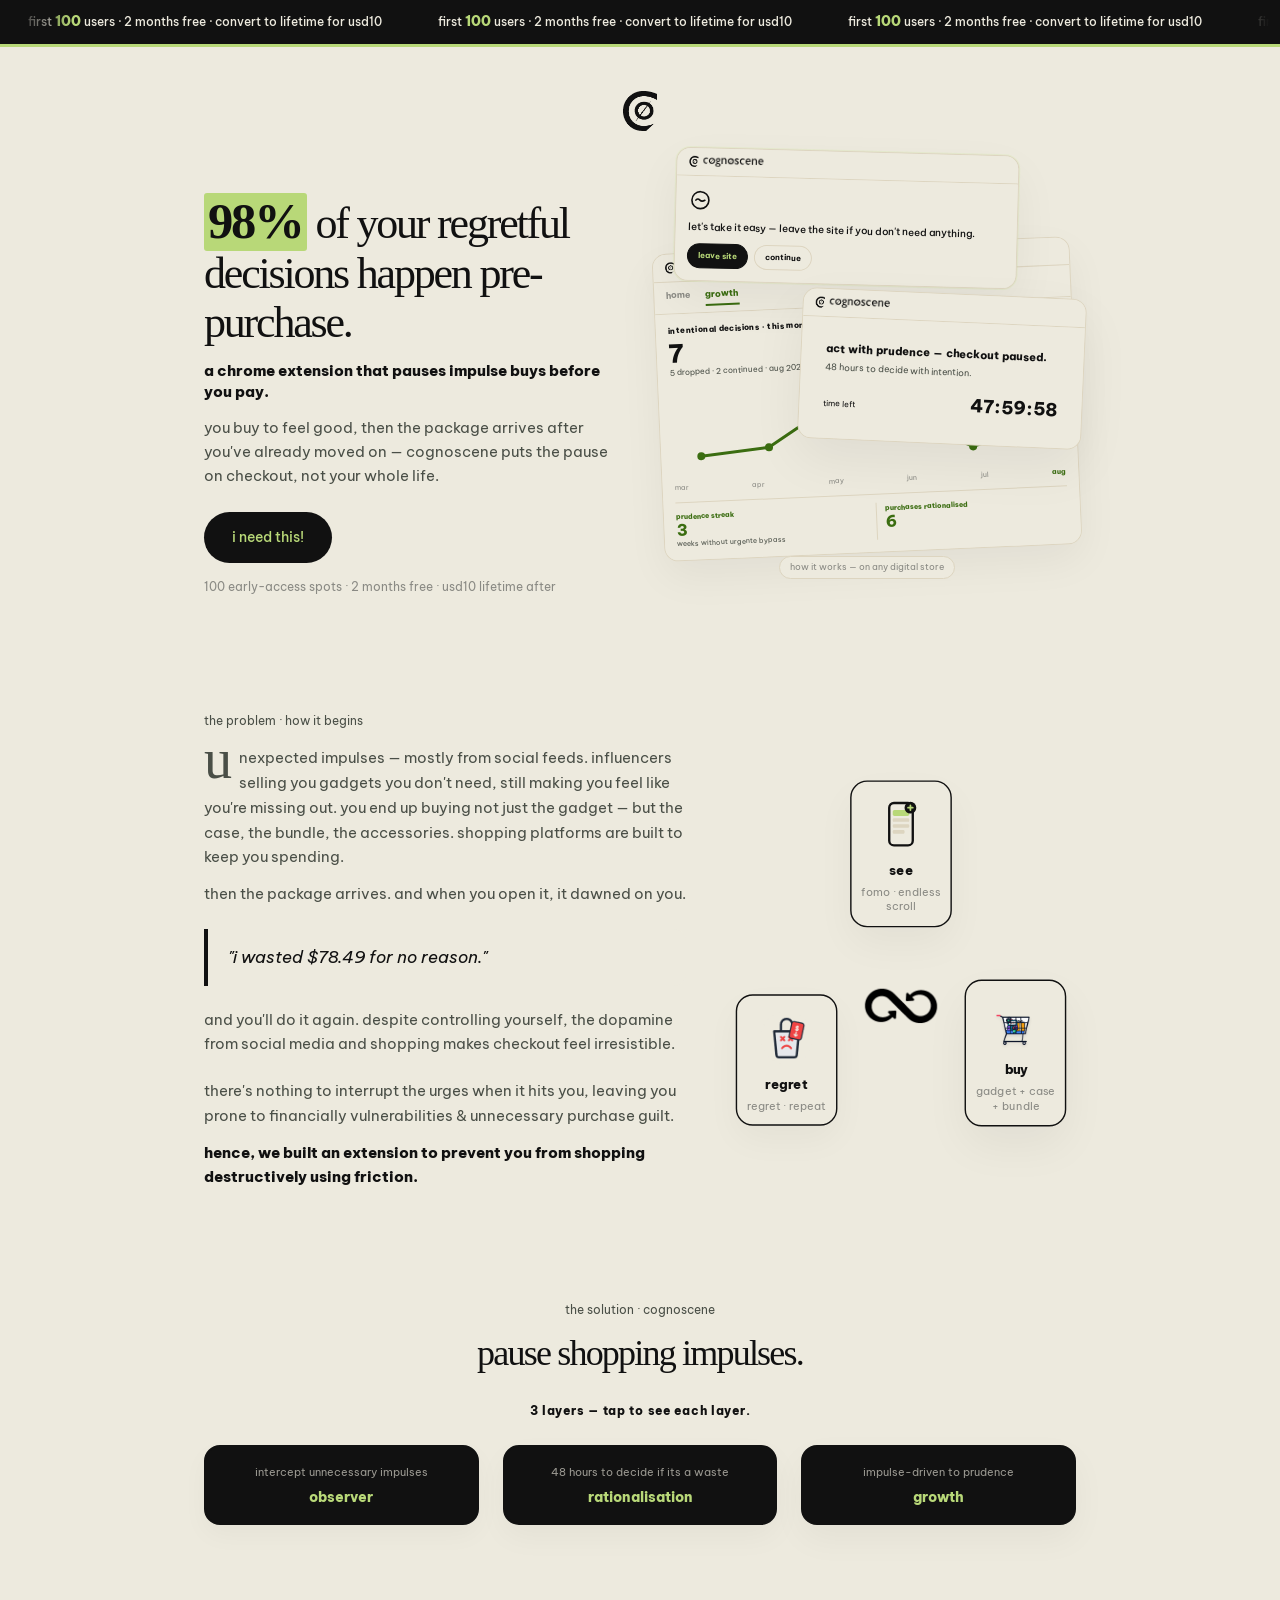
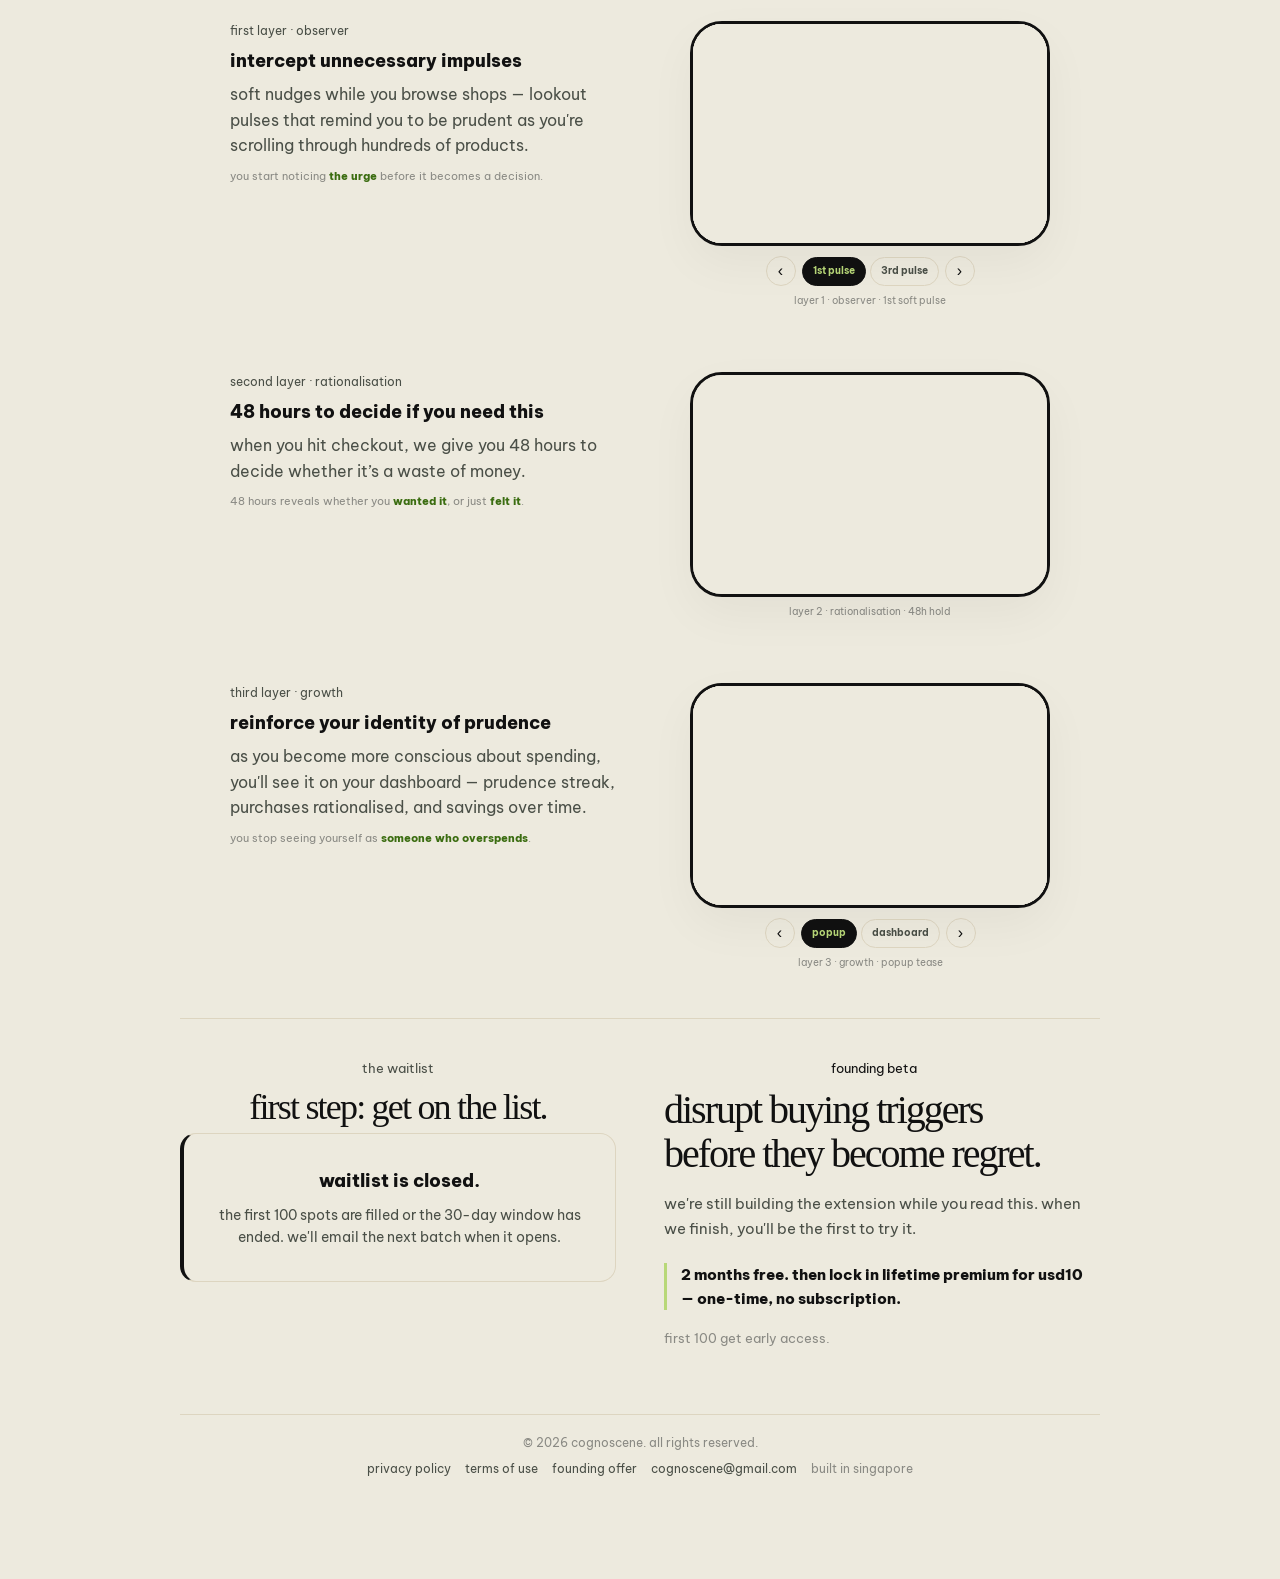
==== commit 5ff9611b: "form: isolate mobile availability copy" ====
--- a/index.html
+++ b/index.html
@@ -1195,7 +1195,7 @@
     }
     .problem-dropcap-letter {
       float: left;
-      margin: 0.04em 0.12em 0 0;
+      margin: -0.2em 0.12em 0 0;
       font-family: var(--serif);
       font-size: 3.75em;
       font-weight: 400;
@@ -1756,6 +1756,7 @@
       font-size: 12px;
       line-height: 1.55;
     }
+    .form-pricing-guardrail-mobile { display: none; }
     @media (min-width: 761px) {
       .form-conversion {
         grid-template-columns: minmax(0, 1fr) minmax(0, 1fr);
@@ -2334,7 +2335,7 @@
         display: none;
       }
       .form-pricing-guardrail {
-        text-align: left;
+        text-align: center;
       }
       .form-pricing-guardrail-desktop { display: none; }
       .form-pricing-guardrail-mobile { display: inline; }
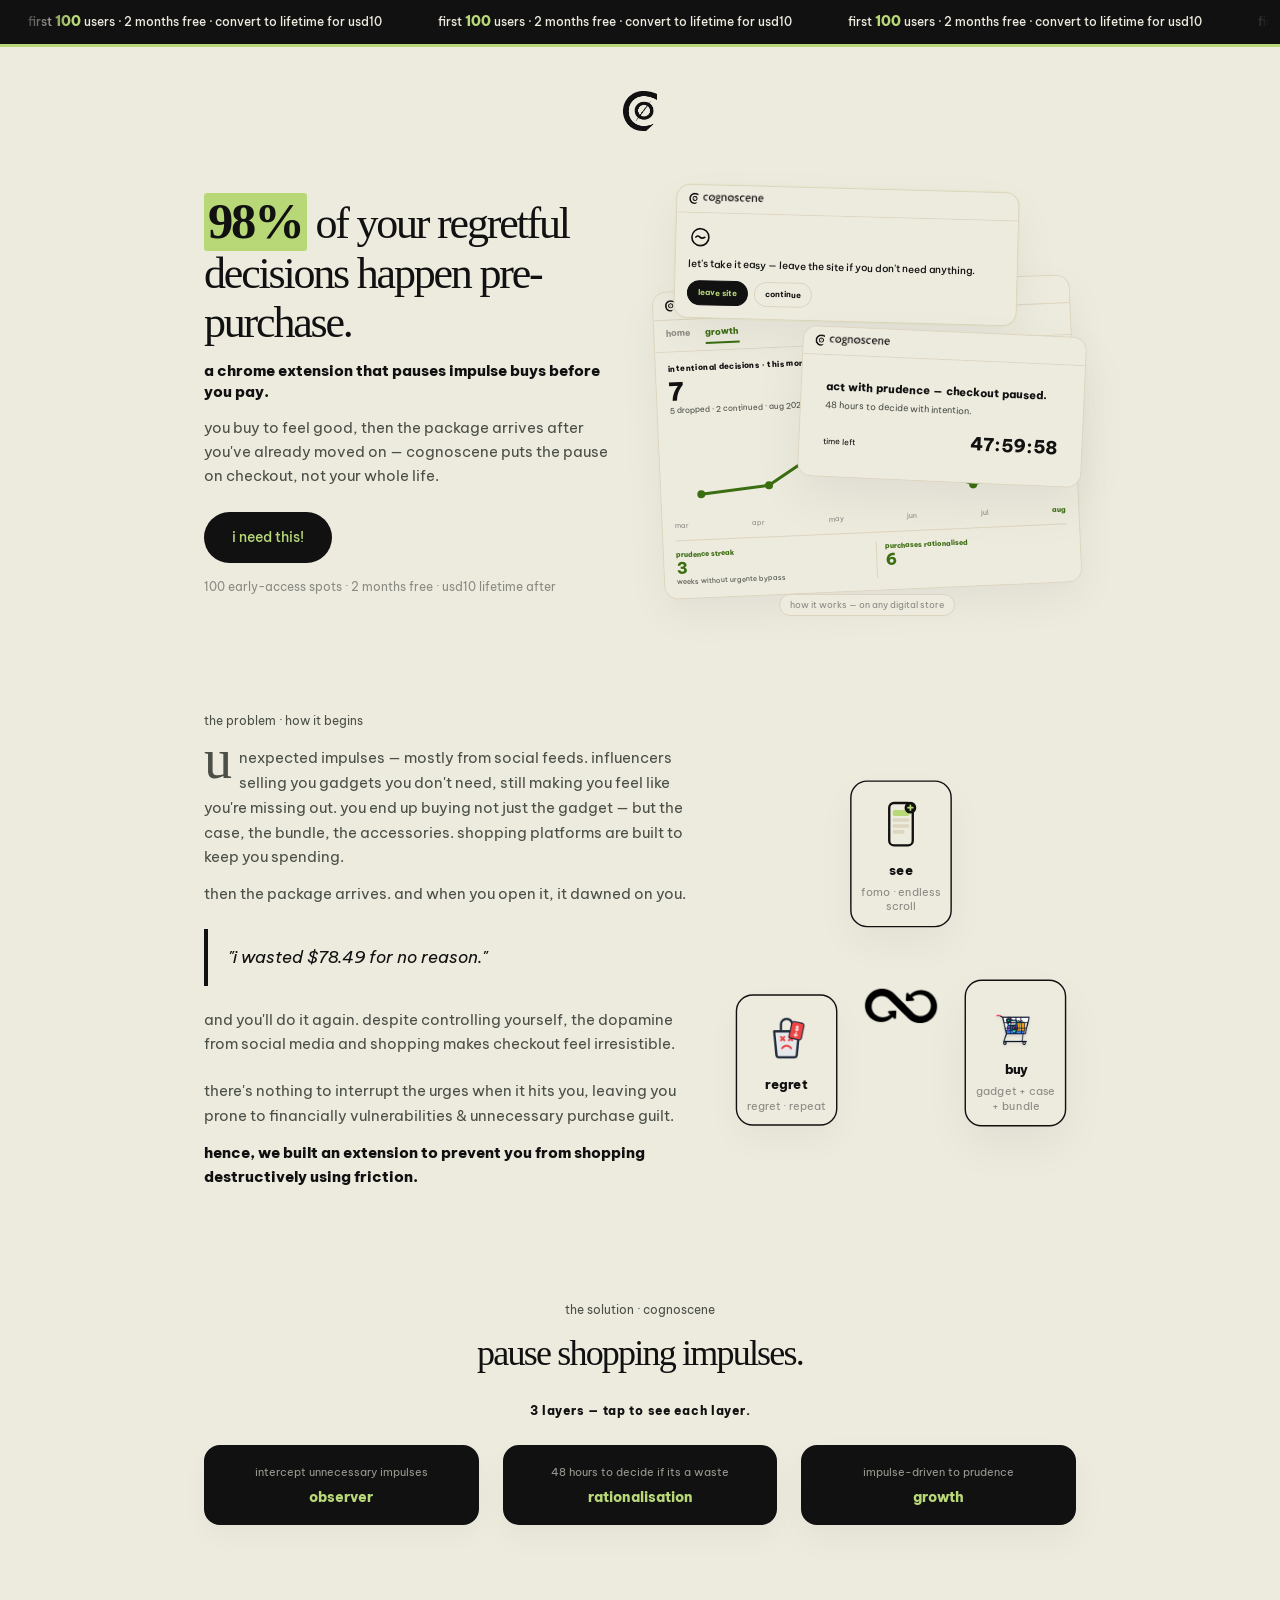
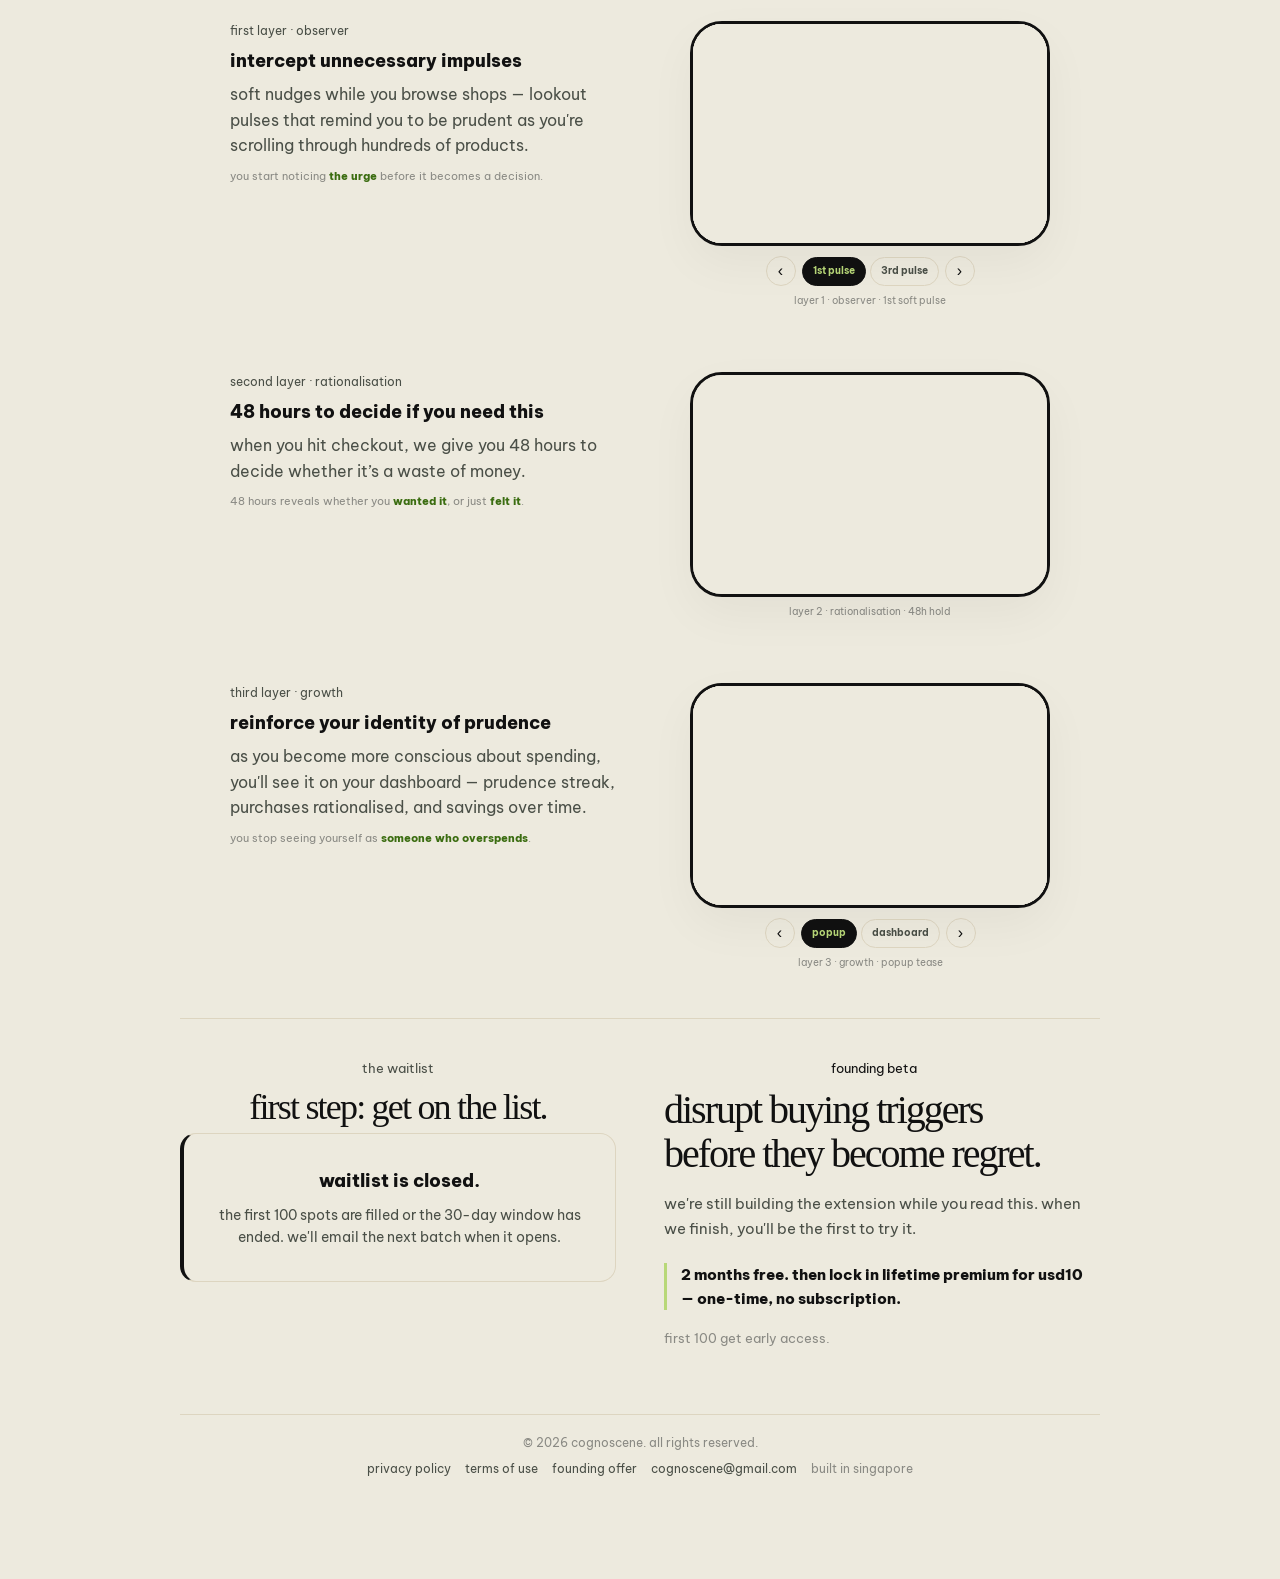
==== commit a18cc0bc: "hero: increase logo-to-mockup spacing" ====
--- a/index.html
+++ b/index.html
@@ -750,7 +750,7 @@
     }
     .hero-screenshot-stack {
       position: relative;
-      top: -24px;
+      top: calc(-24px + 1cm);
       width: 100%;
       max-width: 480px;
       margin: 0 auto;
@@ -2260,6 +2260,7 @@
       }
       .hero-screenshot-stack {
         position: relative;
+        top: calc(-24px + 0.1cm);
         min-height: 260px !important;
         max-width: 100%;
         margin: calc(140px - 2.5cm) 0 0;
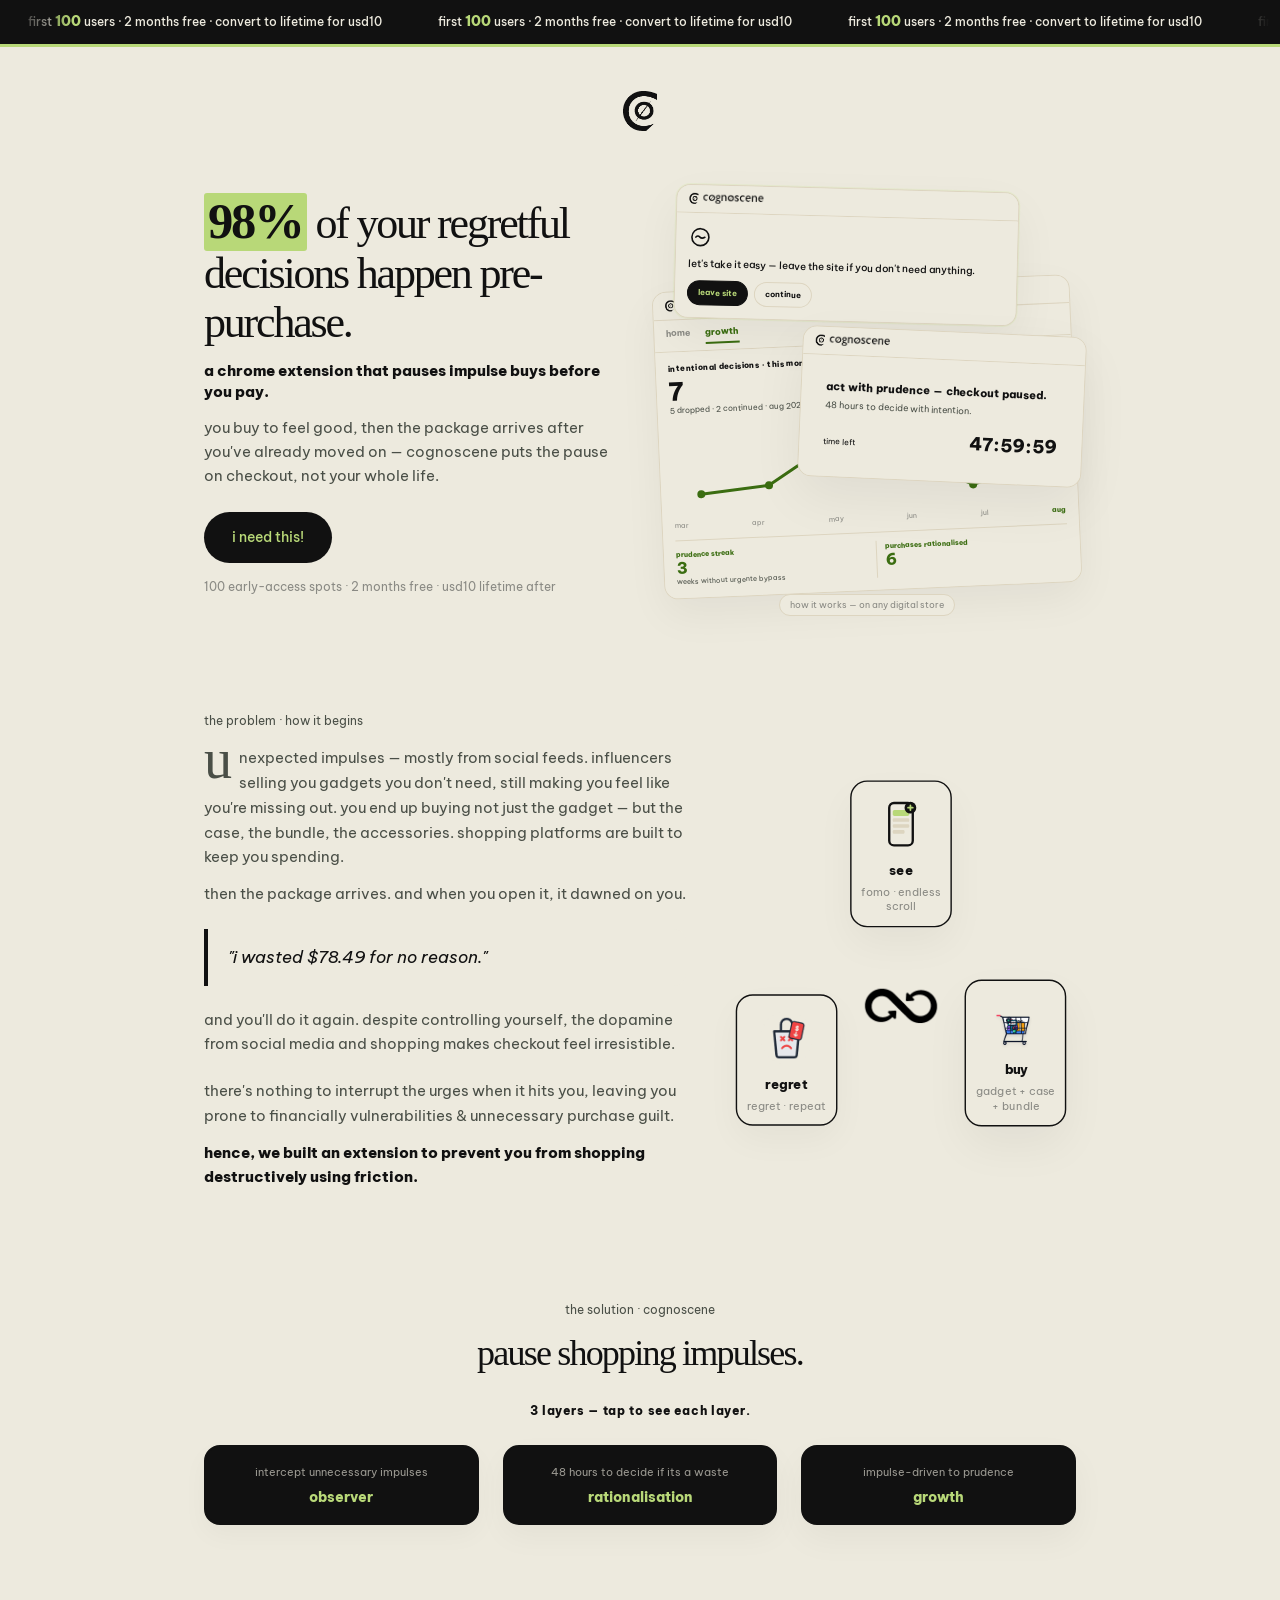
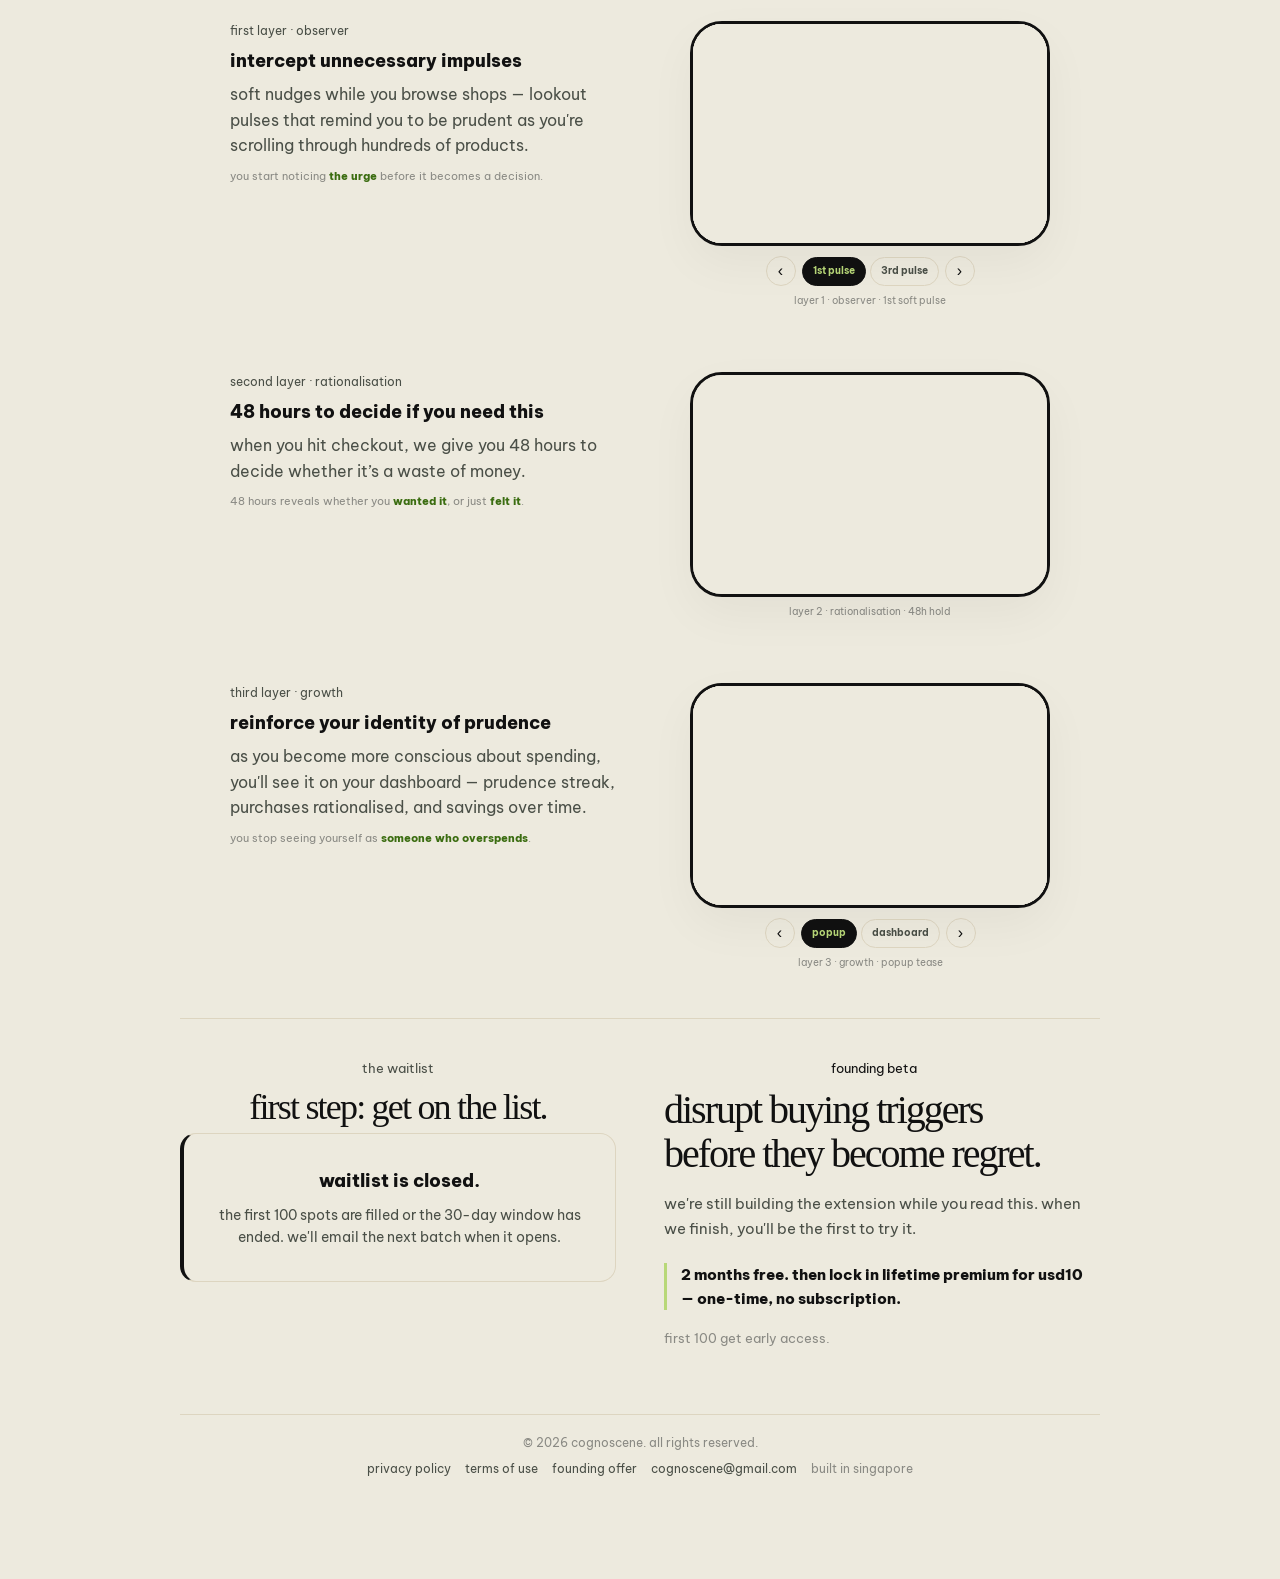
==== commit cf66c9ea: "post-signup survey: replace skip with back button" ====
--- a/index.html
+++ b/index.html
@@ -2137,7 +2137,7 @@
       justify-content: space-between;
       margin-top: 20px;
     }
-    .psm-skip {
+    .psm-back {
       border: none;
       background: transparent;
       color: var(--mid);
@@ -2780,7 +2780,7 @@
               <option value="other">other</option>
             </select>
             <div class="psm-actions">
-              <button class="psm-skip" type="button" data-action="skip">skip this &rarr;</button>
+              <button class="psm-back" type="button" data-action="back">&larr; back</button>
               <button class="psm-btn-primary" type="button" data-action="next">next</button>
             </div>
           </div>
@@ -2798,7 +2798,7 @@
             </div>
             <input type="text" class="psm-other-input" id="psmReferralOther" placeholder="tell us where" style="display:none" />
             <div class="psm-actions">
-              <button class="psm-skip" type="button" data-action="skip">skip this &rarr;</button>
+              <button class="psm-back" type="button" data-action="back">&larr; back</button>
               <button class="psm-btn-primary" type="button" data-action="next">next</button>
             </div>
           </div>
@@ -2816,7 +2816,7 @@
               <button type="button" class="psm-chip" data-value="none" data-exclusive="true">none of these yet</button>
             </div>
             <div class="psm-actions">
-              <button class="psm-skip" type="button" data-action="skip">skip this &rarr;</button>
+              <button class="psm-back" type="button" data-action="back">&larr; back</button>
               <button class="psm-btn-primary" type="button" data-action="finish">done</button>
             </div>
           </div>
@@ -3718,11 +3718,11 @@
         if (!action) return;
 
         if (action === 'start') showStep('1');
-        else if (action === 'skip') {
+        else if (action === 'back') {
           var step = event.target.closest('.psm-step').getAttribute('data-step');
-          if (step === '1') showStep('2');
-          else if (step === '2') showStep('3');
-          else if (step === '3') { submitAnswers(); showStep('done'); }
+          if (step === '1') showStep('intro');
+          else if (step === '2') showStep('1');
+          else if (step === '3') showStep('2');
         }
         else if (action === 'next') {
           var current = event.target.closest('.psm-step').getAttribute('data-step');
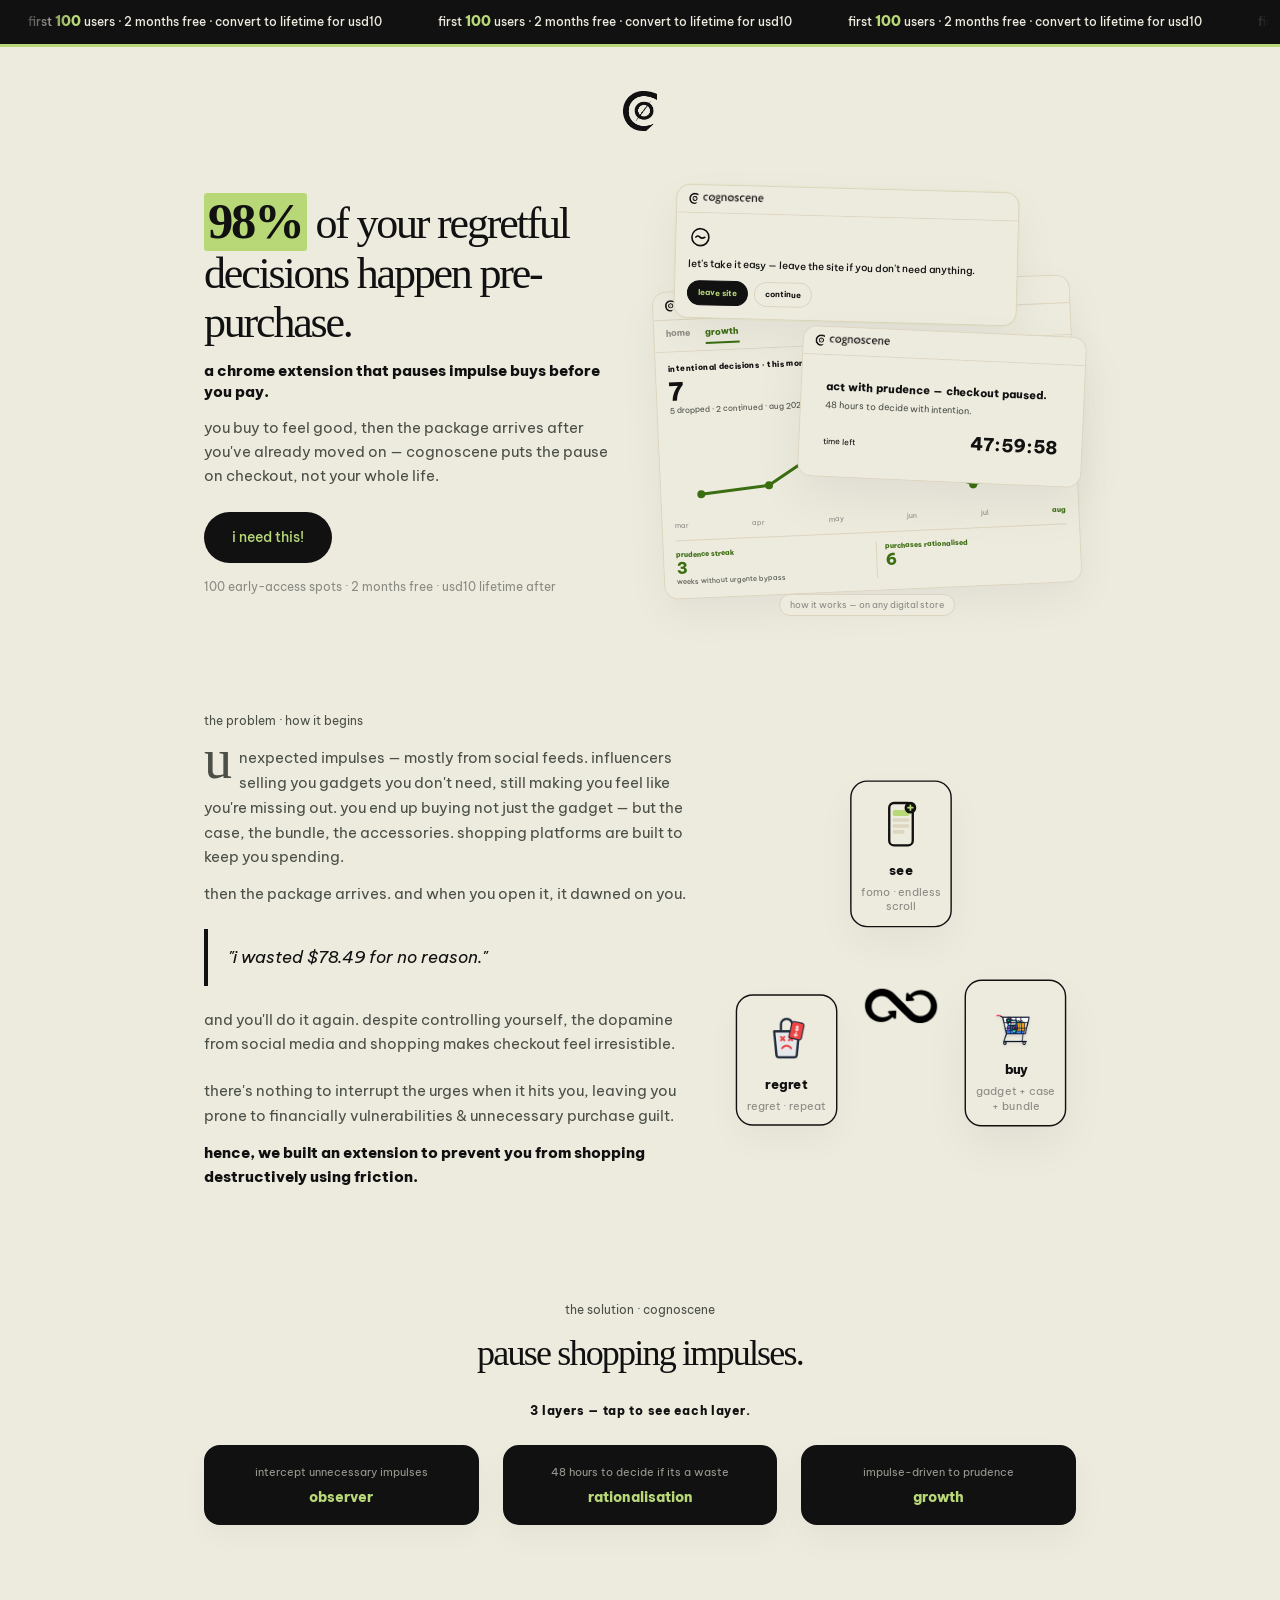
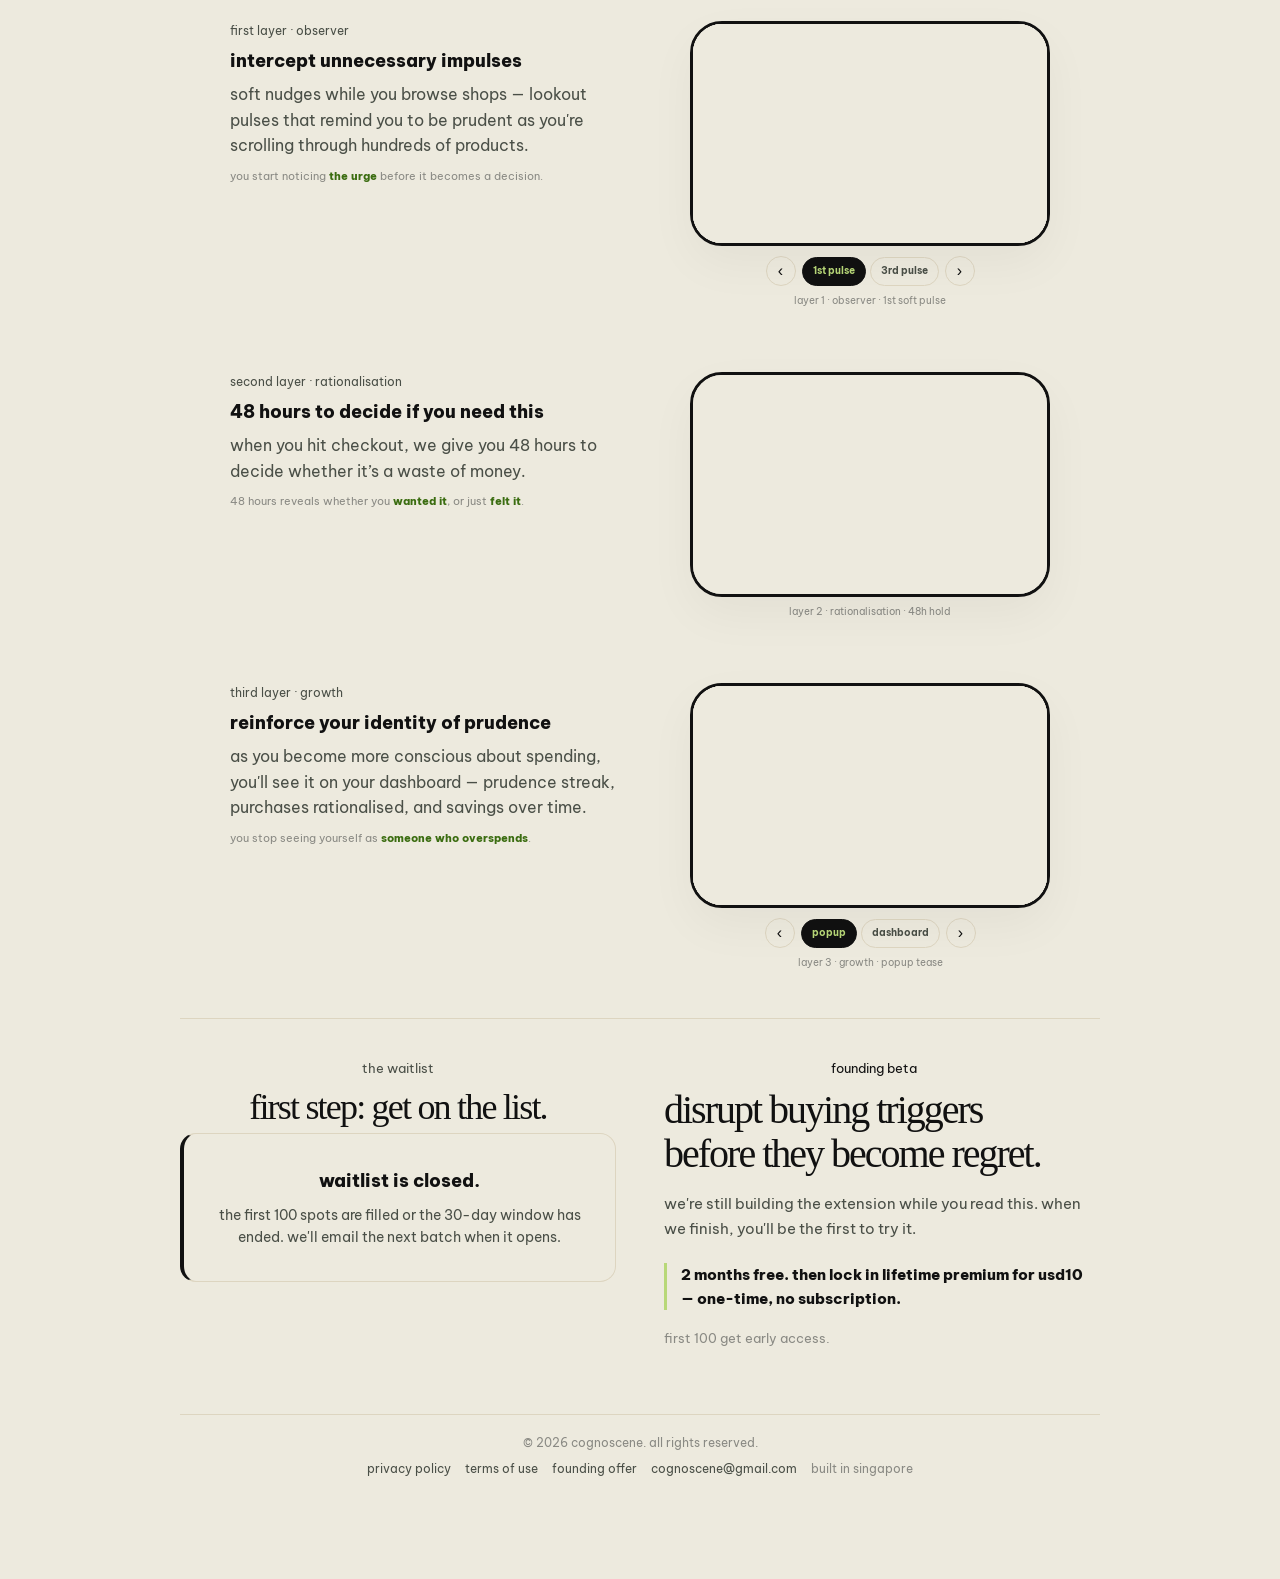
==== commit 936d5f34: "Redesign required post-signup survey" ====
--- a/index.html
+++ b/index.html
@@ -2005,7 +2005,7 @@
 
     .form-panel.is-hidden { display: none; }
 
-    /* post-signup micro-survey modal */
+    /* post-signup survey */
     .psm {
       display: none;
       position: fixed;
@@ -2036,19 +2036,6 @@
       from { opacity: 0; transform: scale(0.96); }
       to { opacity: 1; transform: scale(1); }
     }
-    .psm-close {
-      position: absolute;
-      top: 14px;
-      right: 14px;
-      width: 28px;
-      height: 28px;
-      border: none;
-      background: transparent;
-      color: var(--black);
-      font-size: 20px;
-      line-height: 1;
-      cursor: pointer;
-    }
     .psm-step { display: none; }
     .psm-step.is-active { display: block; }
     .psm-icon {
@@ -2072,7 +2059,7 @@
     }
     .psm-dots {
       display: flex;
-      justify-content: center;
+      justify-content: flex-start;
       gap: 6px;
       margin-bottom: 18px;
     }
@@ -2083,27 +2070,53 @@
       background: var(--line);
     }
     .psm-dots span.is-active { background: var(--lime); }
+    .psm-kicker {
+      margin-bottom: 8px;
+      color: var(--muted);
+      font-size: 12px;
+      letter-spacing: 0.04em;
+    }
     .psm-question {
+      margin-bottom: 18px;
+      color: var(--black);
       font-size: 16px;
-      font-weight: 700;
-      text-align: center;
-      margin-bottom: 18px;
-    }
-    .psm-select {
+      font-weight: 800;
+      text-align: left;
+    }
+    .psm-label {
+      display: block;
+      margin-bottom: 8px;
+      color: var(--mid);
+      font-size: 13px;
+    }
+    .psm-select,
+    .psm-other-input {
+      box-sizing: border-box;
       width: 100%;
       padding: 12px 14px;
       border: 1px solid var(--black);
       border-radius: 10px;
-      background: var(--white);
+      font: inherit;
       font-size: 14px;
-      margin-bottom: 20px;
+    }
+    .psm-select {
+      background: var(--black);
+      color: var(--lime);
+    }
+    .psm-select option {
+      background: var(--black);
+      color: var(--cream);
+    }
+    .psm-other-input {
+      margin-top: 12px;
+      background: var(--cream);
       color: var(--black);
     }
     .psm-chips {
       display: flex;
       flex-wrap: wrap;
       gap: 8px;
-      justify-content: center;
+      justify-content: flex-start;
       margin-bottom: 12px;
     }
     .psm-chip {
@@ -2112,6 +2125,7 @@
       border-radius: 999px;
       background: transparent;
       color: var(--black);
+      font: inherit;
       font-size: 13px;
       cursor: pointer;
       transition: background-color 0.15s ease, color 0.15s ease;
@@ -2121,26 +2135,36 @@
       color: var(--lime);
       border-color: var(--black);
     }
-    .psm-other-input {
-      width: 100%;
-      padding: 10px 14px;
+    .psm-variants {
+      display: grid;
+      gap: 8px;
+      margin-top: 16px;
+      padding: 16px;
       border: 1px solid var(--black);
-      border-radius: 10px;
-      background: var(--white);
+      border-left: 3px solid var(--lime);
+      border-radius: 12px;
+      background: var(--cream);
+    }
+    .psm-check {
+      display: flex;
+      align-items: center;
+      gap: 8px;
+      color: var(--black);
       font-size: 14px;
-      margin-bottom: 8px;
-      color: var(--black);
-    }
+    }
+    .psm-check input { accent-color: var(--green); }
     .psm-actions {
       display: flex;
       align-items: center;
       justify-content: space-between;
+      gap: 12px;
       margin-top: 20px;
     }
     .psm-back {
       border: none;
       background: transparent;
       color: var(--mid);
+      font: inherit;
       font-size: 13px;
       cursor: pointer;
       text-decoration: underline;
@@ -2151,14 +2175,24 @@
       border-radius: 999px;
       background: var(--black);
       color: var(--lime);
+      font: inherit;
       font-size: 14px;
       font-weight: 700;
       cursor: pointer;
     }
+    .psm-btn-primary:disabled { cursor: wait; opacity: 0.72; }
     .psm-btn-primary.is-full {
       display: block;
       width: 100%;
     }
+    .psm-error {
+      margin-top: 12px;
+      color: var(--danger);
+      font-size: 13px;
+      font-weight: 500;
+    }
+    .psm-error[hidden],
+    .psm-conditional[hidden] { display: none; }
     @media (max-width: 760px) {
       .psm {
         align-items: flex-end;
@@ -2756,29 +2790,28 @@
       </div>
 
       <div class="psm" id="psmModal" role="dialog" aria-modal="true" aria-labelledby="psmTitle">
-        <div class="psm-backdrop" id="psmBackdrop"></div>
+        <div class="psm-backdrop" aria-hidden="true"></div>
         <div class="psm-card">
-          <button class="psm-close" id="psmClose" type="button" aria-label="close">&times;</button>
-
           <div class="psm-step is-active" data-step="intro">
-            <svg class="psm-icon" viewBox="0 0 24 24" fill="none" stroke="currentColor" stroke-width="1.6">
+            <svg class="psm-icon" viewBox="0 0 24 24" fill="none" stroke="currentColor" stroke-width="1.6" aria-hidden="true">
               <path d="M6 2h12M6 22h12M8 2c0 4 8 4 8 8s-8 4-8 8M16 2c0 4-8 4-8 8s8 4 8 8" />
             </svg>
-            <h3 id="psmTitle">you're on the list!</h3>
-            <p>we'll reach out to you within 1&ndash;2 weeks, just three quick things first.</p>
-            <button class="psm-btn-primary is-full" type="button" data-action="start">let's go</button>
+            <h3 id="psmTitle">you're on the list.</h3>
+            <p>we're building the chrome beta now. we'll email you when your invite batch opens.</p>
+            <p>for now, we just need some inputs for our direction. sound good?</p>
+            <button class="psm-btn-primary is-full" type="button" data-action="start">sure</button>
           </div>
 
           <div class="psm-step" data-step="1">
-            <div class="psm-dots"><span class="is-active"></span><span></span><span></span></div>
+            <div class="psm-dots" aria-label="step 1 of 3"><span class="is-active"></span><span></span><span></span></div>
+            <p class="psm-kicker">country</p>
             <p class="psm-question">where are you based?</p>
+            <label class="psm-label" for="psmCountry">country or region</label>
             <select class="psm-select" id="psmCountry">
-              <option value="">select a country</option>
-              <option value="singapore">singapore</option>
-              <option value="malaysia">malaysia</option>
-              <option value="united states">united states</option>
-              <option value="other">other</option>
+              <option value="">select one</option>
+              <optgroup label="all countries" id="psmAllCountries"></optgroup>
             </select>
+            <p class="psm-error" id="psmError1" role="alert" hidden></p>
             <div class="psm-actions">
               <button class="psm-back" type="button" data-action="back">&larr; back</button>
               <button class="psm-btn-primary" type="button" data-action="next">next</button>
@@ -2786,17 +2819,29 @@
           </div>
 
           <div class="psm-step" data-step="2">
-            <div class="psm-dots"><span class="is-active"></span><span class="is-active"></span><span></span></div>
-            <p class="psm-question">how'd you find us?</p>
-            <div class="psm-chips" data-select="single" id="psmReferralChips">
+            <div class="psm-dots" aria-label="step 2 of 3"><span class="is-active"></span><span class="is-active"></span><span></span></div>
+            <p class="psm-kicker">where</p>
+            <p class="psm-question">how did you find cognoscene?</p>
+            <div class="psm-chips" id="psmReferralChips">
               <button type="button" class="psm-chip" data-value="reddit">reddit</button>
+              <button type="button" class="psm-chip" data-value="linkedin">linkedin</button>
+              <button type="button" class="psm-chip" data-value="x">x / twitter</button>
               <button type="button" class="psm-chip" data-value="tiktok">tiktok</button>
               <button type="button" class="psm-chip" data-value="instagram">instagram</button>
-              <button type="button" class="psm-chip" data-value="friend">friend / word of mouth</button>
+              <button type="button" class="psm-chip" data-value="friend">friend</button>
+              <button type="button" class="psm-chip" data-value="community">community</button>
               <button type="button" class="psm-chip" data-value="search">search</button>
               <button type="button" class="psm-chip" data-value="other">other</button>
             </div>
-            <input type="text" class="psm-other-input" id="psmReferralOther" placeholder="tell us where" style="display:none" />
+            <div class="psm-conditional" id="psmCommunityWrap" hidden>
+              <label class="psm-label" for="psmCommunity">which community?</label>
+              <input type="text" class="psm-other-input" id="psmCommunity" maxlength="80" placeholder="community name" />
+            </div>
+            <div class="psm-conditional" id="psmReferralOtherWrap" hidden>
+              <label class="psm-label" for="psmReferralOther">where did you find us?</label>
+              <input type="text" class="psm-other-input" id="psmReferralOther" maxlength="80" placeholder="write it here" />
+            </div>
+            <p class="psm-error" id="psmError2" role="alert" hidden></p>
             <div class="psm-actions">
               <button class="psm-back" type="button" data-action="back">&larr; back</button>
               <button class="psm-btn-primary" type="button" data-action="next">next</button>
@@ -2804,17 +2849,45 @@
           </div>
 
           <div class="psm-step" data-step="3">
-            <div class="psm-dots"><span class="is-active"></span><span class="is-active"></span><span class="is-active"></span></div>
-            <p class="psm-question">besides chrome, where do you want us?</p>
-            <div class="psm-chips" data-select="multi" id="psmPlatformChips">
-              <button type="button" class="psm-chip" data-value="edge">edge</button>
-              <button type="button" class="psm-chip" data-value="firefox">firefox</button>
-              <button type="button" class="psm-chip" data-value="opera">opera</button>
-              <button type="button" class="psm-chip" data-value="brave">brave</button>
-              <button type="button" class="psm-chip" data-value="mobile_ios">mobile app (ios)</button>
-              <button type="button" class="psm-chip" data-value="mobile_android">mobile app (android)</button>
-              <button type="button" class="psm-chip" data-value="none" data-exclusive="true">none of these yet</button>
+            <div class="psm-dots" aria-label="step 3 of 3"><span class="is-active"></span><span class="is-active"></span><span class="is-active"></span></div>
+            <p class="psm-kicker">direction</p>
+            <p class="psm-question">if cognoscene expanded in one direction after chrome, which would matter more to you?</p>
+            <div class="psm-chips" id="psmExpansionChips">
+              <button type="button" class="psm-chip" data-value="desktop">other desktop browsers</button>
+              <button type="button" class="psm-chip" data-value="mobile_web">mobile web shopping</button>
+              <button type="button" class="psm-chip" data-value="chrome">chrome is enough</button>
+              <button type="button" class="psm-chip" data-value="unsure">not sure yet</button>
             </div>
+            <p class="psm-error" id="psmError3" role="alert" hidden></p>
+            <div class="psm-actions">
+              <button class="psm-back" type="button" data-action="back">&larr; back</button>
+              <button class="psm-btn-primary" type="button" data-action="next">next</button>
+            </div>
+          </div>
+
+          <div class="psm-step" data-step="variants">
+            <div class="psm-dots" aria-label="platform follow-up"><span class="is-active"></span><span class="is-active"></span><span class="is-active"></span></div>
+            <p class="psm-kicker">future versions</p>
+            <p class="psm-question">where would you realistically use cognoscene?</p>
+            <div id="psmDesktopVariants" hidden>
+              <div class="psm-variants">
+                <label class="psm-check"><input type="checkbox" name="desktop_browsers" value="edge" /> microsoft edge</label>
+                <label class="psm-check"><input type="checkbox" name="desktop_browsers" value="firefox" /> mozilla firefox</label>
+                <label class="psm-check"><input type="checkbox" name="desktop_browsers" value="brave" /> brave</label>
+                <label class="psm-check"><input type="checkbox" name="desktop_browsers" value="opera" /> opera</label>
+                <label class="psm-check"><input type="checkbox" name="desktop_browsers" value="safari_macos" /> safari on mac</label>
+              </div>
+            </div>
+            <div id="psmMobileVariants" hidden>
+              <div class="psm-variants">
+                <label class="psm-check"><input type="checkbox" name="mobile_web_browsers" value="safari_ios" /> safari on iphone or ipad</label>
+                <label class="psm-check"><input type="checkbox" name="mobile_web_browsers" value="chrome_android" /> chrome on android</label>
+                <label class="psm-check"><input type="checkbox" name="mobile_web_browsers" value="samsung_internet" /> samsung internet</label>
+                <label class="psm-check"><input type="checkbox" name="mobile_web_browsers" value="firefox_android" /> firefox on android</label>
+                <label class="psm-check"><input type="checkbox" name="mobile_web_browsers" value="other_mobile" /> another mobile browser</label>
+              </div>
+            </div>
+            <p class="psm-error" id="psmErrorVariants" role="alert" hidden></p>
             <div class="psm-actions">
               <button class="psm-back" type="button" data-action="back">&larr; back</button>
               <button class="psm-btn-primary" type="button" data-action="finish">done</button>
@@ -2822,7 +2895,11 @@
           </div>
 
           <div class="psm-step" data-step="done">
-            <h3>thanks &mdash; see you soon.</h3>
+            <svg class="psm-icon" viewBox="0 0 24 24" fill="none" stroke="currentColor" stroke-width="1.6" aria-hidden="true">
+              <path d="M5 12.5l4 4L19 7"></path>
+            </svg>
+            <h3>thanks — this helps shape the beta.</h3>
+            <p>no charge today. we'll email you when your invite batch opens.</p>
             <button class="psm-btn-primary is-full" type="button" data-action="close">close</button>
           </div>
         </div>
@@ -3607,134 +3684,284 @@
   </script>
 
   <script>
-    // post-signup micro-survey modal — isolated in its own script tag so it
-    // can never be silently disabled by an unrelated error elsewhere
+    // post-signup survey — isolated so unrelated page errors cannot disable it
     (function () {
       var modal = document.getElementById('psmModal');
       if (!modal) return;
 
-      var backdrop = document.getElementById('psmBackdrop');
-      var closeBtn = document.getElementById('psmClose');
       var steps = modal.querySelectorAll('.psm-step');
       var currentEmail = '';
-      var answers = { country: '', referral: '', referral_other: '', platforms: [] };
+      var returnFocus = null;
+      var answers = {
+        country_code: '',
+        referral: '',
+        referral_community: '',
+        referral_other: '',
+        expansion_priority: '',
+        desktop_browsers: [],
+        mobile_web_browsers: []
+      };
       var submitted = false;
-
+      var isSubmitting = false;
+      var countryCodes = 'AF AL DZ AD AO AG AR AM AU AT AZ BS BH BD BB BY BE BZ BJ BT BO BA BW BR BN BG BF BI CV KH CM CA CF TD CL CN CO KM CG CD CR CI HR CU CY CZ DK DJ DM DO EC EG SV GQ ER EE SZ ET FJ FI FR GA GM GE DE GH GR GD GT GN GW GY HT HN HU IS IN ID IR IQ IE IL IT JM JP JO KZ KE KI KP KR KW KG LA LV LB LS LR LY LI LT LU MG MW MV ML MT MH MR MU MX FM MD MC MN ME MA MZ MM NA NR NP NL NZ NI NE NG MK NO OM PK PW PS PA PG PY PE PH PL PT QA RO RU RW KN LC VC WS SM ST SA SN RS SC SL SG SK SI SB SO ZA SS ES LK SD SR SE CH SY TW TJ TZ TH TL TG TO TT TN TR TM TV UG UA AE GB US UY UZ VU VA VE VN YE ZM ZW XK MY'.split(' ');
+      var pinnedCountries = ['SG', 'MY', 'US', 'GB'];
+      var pinnedNames = { SG: 'singapore', MY: 'malaysia', US: 'united states', GB: 'united kingdom' };
+
+      var countrySelect = document.getElementById('psmCountry');
+      var allCountries = document.getElementById('psmAllCountries');
       var referralChips = document.getElementById('psmReferralChips');
+      var expansionChips = document.getElementById('psmExpansionChips');
+      var communityWrap = document.getElementById('psmCommunityWrap');
+      var referralOtherWrap = document.getElementById('psmReferralOtherWrap');
+      var communityInput = document.getElementById('psmCommunity');
       var referralOtherInput = document.getElementById('psmReferralOther');
-      var platformChips = document.getElementById('psmPlatformChips');
-      var countrySelect = document.getElementById('psmCountry');
+
+      function buildCountrySelect() {
+        var names = typeof Intl.DisplayNames === 'function' ? new Intl.DisplayNames(['en'], { type: 'region' }) : null;
+        pinnedCountries.forEach(function (code) {
+          var option = document.createElement('option');
+          option.value = code;
+          option.textContent = pinnedNames[code];
+          countrySelect.insertBefore(option, allCountries);
+        });
+        countryCodes.filter(function (code) {
+          return pinnedCountries.indexOf(code) === -1;
+        }).map(function (code) {
+          return { code: code, label: (names ? names.of(code) : code).toLowerCase() };
+        }).sort(function (a, b) {
+          return a.label.localeCompare(b.label);
+        }).forEach(function (country) {
+          var option = document.createElement('option');
+          option.value = country.code;
+          option.textContent = country.label;
+          allCountries.appendChild(option);
+        });
+      }
 
       function showStep(name) {
         for (var i = 0; i < steps.length; i++) {
           steps[i].classList.toggle('is-active', steps[i].getAttribute('data-step') === name);
         }
+        hideError();
+      }
+
+      function showError(message, errorId) {
+        var error = document.getElementById(errorId);
+        if (!error) return;
+        error.textContent = message;
+        error.hidden = false;
+      }
+
+      function hideError() {
+        var errors = modal.querySelectorAll('.psm-error');
+        for (var i = 0; i < errors.length; i++) {
+          errors[i].textContent = '';
+          errors[i].hidden = true;
+        }
       }
 
       function openPostSignupModal(email) {
         currentEmail = email || '';
+        returnFocus = document.activeElement;
+        resetSurvey();
         showStep('intro');
         modal.classList.add('is-open');
+        modal.querySelector('[data-action="start"]').focus();
       }
       window.openPostSignupModal = openPostSignupModal;
 
       function closeModal() {
         modal.classList.remove('is-open');
-        submitAnswers();
-      }
-
-      function submitAnswers() {
-        if (submitted) return;
-        var hasAnswer = answers.country || answers.referral || answers.platforms.length;
-        if (!hasAnswer || !currentEmail) return;
-        submitted = true;
-
-        var formId = 'mwleweea';
-
-        fetch('https://formspree.io/f/' + formId, {
+        if (returnFocus && typeof returnFocus.focus === 'function') returnFocus.focus();
+      }
+
+      function setSingleChoice(container, value) {
+        var chips = container.querySelectorAll('.psm-chip');
+        for (var i = 0; i < chips.length; i++) {
+          chips[i].classList.toggle('is-selected', chips[i].getAttribute('data-value') === value);
+        }
+      }
+
+      function resetSurvey() {
+        submitted = false;
+        isSubmitting = false;
+        answers.country_code = '';
+        answers.referral = '';
+        answers.referral_community = '';
+        answers.referral_other = '';
+        answers.expansion_priority = '';
+        answers.desktop_browsers = [];
+        answers.mobile_web_browsers = [];
+        countrySelect.value = '';
+        communityInput.value = '';
+        referralOtherInput.value = '';
+        communityWrap.hidden = true;
+        referralOtherWrap.hidden = true;
+        modal.querySelectorAll('.psm-chip').forEach(function (chip) { chip.classList.remove('is-selected'); });
+        modal.querySelectorAll('input[type="checkbox"]').forEach(function (checkbox) { checkbox.checked = false; });
+        hideError();
+      }
+
+      function readVariants(name) {
+        return Array.prototype.slice.call(modal.querySelectorAll('input[name="' + name + '"]:checked')).map(function (input) {
+          return input.value;
+        });
+      }
+
+      function validateStep(step) {
+        if (step === '1' && !countrySelect.value) {
+          showError('choose your country or region to continue.', 'psmError1');
+          return false;
+        }
+        if (step === '2') {
+          if (!answers.referral) {
+            showError('choose where you found cognoscene.', 'psmError2');
+            return false;
+          }
+          if (answers.referral === 'community' && !communityInput.value.trim()) {
+            showError('tell us which community.', 'psmError2');
+            return false;
+          }
+          if (answers.referral === 'other' && !referralOtherInput.value.trim()) {
+            showError('tell us where you found cognoscene.', 'psmError2');
+            return false;
+          }
+        }
+        if (step === '3' && !answers.expansion_priority) {
+          showError('choose the direction that matters most to you.', 'psmError3');
+          return false;
+        }
+        if (step === 'variants') {
+          answers.desktop_browsers = readVariants('desktop_browsers');
+          answers.mobile_web_browsers = readVariants('mobile_web_browsers');
+          if (!answers.desktop_browsers.length && !answers.mobile_web_browsers.length) {
+            showError('choose at least one platform to continue.', 'psmErrorVariants');
+            return false;
+          }
+        }
+        hideError();
+        return true;
+      }
+
+      function submitAnswers(button) {
+        if (submitted || isSubmitting) return;
+        isSubmitting = true;
+        button.disabled = true;
+        button.textContent = 'saving';
+
+        fetch('https://formspree.io/f/mwleweea', {
           method: 'POST',
           headers: { 'Content-Type': 'application/json', 'Accept': 'application/json' },
           body: JSON.stringify({
             email: currentEmail,
-            country: answers.country,
+            country_code: answers.country_code,
             referral: answers.referral,
+            referral_community: answers.referral_community,
             referral_other: answers.referral_other,
-            platforms_interested: answers.platforms.join(', '),
+            expansion_priority: answers.expansion_priority,
+            desktop_browsers: answers.desktop_browsers.join(', '),
+            mobile_web_browsers: answers.mobile_web_browsers.join(', '),
             _subject: 'cognoscene post-signup survey'
           })
-        }).catch(function () { /* best-effort, no UI feedback needed here */ });
-      }
-
-      function setupSingleChips(container, onSelect) {
-        var chips = container.querySelectorAll('.psm-chip');
-        for (var i = 0; i < chips.length; i++) {
-          chips[i].addEventListener('click', function () {
-            for (var j = 0; j < chips.length; j++) chips[j].classList.remove('is-selected');
-            this.classList.add('is-selected');
-            onSelect(this.getAttribute('data-value'));
-          });
-        }
-      }
-
-      function setupMultiChips(container) {
-        var chips = container.querySelectorAll('.psm-chip');
-        for (var i = 0; i < chips.length; i++) {
-          chips[i].addEventListener('click', function () {
-            var isExclusive = this.getAttribute('data-exclusive') === 'true';
-            if (isExclusive) {
-              for (var j = 0; j < chips.length; j++) chips[j].classList.remove('is-selected');
-              this.classList.add('is-selected');
-            } else {
-              for (var k = 0; k < chips.length; k++) {
-                if (chips[k].getAttribute('data-exclusive') === 'true') chips[k].classList.remove('is-selected');
-              }
-              this.classList.toggle('is-selected');
-            }
-            var selected = [];
-            for (var m = 0; m < chips.length; m++) {
-              if (chips[m].classList.contains('is-selected')) selected.push(chips[m].getAttribute('data-value'));
-            }
-            answers.platforms = selected;
-          });
-        }
-      }
-
-      setupSingleChips(referralChips, function (value) {
+        }).then(function (response) {
+          if (!response.ok) throw new Error('survey submission failed');
+          submitted = true;
+          showStep('done');
+        }).catch(function () {
+          showError('we could not save this right now. check your connection and try again.', 'psmErrorVariants');
+          button.disabled = false;
+          button.textContent = 'done';
+        }).finally(function () {
+          isSubmitting = false;
+        });
+      }
+
+      referralChips.addEventListener('click', function (event) {
+        var chip = event.target.closest('.psm-chip');
+        if (!chip) return;
+        var value = chip.getAttribute('data-value');
         answers.referral = value;
-        referralOtherInput.style.display = value === 'other' ? 'block' : 'none';
+        setSingleChoice(referralChips, value);
+        communityWrap.hidden = value !== 'community';
+        referralOtherWrap.hidden = value !== 'other';
+        if (value !== 'community') communityInput.value = '';
+        if (value !== 'other') referralOtherInput.value = '';
+        hideError();
       });
-      setupMultiChips(platformChips);
-
+
+      expansionChips.addEventListener('click', function (event) {
+        var chip = event.target.closest('.psm-chip');
+        if (!chip) return;
+        answers.expansion_priority = chip.getAttribute('data-value');
+        setSingleChoice(expansionChips, answers.expansion_priority);
+        hideError();
+      });
+
+      countrySelect.addEventListener('change', function () {
+        answers.country_code = countrySelect.value;
+        hideError();
+      });
+      communityInput.addEventListener('input', function () {
+        answers.referral_community = communityInput.value.trim();
+        hideError();
+      });
       referralOtherInput.addEventListener('input', function () {
-        answers.referral_other = this.value.trim();
+        answers.referral_other = referralOtherInput.value.trim();
+        hideError();
       });
-
-      countrySelect.addEventListener('change', function () {
-        answers.country = this.value;
+      modal.querySelectorAll('input[type="checkbox"]').forEach(function (checkbox) {
+        checkbox.addEventListener('change', hideError);
       });
 
       modal.addEventListener('click', function (event) {
         var action = event.target.getAttribute('data-action');
         if (!action) return;
-
         if (action === 'start') showStep('1');
         else if (action === 'back') {
           var step = event.target.closest('.psm-step').getAttribute('data-step');
           if (step === '1') showStep('intro');
           else if (step === '2') showStep('1');
           else if (step === '3') showStep('2');
+          else if (step === 'variants') showStep('3');
         }
         else if (action === 'next') {
           var current = event.target.closest('.psm-step').getAttribute('data-step');
+          if (!validateStep(current)) return;
           if (current === '1') showStep('2');
           else if (current === '2') showStep('3');
+          else if (current === '3') {
+            if (answers.expansion_priority === 'desktop' || answers.expansion_priority === 'mobile_web') {
+              document.getElementById('psmDesktopVariants').hidden = answers.expansion_priority !== 'desktop';
+              document.getElementById('psmMobileVariants').hidden = answers.expansion_priority !== 'mobile_web';
+              showStep('variants');
+            } else {
+              var finishButton = modal.querySelector('[data-action="finish"]');
+              submitAnswers(finishButton);
+            }
+          }
         }
-        else if (action === 'finish') { submitAnswers(); showStep('done'); }
-        else if (action === 'close') closeModal();
+        else if (action === 'finish') {
+          if (validateStep('variants')) submitAnswers(event.target);
+        }
+        else if (action === 'close' && submitted) closeModal();
       });
 
-      closeBtn.addEventListener('click', closeModal);
-      backdrop.addEventListener('click', closeModal);
+      modal.addEventListener('keydown', function (event) {
+        if (event.key !== 'Tab') return;
+        var focusable = modal.querySelectorAll('button:not([disabled]), select, input:not([disabled])');
+        if (!focusable.length) return;
+        var first = focusable[0];
+        var last = focusable[focusable.length - 1];
+        if (event.shiftKey && document.activeElement === first) {
+          event.preventDefault();
+          last.focus();
+        } else if (!event.shiftKey && document.activeElement === last) {
+          event.preventDefault();
+          first.focus();
+        }
+      });
+
+      buildCountrySelect();
     })();
   </script>
 
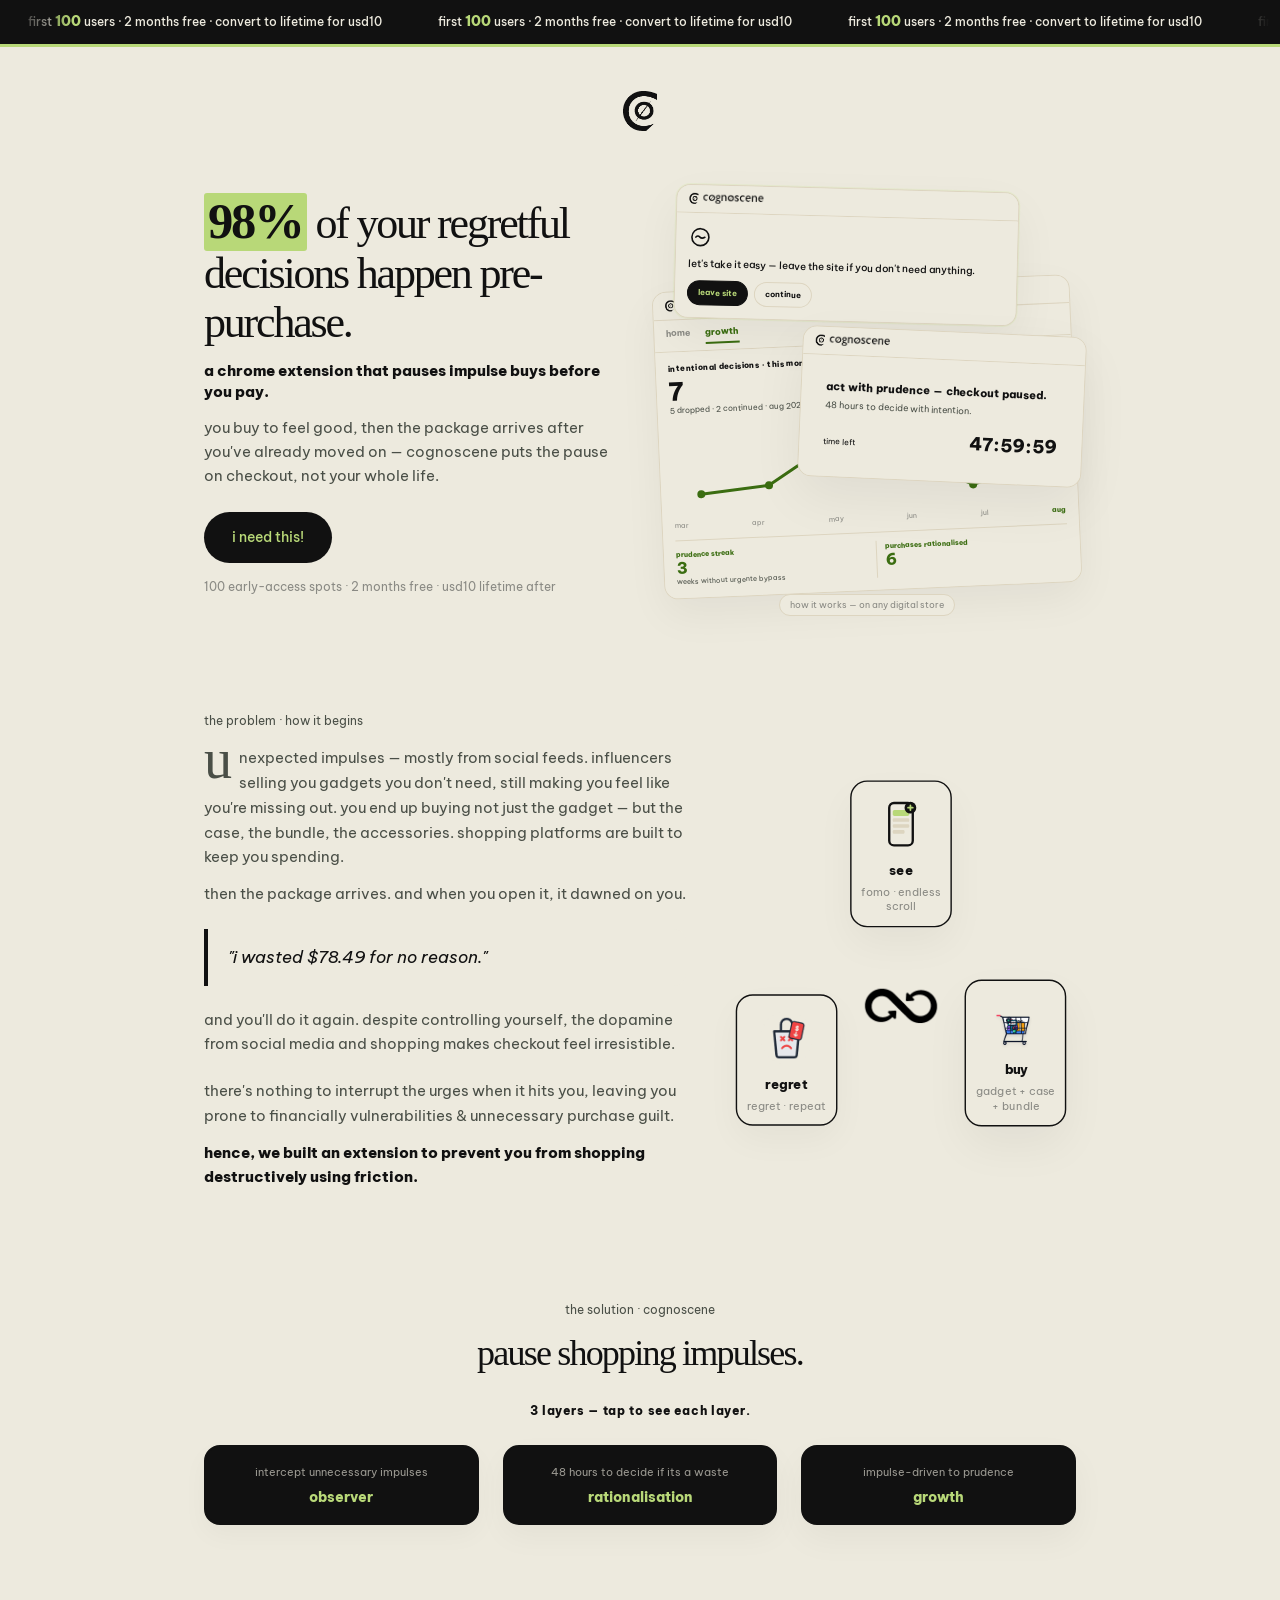
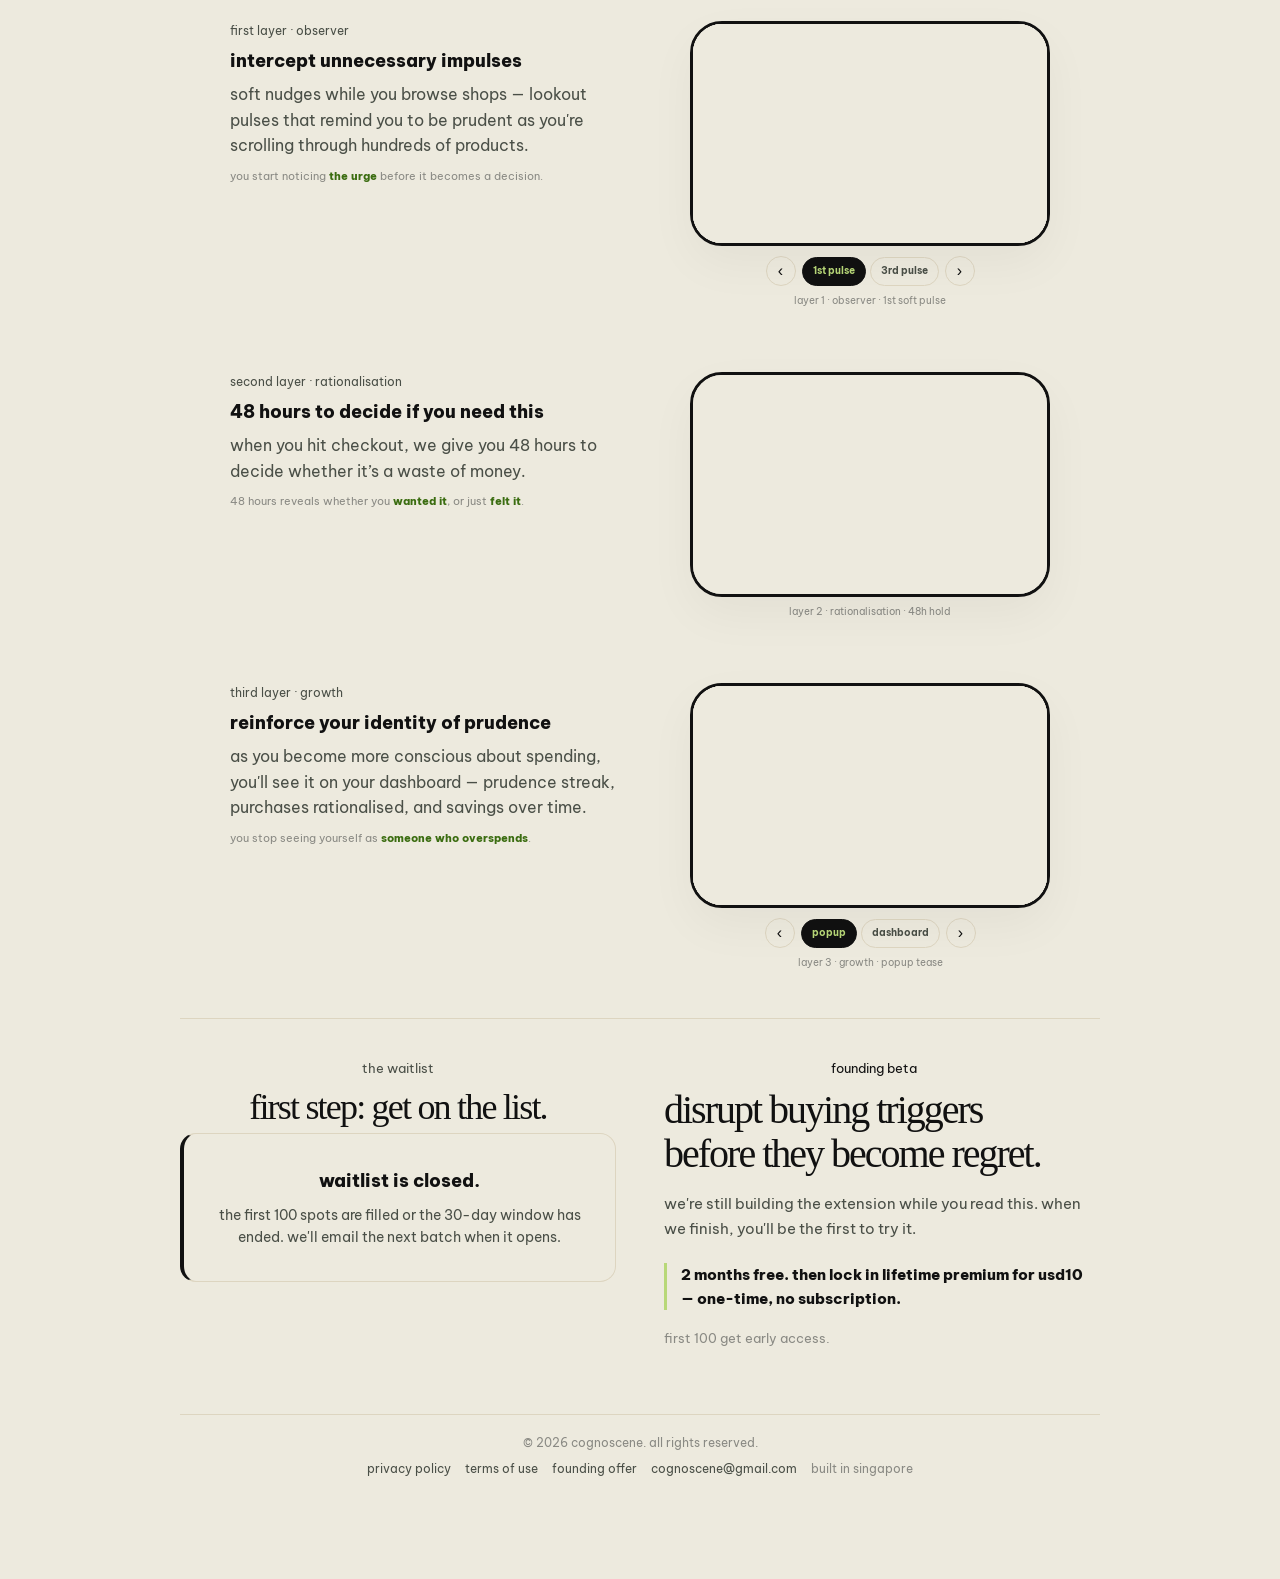
==== commit 8ae17fa8: "Harden required post-signup survey flow" ====
--- a/index.html
+++ b/index.html
@@ -3743,6 +3743,10 @@
           steps[i].classList.toggle('is-active', steps[i].getAttribute('data-step') === name);
         }
         hideError();
+        if (name === 'done') {
+          var closeButton = modal.querySelector('[data-action="close"]');
+          if (closeButton) closeButton.focus();
+        }
       }
 
       function showError(message, errorId) {
@@ -3799,6 +3803,11 @@
         referralOtherWrap.hidden = true;
         modal.querySelectorAll('.psm-chip').forEach(function (chip) { chip.classList.remove('is-selected'); });
         modal.querySelectorAll('input[type="checkbox"]').forEach(function (checkbox) { checkbox.checked = false; });
+        modal.querySelectorAll('.psm-btn-primary').forEach(function (button) {
+          var label = button.getAttribute('data-action');
+          button.disabled = false;
+          button.textContent = label === 'start' ? 'sure' : label === 'finish' ? 'done' : label === 'close' ? 'close' : 'next';
+        });
         hideError();
       }
 
@@ -3843,7 +3852,7 @@
         return true;
       }
 
-      function submitAnswers(button) {
+      function submitAnswers(button, errorId) {
         if (submitted || isSubmitting) return;
         isSubmitting = true;
         button.disabled = true;
@@ -3868,9 +3877,9 @@
           submitted = true;
           showStep('done');
         }).catch(function () {
-          showError('we could not save this right now. check your connection and try again.', 'psmErrorVariants');
+          showError('we could not save this right now. check your connection and try again.', errorId);
           button.disabled = false;
-          button.textContent = 'done';
+          button.textContent = button.getAttribute('data-action') === 'finish' ? 'done' : 'next';
         }).finally(function () {
           isSubmitting = false;
         });
@@ -3936,19 +3945,22 @@
               showStep('variants');
             } else {
               var finishButton = modal.querySelector('[data-action="finish"]');
-              submitAnswers(finishButton);
+              submitAnswers(finishButton, 'psmError3');
             }
           }
         }
         else if (action === 'finish') {
-          if (validateStep('variants')) submitAnswers(event.target);
+          if (validateStep('variants')) submitAnswers(event.target, 'psmErrorVariants');
         }
         else if (action === 'close' && submitted) closeModal();
       });
 
       modal.addEventListener('keydown', function (event) {
         if (event.key !== 'Tab') return;
-        var focusable = modal.querySelectorAll('button:not([disabled]), select, input:not([disabled])');
+        var focusable = Array.prototype.filter.call(
+          modal.querySelectorAll('button:not([disabled]), select, input:not([disabled])'),
+          function (element) { return element.offsetParent !== null; }
+        );
         if (!focusable.length) return;
         var first = focusable[0];
         var last = focusable[focusable.length - 1];
